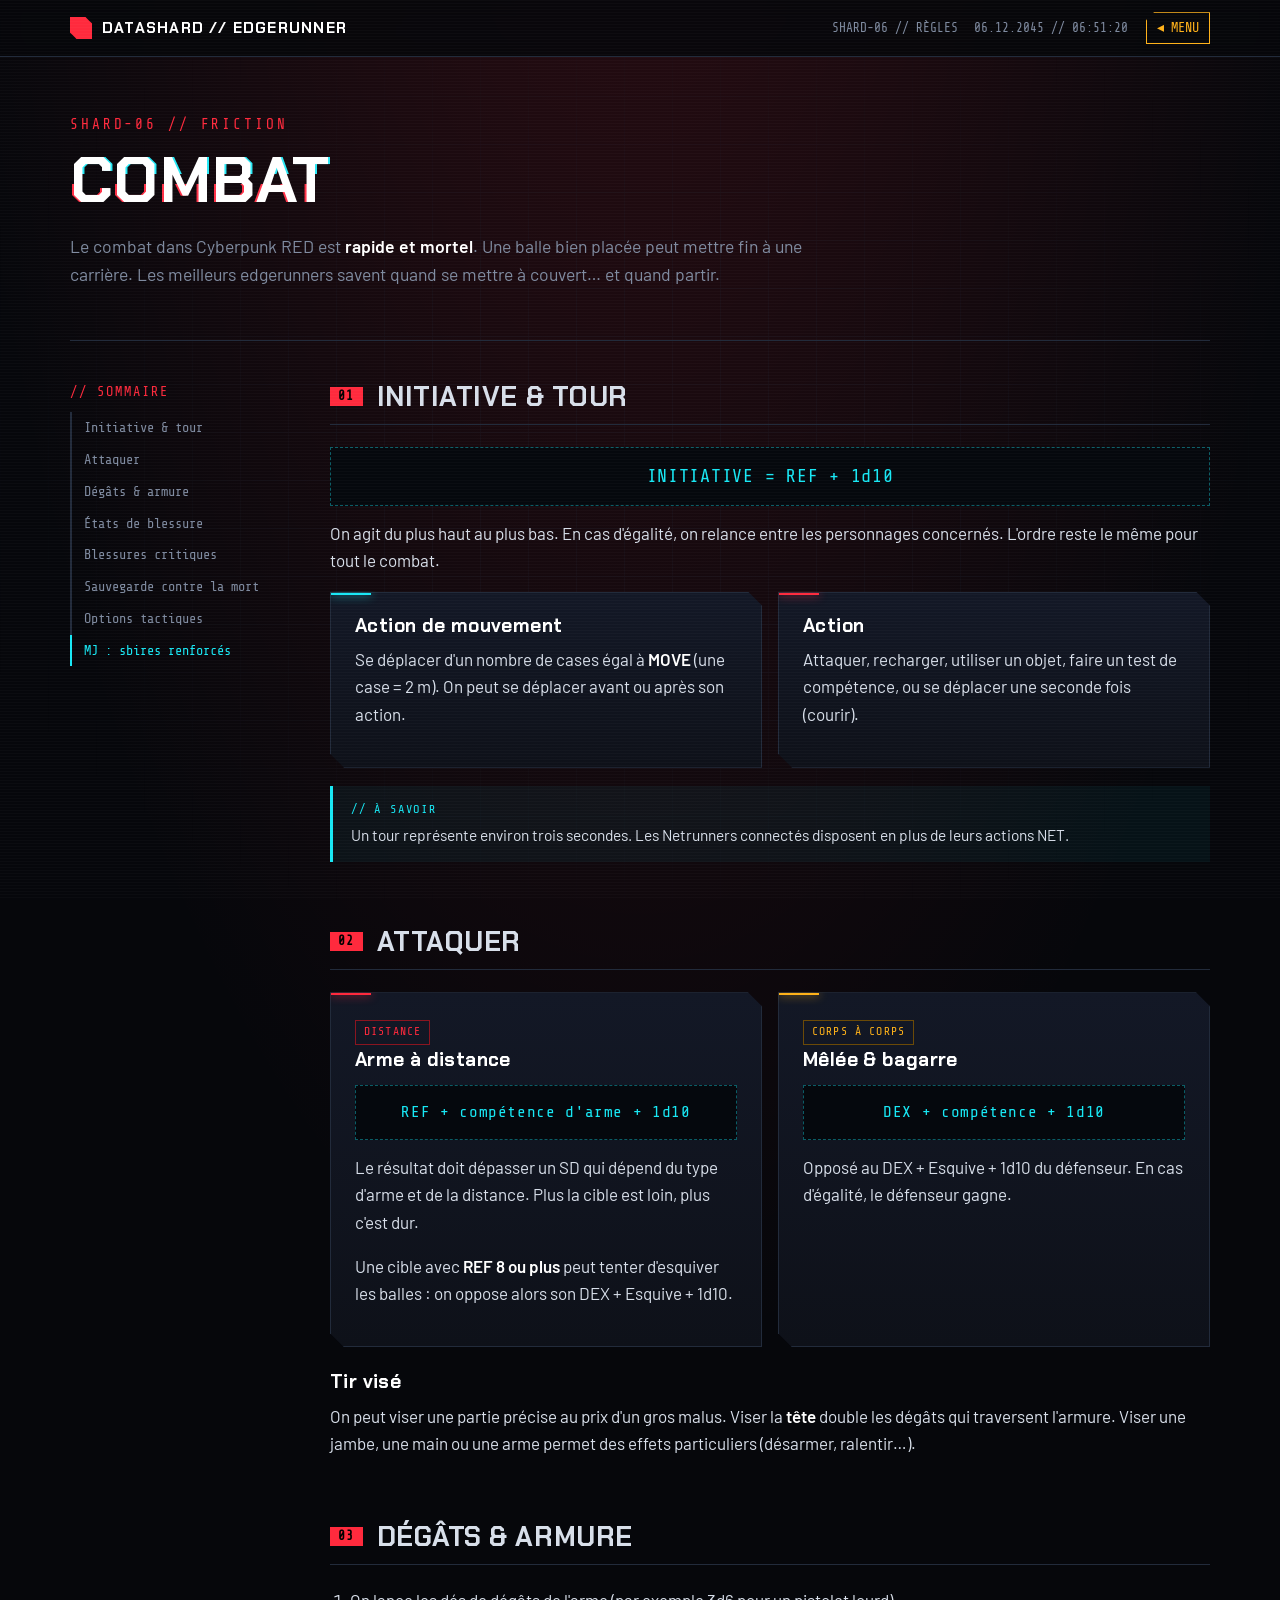
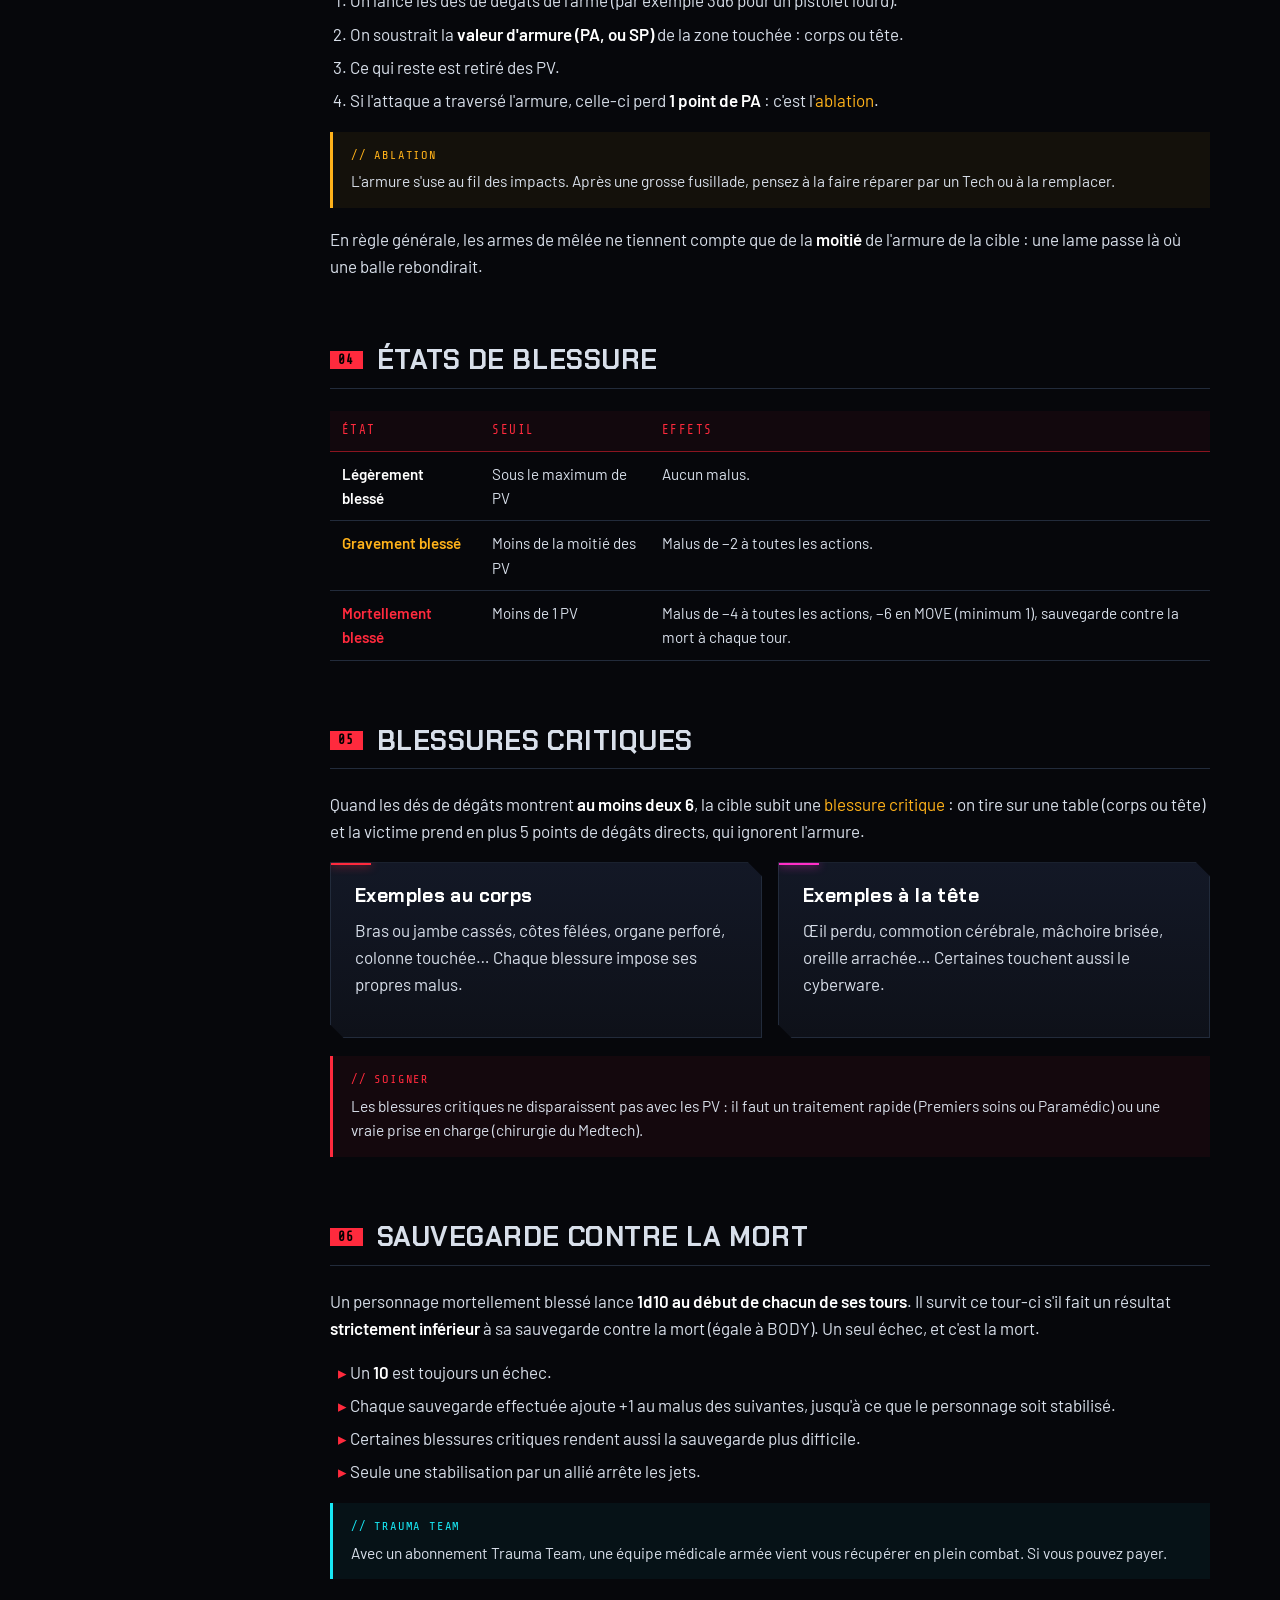
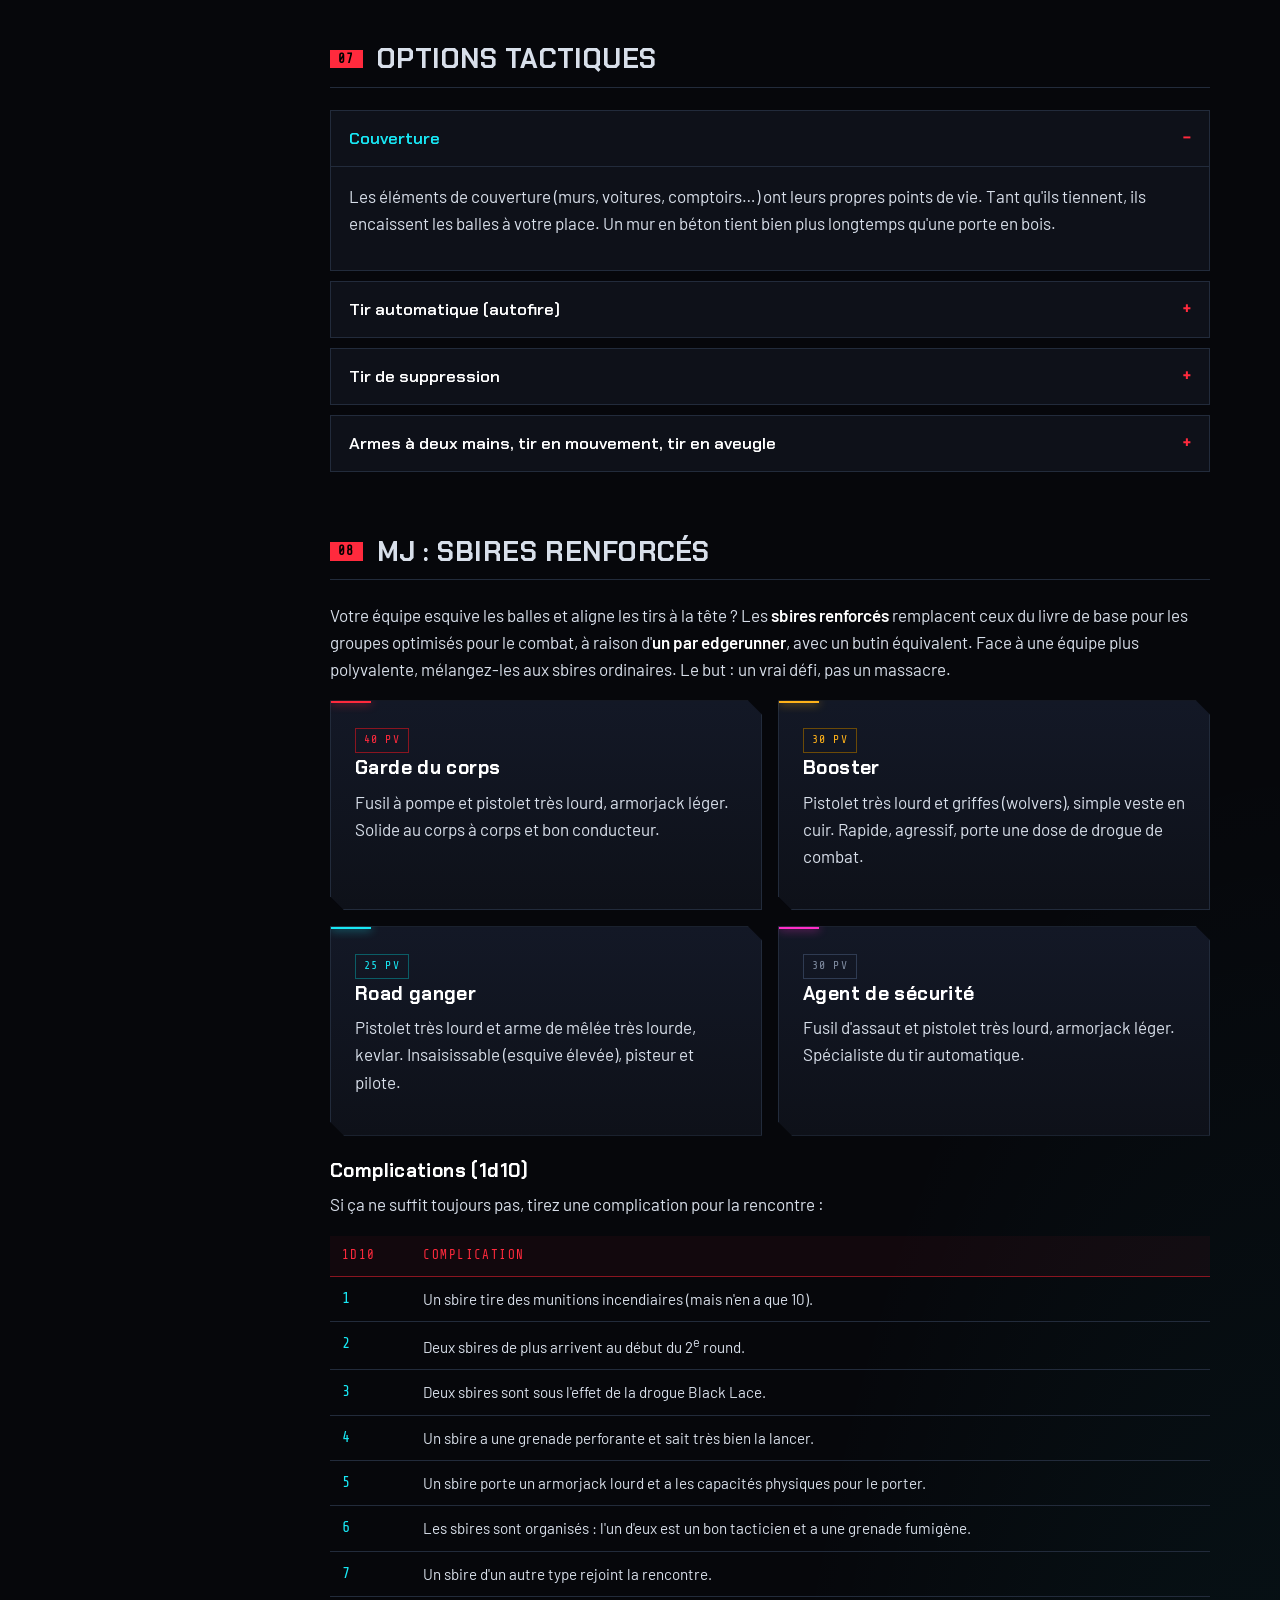
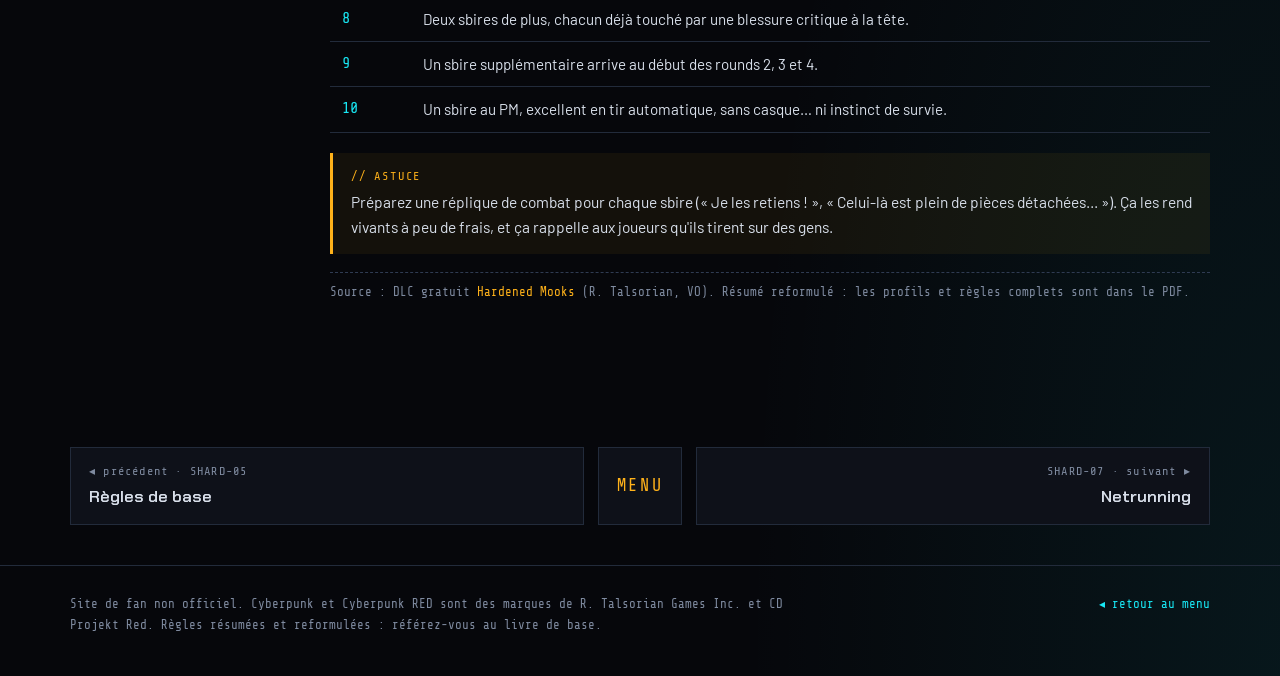
==== combat.html @ 3218c6ce "Intégration des quatre DLC gratuits (résumés reformulés) - Hornet's Pharmacy : drogues, composés, ph" ====
<!DOCTYPE html>
<html lang="fr">
<head>
  <meta charset="UTF-8">
  <meta name="viewport" content="width=device-width, initial-scale=1.0">
  <title>Combat — Datashard</title>
  <link rel="stylesheet" href="assets/style.css">
</head>
<body>

<header class="hud">
  <div class="wrap">
    <a class="hud-logo" href="index.html"><span class="chip"></span>Datashard // Edgerunner</a>
    <div class="hud-status">
      <span class="hide-sm">SHARD-06 // RÈGLES</span>
      <span data-clock>--.--.2045 // --:--:--</span>
    </div>
    <a class="hud-back" href="index.html">◂ MENU</a>
  </div>
</header>

<main class="wrap">
  <div class="page-head">
    <div class="code">SHARD-06 // FRICTION</div>
    <h1 class="glitch" data-text="Combat">Combat</h1>
    <p class="lede">Le combat dans Cyberpunk RED est <strong>rapide et mortel</strong>. Une balle bien placée peut mettre fin à une carrière. Les meilleurs edgerunners savent quand se mettre à couvert… et quand partir.</p>
  </div>

  <div class="layout">
    <aside class="toc">
      <div class="toc-title">// SOMMAIRE</div>
      <a href="#init">Initiative &amp; tour</a>
      <a href="#attaque">Attaquer</a>
      <a href="#degats">Dégâts &amp; armure</a>
      <a href="#etats">États de blessure</a>
      <a href="#critiques">Blessures critiques</a>
      <a href="#mort">Sauvegarde contre la mort</a>
      <a href="#tactique">Options tactiques</a>
      <a href="#sbires">MJ : sbires renforcés</a>
    </aside>

    <div>
      <section class="block" id="init">
        <h2 data-idx="01">Initiative &amp; tour</h2>
        <div class="formula">INITIATIVE = REF + 1d10</div>
        <p>On agit du plus haut au plus bas. En cas d'égalité, on relance entre les personnages concernés. L'ordre reste le même pour tout le combat.</p>
        <div class="grid g2">
          <div class="panel cyan">
            <h3>Action de mouvement</h3>
            <p>Se déplacer d'un nombre de cases égal à <strong>MOVE</strong> (une case = 2 m). On peut se déplacer avant ou après son action.</p>
          </div>
          <div class="panel">
            <h3>Action</h3>
            <p>Attaquer, recharger, utiliser un objet, faire un test de compétence, ou se déplacer une seconde fois (courir).</p>
          </div>
        </div>
        <div class="callout cyan">
          <span class="label">// À SAVOIR</span>
          Un tour représente environ trois secondes. Les Netrunners connectés disposent en plus de leurs actions NET.
        </div>
      </section>

      <section class="block" id="attaque">
        <h2 data-idx="02">Attaquer</h2>
        <div class="grid g2">
          <div class="panel">
            <span class="tag red">Distance</span>
            <h3>Arme à distance</h3>
            <div class="formula" style="font-size:1rem">REF + compétence d'arme + 1d10</div>
            <p>Le résultat doit dépasser un SD qui dépend du type d'arme et de la distance. Plus la cible est loin, plus c'est dur.</p>
            <p>Une cible avec <strong>REF 8 ou plus</strong> peut tenter d'esquiver les balles : on oppose alors son DEX + Esquive + 1d10.</p>
          </div>
          <div class="panel amber">
            <span class="tag amber">Corps à corps</span>
            <h3>Mêlée &amp; bagarre</h3>
            <div class="formula" style="font-size:1rem">DEX + compétence + 1d10</div>
            <p>Opposé au DEX + Esquive + 1d10 du défenseur. En cas d'égalité, le défenseur gagne.</p>
          </div>
        </div>
        <h3 style="margin-top:24px">Tir visé</h3>
        <p>On peut viser une partie précise au prix d'un gros malus. Viser la <strong>tête</strong> double les dégâts qui traversent l'armure. Viser une jambe, une main ou une arme permet des effets particuliers (désarmer, ralentir…).</p>
      </section>

      <section class="block" id="degats">
        <h2 data-idx="03">Dégâts &amp; armure</h2>
        <ol class="list">
          <li>On lance les dés de dégâts de l'arme (par exemple 3d6 pour un pistolet lourd).</li>
          <li>On soustrait la <strong>valeur d'armure (PA, ou SP)</strong> de la zone touchée : corps ou tête.</li>
          <li>Ce qui reste est retiré des PV.</li>
          <li>Si l'attaque a traversé l'armure, celle-ci perd <strong>1 point de PA</strong> : c'est l'<em>ablation</em>.</li>
        </ol>
        <div class="callout">
          <span class="label">// ABLATION</span>
          L'armure s'use au fil des impacts. Après une grosse fusillade, pensez à la faire réparer par un Tech ou à la remplacer.
        </div>
        <p>En règle générale, les armes de mêlée ne tiennent compte que de la <strong>moitié</strong> de l'armure de la cible : une lame passe là où une balle rebondirait.</p>
      </section>

      <section class="block" id="etats">
        <h2 data-idx="04">États de blessure</h2>
        <div class="table-wrap">
          <table>
            <thead><tr><th>État</th><th>Seuil</th><th>Effets</th></tr></thead>
            <tbody>
              <tr><td><strong>Légèrement blessé</strong></td><td>Sous le maximum de PV</td><td>Aucun malus.</td></tr>
              <tr><td><strong class="crit">Gravement blessé</strong></td><td>Moins de la moitié des PV</td><td>Malus de −2 à toutes les actions.</td></tr>
              <tr><td><strong class="ko">Mortellement blessé</strong></td><td>Moins de 1 PV</td><td>Malus de −4 à toutes les actions, −6 en MOVE (minimum 1), sauvegarde contre la mort à chaque tour.</td></tr>
            </tbody>
          </table>
        </div>
      </section>

      <section class="block" id="critiques">
        <h2 data-idx="05">Blessures critiques</h2>
        <p>Quand les dés de dégâts montrent <strong>au moins deux 6</strong>, la cible subit une <em>blessure critique</em> : on tire sur une table (corps ou tête) et la victime prend en plus 5 points de dégâts directs, qui ignorent l'armure.</p>
        <div class="grid g2">
          <div class="panel">
            <h3>Exemples au corps</h3>
            <p>Bras ou jambe cassés, côtes fêlées, organe perforé, colonne touchée… Chaque blessure impose ses propres malus.</p>
          </div>
          <div class="panel magenta">
            <h3>Exemples à la tête</h3>
            <p>Œil perdu, commotion cérébrale, mâchoire brisée, oreille arrachée… Certaines touchent aussi le cyberware.</p>
          </div>
        </div>
        <div class="callout red">
          <span class="label">// SOIGNER</span>
          Les blessures critiques ne disparaissent pas avec les PV : il faut un traitement rapide (Premiers soins ou Paramédic) ou une vraie prise en charge (chirurgie du Medtech).
        </div>
      </section>

      <section class="block" id="mort">
        <h2 data-idx="06">Sauvegarde contre la mort</h2>
        <p>Un personnage mortellement blessé lance <strong>1d10 au début de chacun de ses tours</strong>. Il survit ce tour-ci s'il fait un résultat <strong>strictement inférieur</strong> à sa sauvegarde contre la mort (égale à BODY). Un seul échec, et c'est la mort.</p>
        <ul class="list">
          <li>Un <strong>10</strong> est toujours un échec.</li>
          <li>Chaque sauvegarde effectuée ajoute +1 au malus des suivantes, jusqu'à ce que le personnage soit stabilisé.</li>
          <li>Certaines blessures critiques rendent aussi la sauvegarde plus difficile.</li>
          <li>Seule une stabilisation par un allié arrête les jets.</li>
        </ul>
        <div class="callout cyan">
          <span class="label">// TRAUMA TEAM</span>
          Avec un abonnement Trauma Team, une équipe médicale armée vient vous récupérer en plein combat. Si vous pouvez payer.
        </div>
      </section>

      <section class="block" id="tactique">
        <h2 data-idx="07">Options tactiques</h2>
        <details class="acc" open>
          <summary>Couverture</summary>
          <div class="acc-body"><p>Les éléments de couverture (murs, voitures, comptoirs…) ont leurs propres points de vie. Tant qu'ils tiennent, ils encaissent les balles à votre place. Un mur en béton tient bien plus longtemps qu'une porte en bois.</p></div>
        </details>
        <details class="acc">
          <summary>Tir automatique (autofire)</summary>
          <div class="acc-body"><p>Les armes qui le permettent peuvent tirer une rafale sur une cible. Cela demande la compétence <em>Tir automatique</em> et beaucoup de munitions. Les dégâts se calculent différemment : on lance moins de dés, mais le résultat est multiplié selon la marge de réussite.</p></div>
        </details>
        <details class="acc">
          <summary>Tir de suppression</summary>
          <div class="acc-body"><p>Au lieu de viser, on arrose une zone. Tous ceux qui s'y trouvent doivent réussir un test de Concentration ou se mettre à couvert immédiatement.</p></div>
        </details>
        <details class="acc">
          <summary>Armes à deux mains, tir en mouvement, tir en aveugle</summary>
          <div class="acc-body"><p>Toutes ces situations imposent des modificateurs. En cas de doute, le MJ applique un malus de −2 à −4 selon la difficulté de la situation.</p></div>
        </details>
      </section>

      <section class="block" id="sbires">
        <h2 data-idx="08">MJ : sbires renforcés</h2>
        <p>Votre équipe esquive les balles et aligne les tirs à la tête ? Les <strong>sbires renforcés</strong> remplacent ceux du livre de base pour les groupes optimisés pour le combat, à raison d'<strong>un par edgerunner</strong>, avec un butin équivalent. Face à une équipe plus polyvalente, mélangez-les aux sbires ordinaires. Le but : un vrai défi, pas un massacre.</p>
        <div class="grid g2">
          <div class="panel"><span class="tag red">40 PV</span><h3>Garde du corps</h3><p>Fusil à pompe et pistolet très lourd, armorjack léger. Solide au corps à corps et bon conducteur.</p></div>
          <div class="panel amber"><span class="tag amber">30 PV</span><h3>Booster</h3><p>Pistolet très lourd et griffes (wolvers), simple veste en cuir. Rapide, agressif, porte une dose de drogue de combat.</p></div>
          <div class="panel cyan"><span class="tag cyan">25 PV</span><h3>Road ganger</h3><p>Pistolet très lourd et arme de mêlée très lourde, kevlar. Insaisissable (esquive élevée), pisteur et pilote.</p></div>
          <div class="panel magenta"><span class="tag">30 PV</span><h3>Agent de sécurité</h3><p>Fusil d'assaut et pistolet très lourd, armorjack léger. Spécialiste du tir automatique.</p></div>
        </div>

        <h3 style="margin-top:24px">Complications (1d10)</h3>
        <p>Si ça ne suffit toujours pas, tirez une complication pour la rencontre :</p>
        <div class="table-wrap">
          <table>
            <thead><tr><th>1d10</th><th>Complication</th></tr></thead>
            <tbody>
              <tr><td class="num">1</td><td>Un sbire tire des munitions incendiaires (mais n'en a que 10).</td></tr>
              <tr><td class="num">2</td><td>Deux sbires de plus arrivent au début du 2<sup>e</sup> round.</td></tr>
              <tr><td class="num">3</td><td>Deux sbires sont sous l'effet de la drogue Black Lace.</td></tr>
              <tr><td class="num">4</td><td>Un sbire a une grenade perforante et sait très bien la lancer.</td></tr>
              <tr><td class="num">5</td><td>Un sbire porte un armorjack lourd et a les capacités physiques pour le porter.</td></tr>
              <tr><td class="num">6</td><td>Les sbires sont organisés : l'un d'eux est un bon tacticien et a une grenade fumigène.</td></tr>
              <tr><td class="num">7</td><td>Un sbire d'un autre type rejoint la rencontre.</td></tr>
              <tr><td class="num">8</td><td>Deux sbires de plus, chacun déjà touché par une blessure critique à la tête.</td></tr>
              <tr><td class="num">9</td><td>Un sbire supplémentaire arrive au début des rounds 2, 3 et 4.</td></tr>
              <tr><td class="num">10</td><td>Un sbire au PM, excellent en tir automatique, sans casque… ni instinct de survie.</td></tr>
            </tbody>
          </table>
        </div>
        <div class="callout">
          <span class="label">// ASTUCE</span>
          Préparez une réplique de combat pour chaque sbire (« Je les retiens ! », « Celui-là est plein de pièces détachées… »). Ça les rend vivants à peu de frais, et ça rappelle aux joueurs qu'ils tirent sur des gens.
        </div>
        <p class="dlc-src">Source : DLC gratuit <a href="https://rtalsoriangames.com/wp-content/uploads/2021/05/RTG-CPR-HardenedMooks.pdf" target="_blank" rel="noopener"><em>Hardened Mooks</em></a> (R. Talsorian, VO). Résumé reformulé : les profils et règles complets sont dans le PDF.</p>
      </section>
    </div>
  </div>
</main>

<nav class="pager wrap" aria-label="Navigation entre modules">
  <a class="p-prev" href="regles.html"><span class="p-lab">◂ précédent · SHARD-05</span><span class="p-title">Règles de base</span></a>
  <a class="p-menu" href="index.html">MENU</a>
  <a class="p-next" href="netrunning.html"><span class="p-lab">SHARD-07 · suivant ▸</span><span class="p-title">Netrunning</span></a>
</nav>

<footer class="foot">
  <div class="wrap">
    <div class="legal">Site de fan non officiel. Cyberpunk et Cyberpunk RED sont des marques de R. Talsorian Games Inc. et CD Projekt Red. Règles résumées et reformulées : référez-vous au livre de base.</div>
    <div><a href="index.html">◂ retour au menu</a></div>
  </div>
</footer>

<script src="assets/app.js"></script>
</body>
</html>
---- assets/style.css ----
/* ==========================================================
   LE DATASHARD DE L'EDGERUNNER — feuille de style partagée
   Ambiance : terminal de netrunner, Time of the Red
   ========================================================== */

@import url('https://fonts.googleapis.com/css2?family=Chakra+Petch:wght@400;600;700&family=Share+Tech+Mono&family=Barlow:wght@400;500;600&display=swap');

:root {
  --bg: #06070b;
  --bg-2: #0b0d14;
  --panel: #0e1119;
  --panel-2: #131826;
  --line: #222b3b;
  --line-2: #2f3b52;
  --text: #d8dfea;
  --muted: #7f8ba0;
  --red: #ff2a3d;
  --red-dim: #8a1520;
  --cyan: #18e8f5;
  --cyan-dim: #0b5d66;
  --amber: #ffb21a;
  --magenta: #ff2fc8;
  --green: #3dff8b;

  --f-head: 'Chakra Petch', 'Segoe UI', sans-serif;
  --f-mono: 'Share Tech Mono', ui-monospace, monospace;
  --f-body: 'Barlow', 'Segoe UI', sans-serif;

  --cut: 14px;
  --maxw: 1180px;
}

* { box-sizing: border-box; }
html { scroll-behavior: smooth; }

body {
  margin: 0;
  background:
    radial-gradient(ellipse 80% 50% at 50% -10%, rgba(255, 42, 61, .16), transparent 70%),
    radial-gradient(ellipse 60% 40% at 100% 100%, rgba(24, 232, 245, .07), transparent 70%),
    var(--bg);
  color: var(--text);
  font-family: var(--f-body);
  font-size: 17px;
  line-height: 1.6;
  min-height: 100vh;
  overflow-x: hidden;
}

/* Scanlines + grain */
body::after {
  content: '';
  position: fixed;
  inset: 0;
  pointer-events: none;
  background: repeating-linear-gradient(to bottom, rgba(255,255,255,.025) 0 1px, transparent 1px 3px);
  z-index: 100;
}
body::before {
  content: '';
  position: fixed;
  inset: 0;
  pointer-events: none;
  background-image:
    linear-gradient(var(--line) 1px, transparent 1px),
    linear-gradient(90deg, var(--line) 1px, transparent 1px);
  background-size: 48px 48px;
  opacity: .18;
  mask-image: radial-gradient(ellipse at center, #000 30%, transparent 80%);
  z-index: -1;
}

::selection { background: var(--red); color: #000; }

a { color: var(--cyan); text-decoration: none; }
a:hover { color: #fff; text-shadow: 0 0 8px var(--cyan); }

h1, h2, h3, h4 { font-family: var(--f-head); line-height: 1.15; margin: 0 0 .5em; letter-spacing: .02em; }
h2 { font-size: 1.7rem; text-transform: uppercase; }
h3 { font-size: 1.2rem; color: #fff; }
p { margin: 0 0 1em; }
strong { color: #fff; font-weight: 600; }
em { color: var(--amber); font-style: normal; }
code, .mono { font-family: var(--f-mono); }

.wrap { max-width: var(--maxw); margin: 0 auto; padding: 0 20px; }

/* ---------------- Barre HUD ---------------- */
.hud {
  position: sticky;
  top: 0;
  z-index: 50;
  background: rgba(6, 7, 11, .88);
  backdrop-filter: blur(8px);
  border-bottom: 1px solid var(--line);
}
.hud .wrap {
  display: flex;
  align-items: center;
  gap: 18px;
  height: 56px;
}
.hud-logo {
  font-family: var(--f-head);
  font-weight: 700;
  letter-spacing: .08em;
  text-transform: uppercase;
  color: #fff;
  display: flex;
  align-items: center;
  gap: 10px;
  font-size: .95rem;
  white-space: nowrap;
}
.hud-logo .chip {
  width: 22px; height: 22px;
  background: var(--red);
  clip-path: polygon(0 0, 70% 0, 100% 30%, 100% 100%, 30% 100%, 0 70%);
  box-shadow: 0 0 14px var(--red);
}
.hud-logo:hover { text-shadow: none; color: var(--red); }
.hud-status {
  margin-left: auto;
  font-family: var(--f-mono);
  font-size: .8rem;
  color: var(--muted);
  display: flex;
  gap: 16px;
  white-space: nowrap;
}
.hud-status .dot { color: var(--green); animation: blink 1.6s steps(2) infinite; }
.hud-back {
  font-family: var(--f-mono);
  font-size: .85rem;
  color: var(--amber);
  border: 1px solid var(--amber);
  padding: 4px 10px;
  clip-path: polygon(8px 0, 100% 0, 100% 100%, 0 100%, 0 8px);
}
.hud-back:hover { background: var(--amber); color: #000; text-shadow: none; }

@keyframes blink { 50% { opacity: 0; } }

/* ---------------- En-tête de page ---------------- */
.page-head {
  padding: 56px 0 34px;
  border-bottom: 1px solid var(--line);
  position: relative;
}
.page-head .code {
  font-family: var(--f-mono);
  color: var(--red);
  font-size: .9rem;
  letter-spacing: .2em;
}
.page-head h1 {
  font-size: clamp(2.2rem, 6vw, 4rem);
  text-transform: uppercase;
  margin: 8px 0 14px;
  color: #fff;
}
.page-head .lede {
  max-width: 760px;
  color: var(--muted);
  font-size: 1.1rem;
}

/* Glitch */
.glitch { position: relative; display: inline-block; }
.glitch::before, .glitch::after {
  content: attr(data-text);
  position: absolute;
  inset: 0;
  pointer-events: none;
}
.glitch::before {
  color: var(--cyan);
  transform: translate(2px, 0);
  clip-path: inset(0 0 60% 0);
  mix-blend-mode: screen;
  animation: glitch-a 4s infinite steps(1);
}
.glitch::after {
  color: var(--red);
  transform: translate(-2px, 0);
  clip-path: inset(55% 0 0 0);
  mix-blend-mode: screen;
  animation: glitch-b 3.2s infinite steps(1);
}
@keyframes glitch-a {
  0%, 90%, 100% { transform: translate(0); opacity: 0; }
  91% { transform: translate(3px, -1px); opacity: 1; }
  94% { transform: translate(-2px, 1px); opacity: 1; }
  97% { transform: translate(1px, 0); opacity: 1; }
}
@keyframes glitch-b {
  0%, 85%, 100% { transform: translate(0); opacity: 0; }
  86% { transform: translate(-3px, 1px); opacity: 1; }
  89% { transform: translate(2px, -1px); opacity: 1; }
}

/* ---------------- Layout module ---------------- */
.layout {
  display: grid;
  grid-template-columns: 220px minmax(0, 1fr);
  gap: 40px;
  padding: 40px 0 80px;
}
.toc {
  position: sticky;
  top: 80px;
  align-self: start;
  font-family: var(--f-mono);
  font-size: .85rem;
}
.toc .toc-title { color: var(--red); letter-spacing: .15em; margin-bottom: 10px; }
.toc a {
  display: block;
  color: var(--muted);
  padding: 5px 0 5px 12px;
  border-left: 2px solid var(--line);
}
.toc a:hover, .toc a.active { color: var(--cyan); border-left-color: var(--cyan); text-shadow: none; }

section.block { margin-bottom: 64px; scroll-margin-top: 80px; }
section.block > h2 {
  display: flex;
  align-items: center;
  gap: 14px;
  padding-bottom: 12px;
  margin-bottom: 22px;
  border-bottom: 1px solid var(--line);
}
section.block > h2::before {
  content: attr(data-idx);
  font-family: var(--f-mono);
  font-size: .8rem;
  color: #000;
  background: var(--red);
  padding: 2px 8px;
  letter-spacing: .1em;
}

/* ---------------- Panneaux / cartes ---------------- */
.panel {
  background: linear-gradient(180deg, var(--panel-2), var(--panel));
  border: 1px solid var(--line);
  padding: 22px 24px;
  position: relative;
  clip-path: polygon(0 0, calc(100% - var(--cut)) 0, 100% var(--cut), 100% 100%, var(--cut) 100%, 0 calc(100% - var(--cut)));
}
.panel::before {
  content: '';
  position: absolute;
  top: 0; left: 0;
  width: 40px; height: 2px;
  background: var(--accent, var(--red));
  box-shadow: 0 0 10px var(--accent, var(--red));
}
.panel + .panel { margin-top: 16px; }
.panel.cyan { --accent: var(--cyan); }
.panel.amber { --accent: var(--amber); }
.panel.magenta { --accent: var(--magenta); }

.grid { display: grid; gap: 16px; }
.grid.g2 { grid-template-columns: repeat(2, 1fr); }
.grid.g3 { grid-template-columns: repeat(3, 1fr); }
.grid.g4 { grid-template-columns: repeat(4, 1fr); }
.grid .panel + .panel { margin-top: 0; }

.tag {
  display: inline-block;
  font-family: var(--f-mono);
  font-size: .72rem;
  letter-spacing: .1em;
  text-transform: uppercase;
  padding: 2px 8px;
  border: 1px solid var(--line-2);
  color: var(--muted);
  margin: 0 4px 4px 0;
}
.tag.red { color: var(--red); border-color: var(--red-dim); }
.tag.cyan { color: var(--cyan); border-color: var(--cyan-dim); }
.tag.amber { color: var(--amber); border-color: #6b4a07; }

.callout {
  border-left: 3px solid var(--amber);
  background: rgba(255, 178, 26, .06);
  padding: 14px 18px;
  margin: 18px 0;
  font-size: .97rem;
}
.callout.red { border-left-color: var(--red); background: rgba(255, 42, 61, .06); }
.callout.cyan { border-left-color: var(--cyan); background: rgba(24, 232, 245, .05); }
.callout .label {
  font-family: var(--f-mono);
  font-size: .75rem;
  letter-spacing: .15em;
  color: var(--amber);
  display: block;
  margin-bottom: 4px;
}
.callout.red .label { color: var(--red); }
.callout.cyan .label { color: var(--cyan); }

.formula {
  font-family: var(--f-mono);
  font-size: 1.15rem;
  color: var(--cyan);
  background: #05080d;
  border: 1px dashed var(--cyan-dim);
  padding: 14px 18px;
  margin: 14px 0;
  text-align: center;
  letter-spacing: .04em;
}

ul.list, ol.list { padding-left: 1.2em; margin: 0 0 1em; }
ul.list li, ol.list li { margin-bottom: .35em; }
ul.list li::marker { color: var(--red); content: '▸ '; }

/* ---------------- Tableaux ---------------- */
.table-wrap { overflow-x: auto; margin: 14px 0 20px; }
table {
  width: 100%;
  border-collapse: collapse;
  font-size: .95rem;
}
th {
  font-family: var(--f-mono);
  font-weight: 400;
  font-size: .78rem;
  letter-spacing: .12em;
  text-transform: uppercase;
  color: var(--red);
  text-align: left;
  padding: 10px 12px;
  border-bottom: 1px solid var(--red-dim);
  background: rgba(255, 42, 61, .05);
}
td {
  padding: 10px 12px;
  border-bottom: 1px solid var(--line);
  vertical-align: top;
}
tr:hover td { background: rgba(24, 232, 245, .03); }
td.num { font-family: var(--f-mono); color: var(--cyan); white-space: nowrap; }

/* ---------------- Cartes de rôle ---------------- */
.role-card { --accent: var(--red); }
.role-card .role-head { display: flex; align-items: baseline; justify-content: space-between; gap: 10px; flex-wrap: wrap; }
.role-card h3 { font-size: 1.5rem; text-transform: uppercase; margin: 0; }
.role-card .ability {
  font-family: var(--f-mono);
  color: var(--accent);
  font-size: .85rem;
  letter-spacing: .08em;
}
.role-card .quote { color: var(--muted); font-style: italic; margin: 6px 0 12px; }
.role-card dl { display: grid; grid-template-columns: 150px 1fr; gap: 6px 14px; margin: 12px 0 0; font-size: .95rem; }
.role-card dt { font-family: var(--f-mono); color: var(--muted); font-size: .8rem; letter-spacing: .08em; text-transform: uppercase; padding-top: 3px; }
.role-card dd { margin: 0; }

/* ---------------- Filtres / recherche ---------------- */
.filterbar {
  display: flex;
  flex-wrap: wrap;
  gap: 10px;
  align-items: center;
  margin-bottom: 22px;
}
.search {
  flex: 1 1 260px;
  background: #05080d;
  border: 1px solid var(--line-2);
  color: var(--text);
  font-family: var(--f-mono);
  font-size: .95rem;
  padding: 10px 14px;
  outline: none;
}
.search:focus { border-color: var(--cyan); box-shadow: 0 0 0 1px var(--cyan), 0 0 16px rgba(24,232,245,.2); }
.chip-btn {
  background: transparent;
  border: 1px solid var(--line-2);
  color: var(--muted);
  font-family: var(--f-mono);
  font-size: .8rem;
  letter-spacing: .08em;
  text-transform: uppercase;
  padding: 7px 12px;
  cursor: pointer;
}
.chip-btn:hover { color: #fff; border-color: var(--muted); }
.chip-btn.on { color: #000; background: var(--cyan); border-color: var(--cyan); }
.hidden { display: none !important; }
.empty-msg { font-family: var(--f-mono); color: var(--muted); padding: 20px 0; }

/* ---------------- Boutons ---------------- */
.btn {
  display: inline-block;
  font-family: var(--f-mono);
  font-size: .9rem;
  letter-spacing: .1em;
  text-transform: uppercase;
  background: var(--red);
  color: #000;
  border: none;
  padding: 11px 20px;
  cursor: pointer;
  clip-path: polygon(10px 0, 100% 0, 100% calc(100% - 10px), calc(100% - 10px) 100%, 0 100%, 0 10px);
}
.btn:hover { background: #fff; color: #000; text-shadow: none; }
.btn.ghost { background: transparent; color: var(--cyan); outline: 1px solid var(--cyan); outline-offset: -1px; }
.btn.ghost:hover { background: var(--cyan); color: #000; }

/* ---------------- Lanceur de dés ---------------- */
.dice {
  display: grid;
  grid-template-columns: 1fr 1fr;
  gap: 20px;
  align-items: center;
}
.dice label { font-family: var(--f-mono); font-size: .8rem; color: var(--muted); letter-spacing: .1em; display: block; margin-bottom: 4px; }
.dice input, .dice select {
  width: 100%;
  background: #05080d;
  border: 1px solid var(--line-2);
  color: var(--text);
  font-family: var(--f-mono);
  font-size: 1rem;
  padding: 8px 10px;
}
.dice .fields { display: grid; grid-template-columns: repeat(3, 1fr); gap: 10px; margin-bottom: 14px; }
.dice-out {
  background: #05080d;
  border: 1px solid var(--line-2);
  padding: 18px;
  min-height: 150px;
  font-family: var(--f-mono);
}
.dice-out .big { font-size: 3rem; color: #fff; line-height: 1; }
.dice-out .verdict { font-size: 1.05rem; margin-top: 8px; letter-spacing: .1em; }
.dice-out .detail { color: var(--muted); font-size: .85rem; margin-top: 8px; }
.ok { color: var(--green); }
.ko { color: var(--red); }
.crit { color: var(--amber); }

/* ---------------- Timeline ---------------- */
.timeline { position: relative; padding-left: 28px; }
.timeline::before { content: ''; position: absolute; left: 6px; top: 6px; bottom: 6px; width: 2px; background: linear-gradient(var(--red), var(--cyan)); }
.tl-item { position: relative; margin-bottom: 22px; }
.tl-item::before {
  content: '';
  position: absolute;
  left: -27px; top: 7px;
  width: 12px; height: 12px;
  background: var(--bg);
  border: 2px solid var(--red);
  transform: rotate(45deg);
}
.tl-item .year { font-family: var(--f-mono); color: var(--red); font-size: .95rem; letter-spacing: .1em; }
.tl-item h3 { margin: 2px 0 4px; }
.tl-item p { color: var(--text); margin: 0; }

/* ---------------- Accordéons ---------------- */
details.acc {
  border: 1px solid var(--line);
  background: var(--panel);
  margin-bottom: 10px;
}
details.acc summary {
  cursor: pointer;
  list-style: none;
  padding: 14px 18px;
  font-family: var(--f-head);
  font-weight: 600;
  font-size: 1.05rem;
  color: #fff;
  display: flex;
  justify-content: space-between;
  gap: 12px;
}
details.acc summary::-webkit-details-marker { display: none; }
details.acc summary::after { content: '+'; font-family: var(--f-mono); color: var(--red); }
details.acc[open] summary::after { content: '−'; }
details.acc[open] summary { border-bottom: 1px solid var(--line); color: var(--cyan); }
details.acc .acc-body { padding: 16px 18px; }

/* ---------------- Glossaire ---------------- */
.gloss { display: grid; grid-template-columns: repeat(2, 1fr); gap: 0 30px; }
.gloss .term { padding: 12px 0; border-bottom: 1px solid var(--line); }
.gloss .term b { font-family: var(--f-head); color: var(--cyan); font-size: 1.05rem; letter-spacing: .03em; }
.gloss .term span.cat { float: right; }

/* ---------------- Pied de page ---------------- */
footer.foot {
  border-top: 1px solid var(--line);
  padding: 28px 0 40px;
  font-family: var(--f-mono);
  font-size: .78rem;
  color: var(--muted);
  line-height: 1.7;
}
footer.foot .wrap { display: flex; justify-content: space-between; gap: 20px; flex-wrap: wrap; }
footer.foot .legal { max-width: 720px; }

/* ---------------- Accueil ---------------- */
.boot {
  font-family: var(--f-mono);
  color: var(--green);
  font-size: .88rem;
  min-height: 7.5em;
  padding-top: 44px;
  opacity: .85;
}
.boot .line { white-space: pre; overflow: hidden; }
.boot .warn { color: var(--amber); }
.boot .err { color: var(--red); }

.hero { padding: 24px 0 50px; }
.hero h1 {
  font-size: clamp(2.6rem, 9vw, 6.4rem);
  text-transform: uppercase;
  line-height: .95;
  margin: 0;
  color: #fff;
}
.hero h1 .red { color: var(--red); text-shadow: 0 0 30px rgba(255, 42, 61, .55); }
.hero .sub {
  margin-top: 20px;
  max-width: 680px;
  font-size: 1.15rem;
  color: var(--muted);
}
.hero .meta { display: flex; gap: 10px; flex-wrap: wrap; margin-top: 20px; }

.shards {
  display: grid;
  grid-template-columns: repeat(3, 1fr);
  gap: 18px;
  padding-bottom: 70px;
}
.shard {
  --accent: var(--red);
  display: block;
  color: var(--text);
  background: linear-gradient(160deg, var(--panel-2), var(--panel) 60%);
  border: 1px solid var(--line);
  padding: 22px 22px 20px;
  position: relative;
  clip-path: polygon(0 0, calc(100% - 22px) 0, 100% 22px, 100% 100%, 0 100%);
  transition: transform .18s, border-color .18s, background .18s;
  min-height: 190px;
}
.shard::after {
  content: '';
  position: absolute;
  top: 0; right: 0;
  width: 22px; height: 22px;
  background: var(--accent);
  clip-path: polygon(0 0, 100% 100%, 100% 0);
  opacity: .9;
}
.shard:hover {
  transform: translateY(-3px);
  border-color: var(--accent);
  background: linear-gradient(160deg, #18101a, var(--panel) 70%);
  color: var(--text);
  text-shadow: none;
}
.shard .s-code { font-family: var(--f-mono); color: var(--accent); font-size: .8rem; letter-spacing: .18em; }
.shard h2 { font-size: 1.55rem; margin: 10px 0 8px; color: #fff; }
.shard p { color: var(--muted); font-size: .97rem; margin: 0; }
.shard .s-foot { margin-top: 14px; font-family: var(--f-mono); font-size: .78rem; color: var(--muted); }
.shard:hover .s-foot { color: var(--accent); }
.shard.cyan { --accent: var(--cyan); }
.shard.amber { --accent: var(--amber); }
.shard.magenta { --accent: var(--magenta); }

.ticker {
  border-top: 1px solid var(--line);
  border-bottom: 1px solid var(--line);
  background: #05070b;
  overflow: hidden;
  white-space: nowrap;
  font-family: var(--f-mono);
  font-size: .85rem;
  color: var(--amber);
  padding: 9px 0;
  margin-bottom: 40px;
}
.ticker span { display: inline-block; padding-left: 100%; animation: ticker 60s linear infinite; }
@keyframes ticker { to { transform: translateX(-100%); } }

/* ---------------- Responsive ---------------- */
@media (max-width: 960px) {
  .layout { grid-template-columns: minmax(0, 1fr); gap: 0; }
  .toc { position: static; display: flex; flex-wrap: wrap; gap: 6px; margin-bottom: 28px; }
  .toc .toc-title { width: 100%; }
  .toc a { border-left: none; border: 1px solid var(--line); padding: 4px 10px; }
  .grid.g3, .grid.g4, .shards { grid-template-columns: repeat(2, 1fr); }
  .dice { grid-template-columns: 1fr; }
}
@media (max-width: 640px) {
  body { font-size: 16px; }
  .wrap { padding: 0 16px; }
  .grid.g2, .grid.g3, .grid.g4, .shards, .gloss { grid-template-columns: 1fr; }
  .hud-status { display: none; }
  .hud-back { margin-left: auto; }
  .hud-logo { font-size: .85rem; }
  .role-card dl { grid-template-columns: 1fr; }
  .role-card dt { padding-top: 6px; }
}

@media (prefers-reduced-motion: reduce) {
  *, *::before, *::after { animation: none !important; transition: none !important; }
}

/* ---------------- Groupes du menu ---------------- */
.shard-group {
  display: flex;
  align-items: baseline;
  gap: 14px;
  flex-wrap: wrap;
  margin: 10px 0 18px;
  padding-bottom: 10px;
  border-bottom: 1px solid var(--line);
}
.shard-group h2 { margin: 0; font-size: 1.35rem; text-transform: uppercase; color: #fff; }
.shard-group .g-idx { font-family: var(--f-mono); font-size: .8rem; color: #000; background: var(--red); padding: 2px 8px; letter-spacing: .1em; }
.shard-group .g-sub { font-family: var(--f-mono); font-size: .8rem; color: var(--muted); letter-spacing: .08em; }
nav .shards { padding-bottom: 44px; }

/* ---------------- Navigation entre modules ---------------- */
.pager {
  display: grid;
  grid-template-columns: 1fr auto 1fr;
  gap: 14px;
  align-items: stretch;
  padding-bottom: 40px;
}
.pager a { border: 1px solid var(--line); background: var(--panel); padding: 14px 18px; color: var(--text); display: flex; flex-direction: column; gap: 2px; }
.pager a:hover { border-color: var(--cyan); text-shadow: none; color: #fff; }
.pager .p-next { text-align: right; align-items: flex-end; }
.pager .p-lab { font-family: var(--f-mono); font-size: .75rem; color: var(--muted); letter-spacing: .1em; }
.pager .p-title { font-family: var(--f-head); font-weight: 600; font-size: 1.05rem; }
.pager .p-menu { justify-content: center; font-family: var(--f-mono); color: var(--amber); letter-spacing: .15em; }
.pager .empty { visibility: hidden; }
@media (max-width: 640px) {
  .pager { grid-template-columns: 1fr 1fr; }
  .pager .p-menu { grid-column: 1 / -1; grid-row: 2; text-align: center; align-items: center; }
}

/* ---------------- Source DLC ---------------- */
.dlc-src {
  font-family: var(--f-mono);
  font-size: .78rem;
  color: var(--muted);
  border-top: 1px dashed var(--line-2);
  padding-top: 10px;
  margin-top: 18px;
}
a.tag { text-decoration: none; }
a.tag:hover { background: var(--cyan); color: #000; text-shadow: none; }
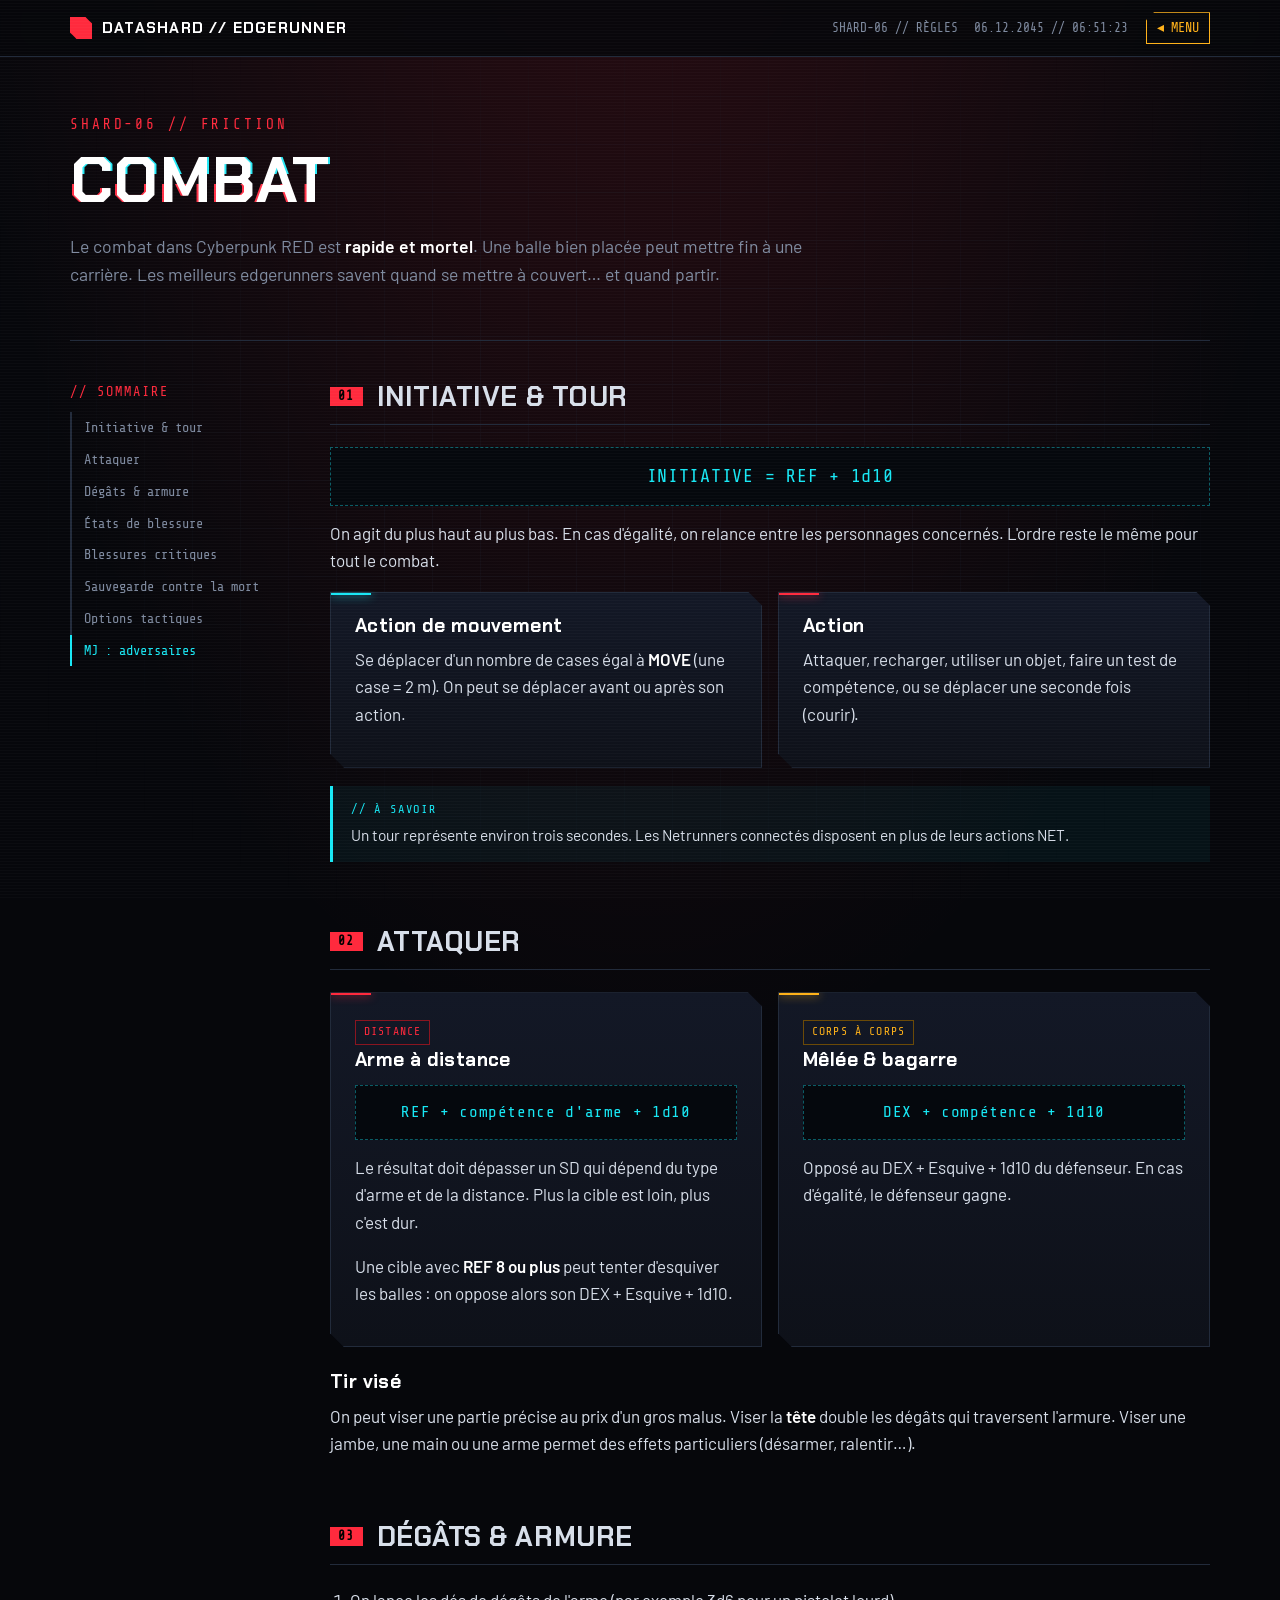
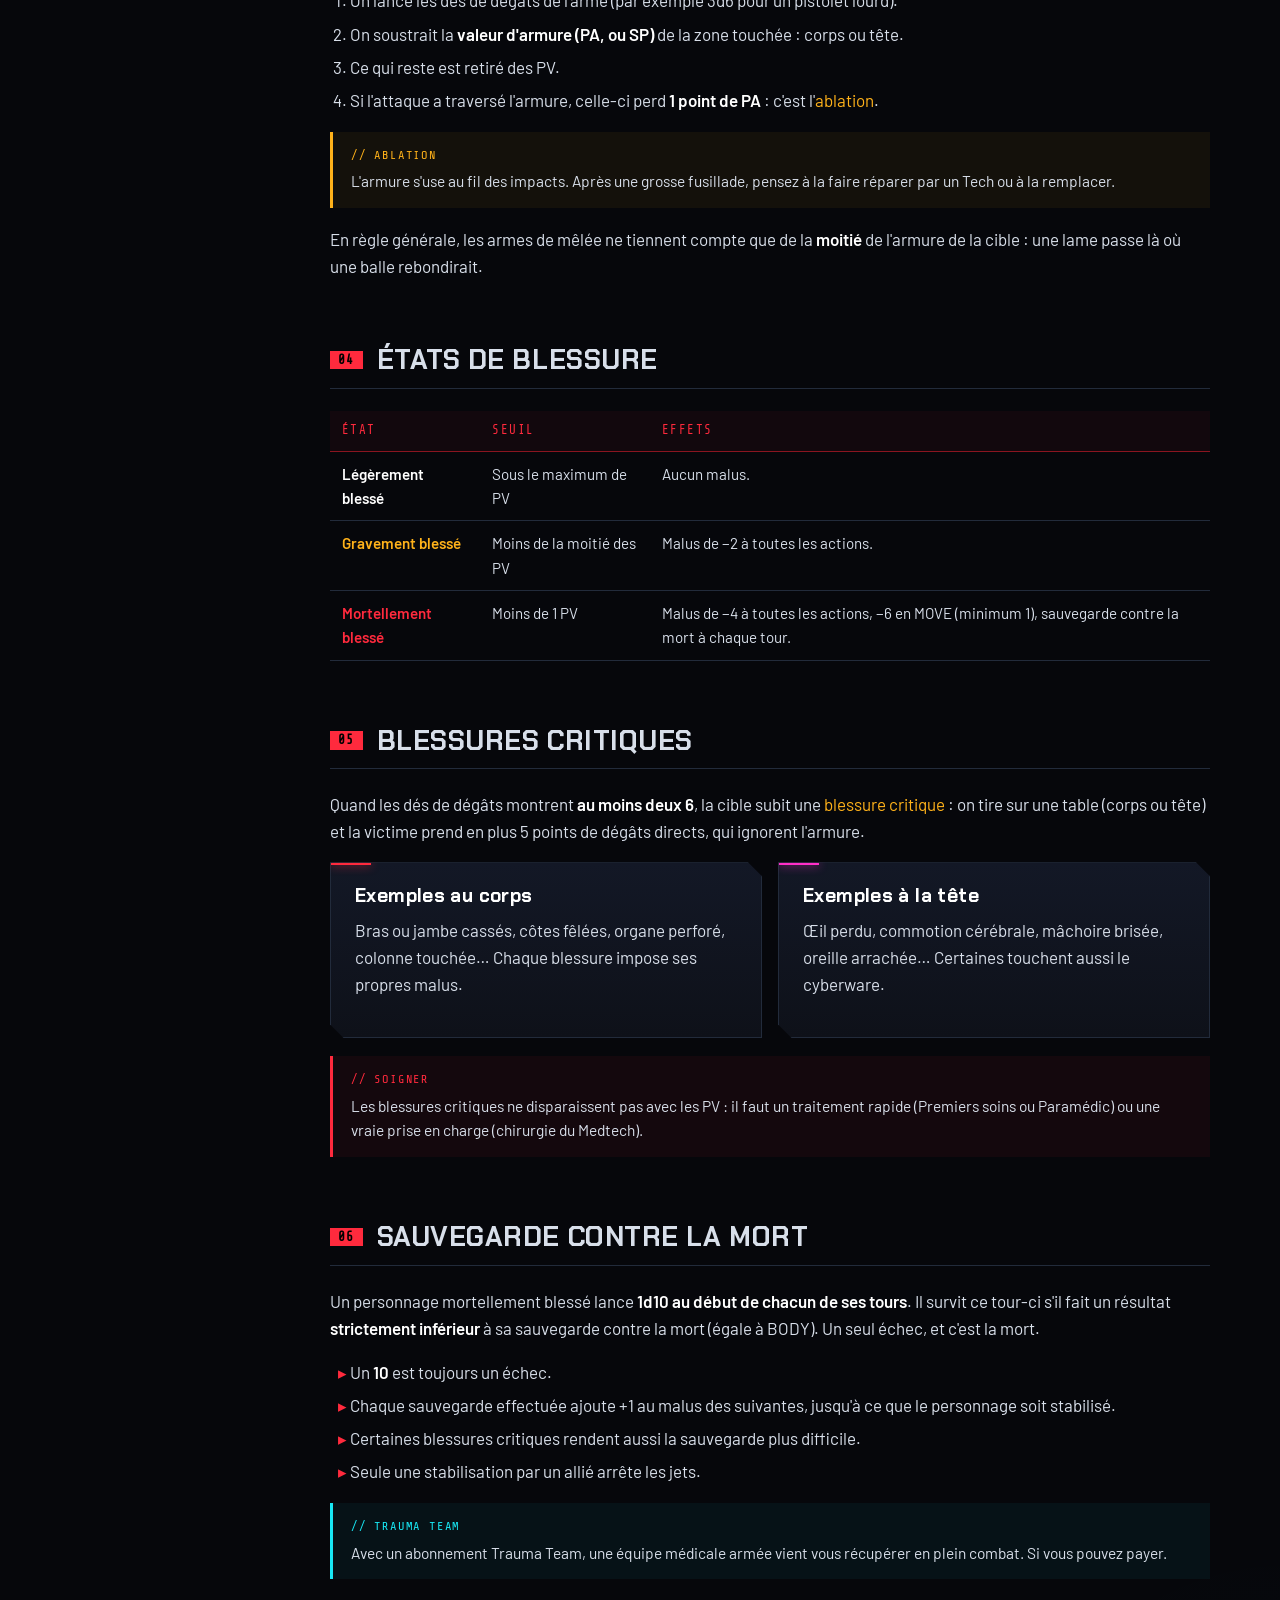
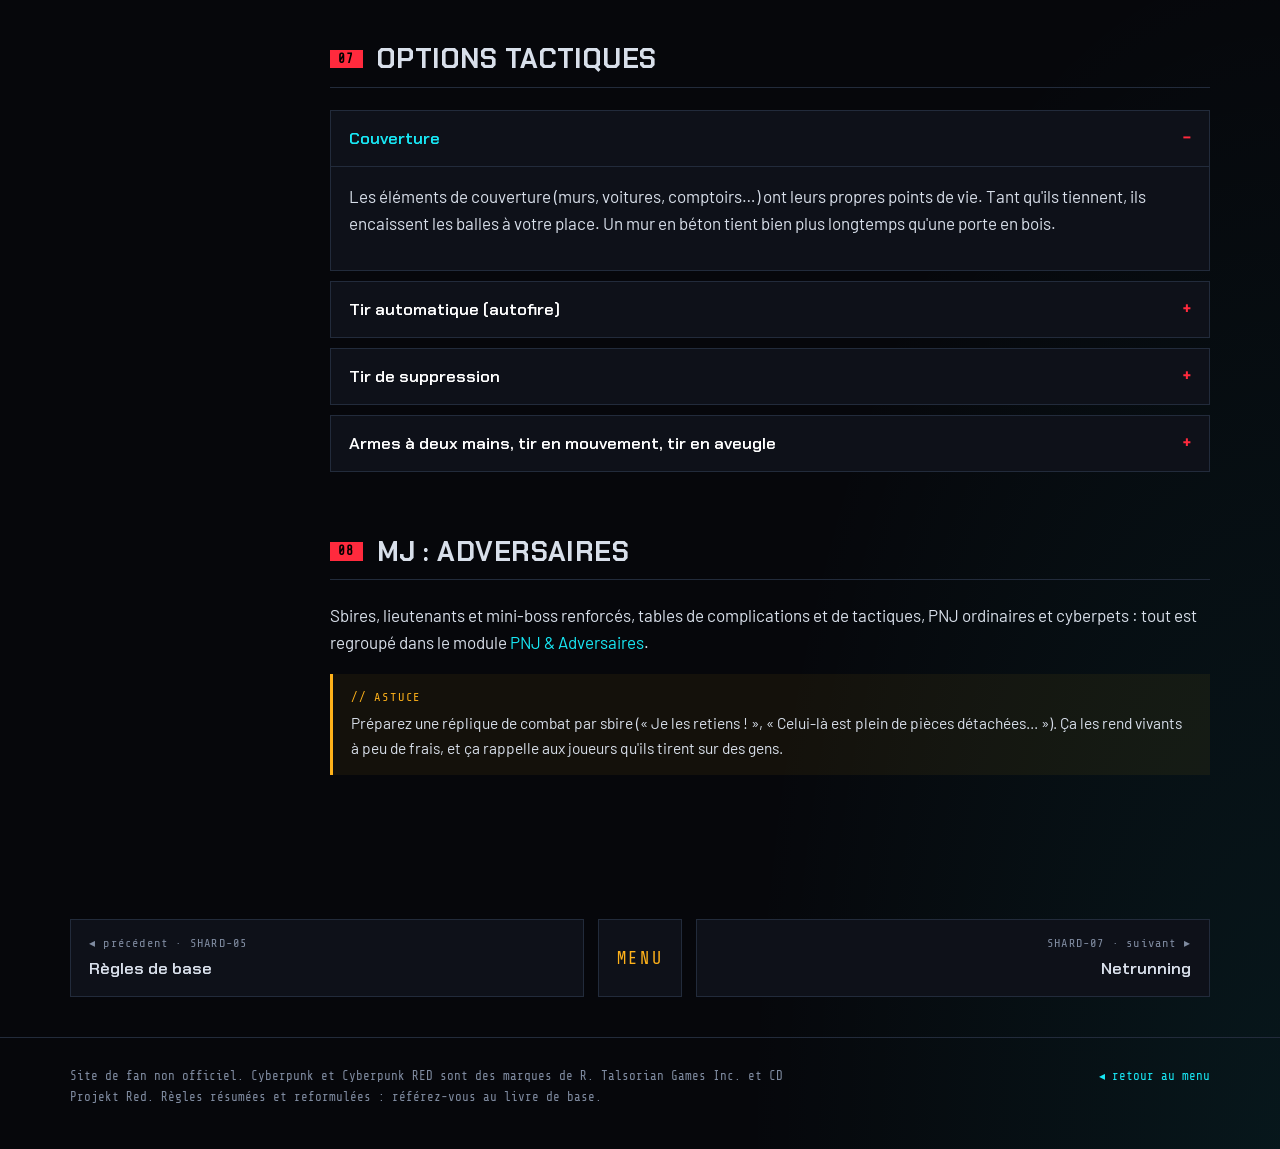
==== commit 4217bc87: "Intégration de 16 DLC supplémentaires et deux nouveaux modules - PNJ & Adversaires : Everyday People" ====
--- a/combat.html
+++ b/combat.html
@@ -36,7 +36,7 @@
       <a href="#critiques">Blessures critiques</a>
       <a href="#mort">Sauvegarde contre la mort</a>
       <a href="#tactique">Options tactiques</a>
-      <a href="#sbires">MJ : sbires renforcés</a>
+      <a href="#sbires">MJ : adversaires</a>
     </aside>
 
     <div>
@@ -165,39 +165,12 @@
       </section>
 
       <section class="block" id="sbires">
-        <h2 data-idx="08">MJ : sbires renforcés</h2>
-        <p>Votre équipe esquive les balles et aligne les tirs à la tête ? Les <strong>sbires renforcés</strong> remplacent ceux du livre de base pour les groupes optimisés pour le combat, à raison d'<strong>un par edgerunner</strong>, avec un butin équivalent. Face à une équipe plus polyvalente, mélangez-les aux sbires ordinaires. Le but : un vrai défi, pas un massacre.</p>
-        <div class="grid g2">
-          <div class="panel"><span class="tag red">40 PV</span><h3>Garde du corps</h3><p>Fusil à pompe et pistolet très lourd, armorjack léger. Solide au corps à corps et bon conducteur.</p></div>
-          <div class="panel amber"><span class="tag amber">30 PV</span><h3>Booster</h3><p>Pistolet très lourd et griffes (wolvers), simple veste en cuir. Rapide, agressif, porte une dose de drogue de combat.</p></div>
-          <div class="panel cyan"><span class="tag cyan">25 PV</span><h3>Road ganger</h3><p>Pistolet très lourd et arme de mêlée très lourde, kevlar. Insaisissable (esquive élevée), pisteur et pilote.</p></div>
-          <div class="panel magenta"><span class="tag">30 PV</span><h3>Agent de sécurité</h3><p>Fusil d'assaut et pistolet très lourd, armorjack léger. Spécialiste du tir automatique.</p></div>
-        </div>
-
-        <h3 style="margin-top:24px">Complications (1d10)</h3>
-        <p>Si ça ne suffit toujours pas, tirez une complication pour la rencontre :</p>
-        <div class="table-wrap">
-          <table>
-            <thead><tr><th>1d10</th><th>Complication</th></tr></thead>
-            <tbody>
-              <tr><td class="num">1</td><td>Un sbire tire des munitions incendiaires (mais n'en a que 10).</td></tr>
-              <tr><td class="num">2</td><td>Deux sbires de plus arrivent au début du 2<sup>e</sup> round.</td></tr>
-              <tr><td class="num">3</td><td>Deux sbires sont sous l'effet de la drogue Black Lace.</td></tr>
-              <tr><td class="num">4</td><td>Un sbire a une grenade perforante et sait très bien la lancer.</td></tr>
-              <tr><td class="num">5</td><td>Un sbire porte un armorjack lourd et a les capacités physiques pour le porter.</td></tr>
-              <tr><td class="num">6</td><td>Les sbires sont organisés : l'un d'eux est un bon tacticien et a une grenade fumigène.</td></tr>
-              <tr><td class="num">7</td><td>Un sbire d'un autre type rejoint la rencontre.</td></tr>
-              <tr><td class="num">8</td><td>Deux sbires de plus, chacun déjà touché par une blessure critique à la tête.</td></tr>
-              <tr><td class="num">9</td><td>Un sbire supplémentaire arrive au début des rounds 2, 3 et 4.</td></tr>
-              <tr><td class="num">10</td><td>Un sbire au PM, excellent en tir automatique, sans casque… ni instinct de survie.</td></tr>
-            </tbody>
-          </table>
-        </div>
+        <h2 data-idx="08">MJ : adversaires</h2>
+        <p>Sbires, lieutenants et mini-boss renforcés, tables de complications et de tactiques, PNJ ordinaires et cyberpets : tout est regroupé dans le module <a href="pnj.html">PNJ &amp; Adversaires</a>.</p>
         <div class="callout">
           <span class="label">// ASTUCE</span>
-          Préparez une réplique de combat pour chaque sbire (« Je les retiens ! », « Celui-là est plein de pièces détachées… »). Ça les rend vivants à peu de frais, et ça rappelle aux joueurs qu'ils tirent sur des gens.
+          Préparez une réplique de combat par sbire (« Je les retiens ! », « Celui-là est plein de pièces détachées… »). Ça les rend vivants à peu de frais, et ça rappelle aux joueurs qu'ils tirent sur des gens.
         </div>
-        <p class="dlc-src">Source : DLC gratuit <a href="https://rtalsoriangames.com/wp-content/uploads/2021/05/RTG-CPR-HardenedMooks.pdf" target="_blank" rel="noopener"><em>Hardened Mooks</em></a> (R. Talsorian, VO). Résumé reformulé : les profils et règles complets sont dans le PDF.</p>
       </section>
     </div>
   </div>
@@ -209,6 +182,7 @@
   <a class="p-next" href="netrunning.html"><span class="p-lab">SHARD-07 · suivant ▸</span><span class="p-title">Netrunning</span></a>
 </nav>
 
+
 <footer class="foot">
   <div class="wrap">
     <div class="legal">Site de fan non officiel. Cyberpunk et Cyberpunk RED sont des marques de R. Talsorian Games Inc. et CD Projekt Red. Règles résumées et reformulées : référez-vous au livre de base.</div>
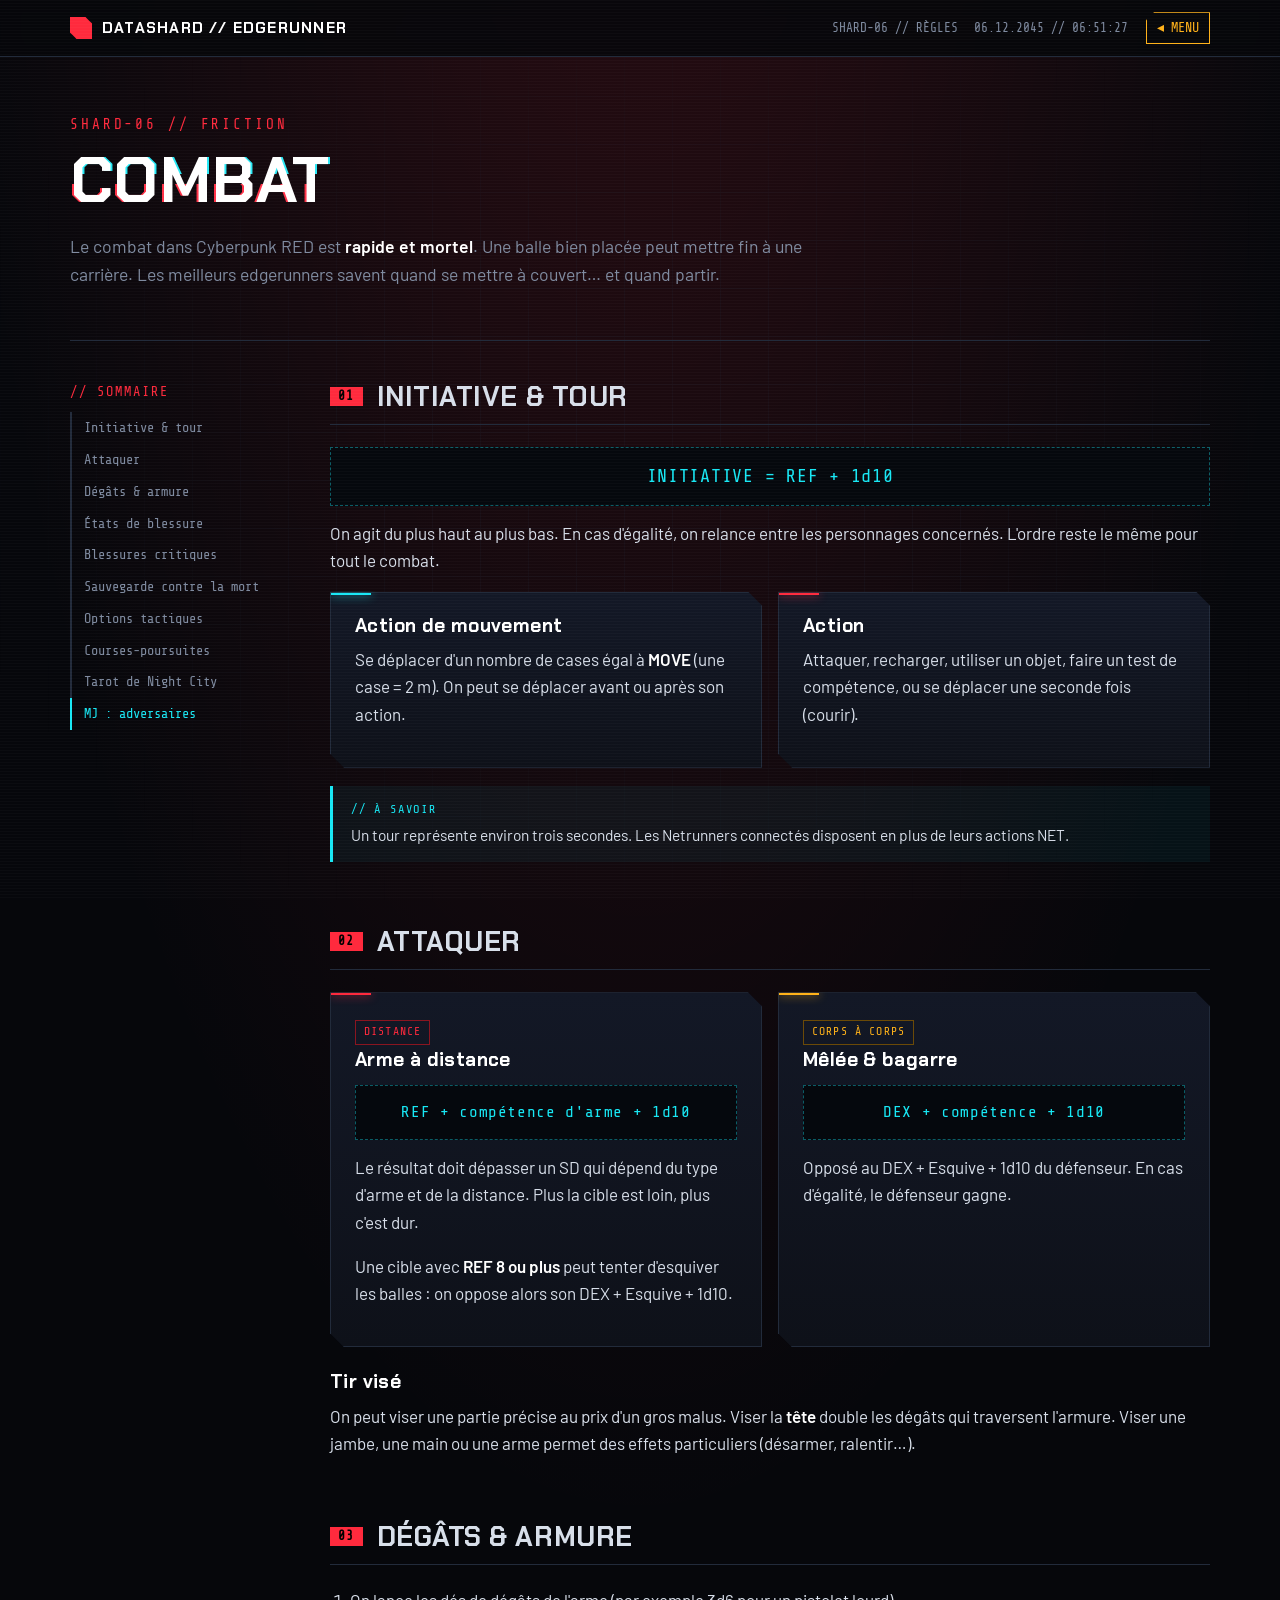
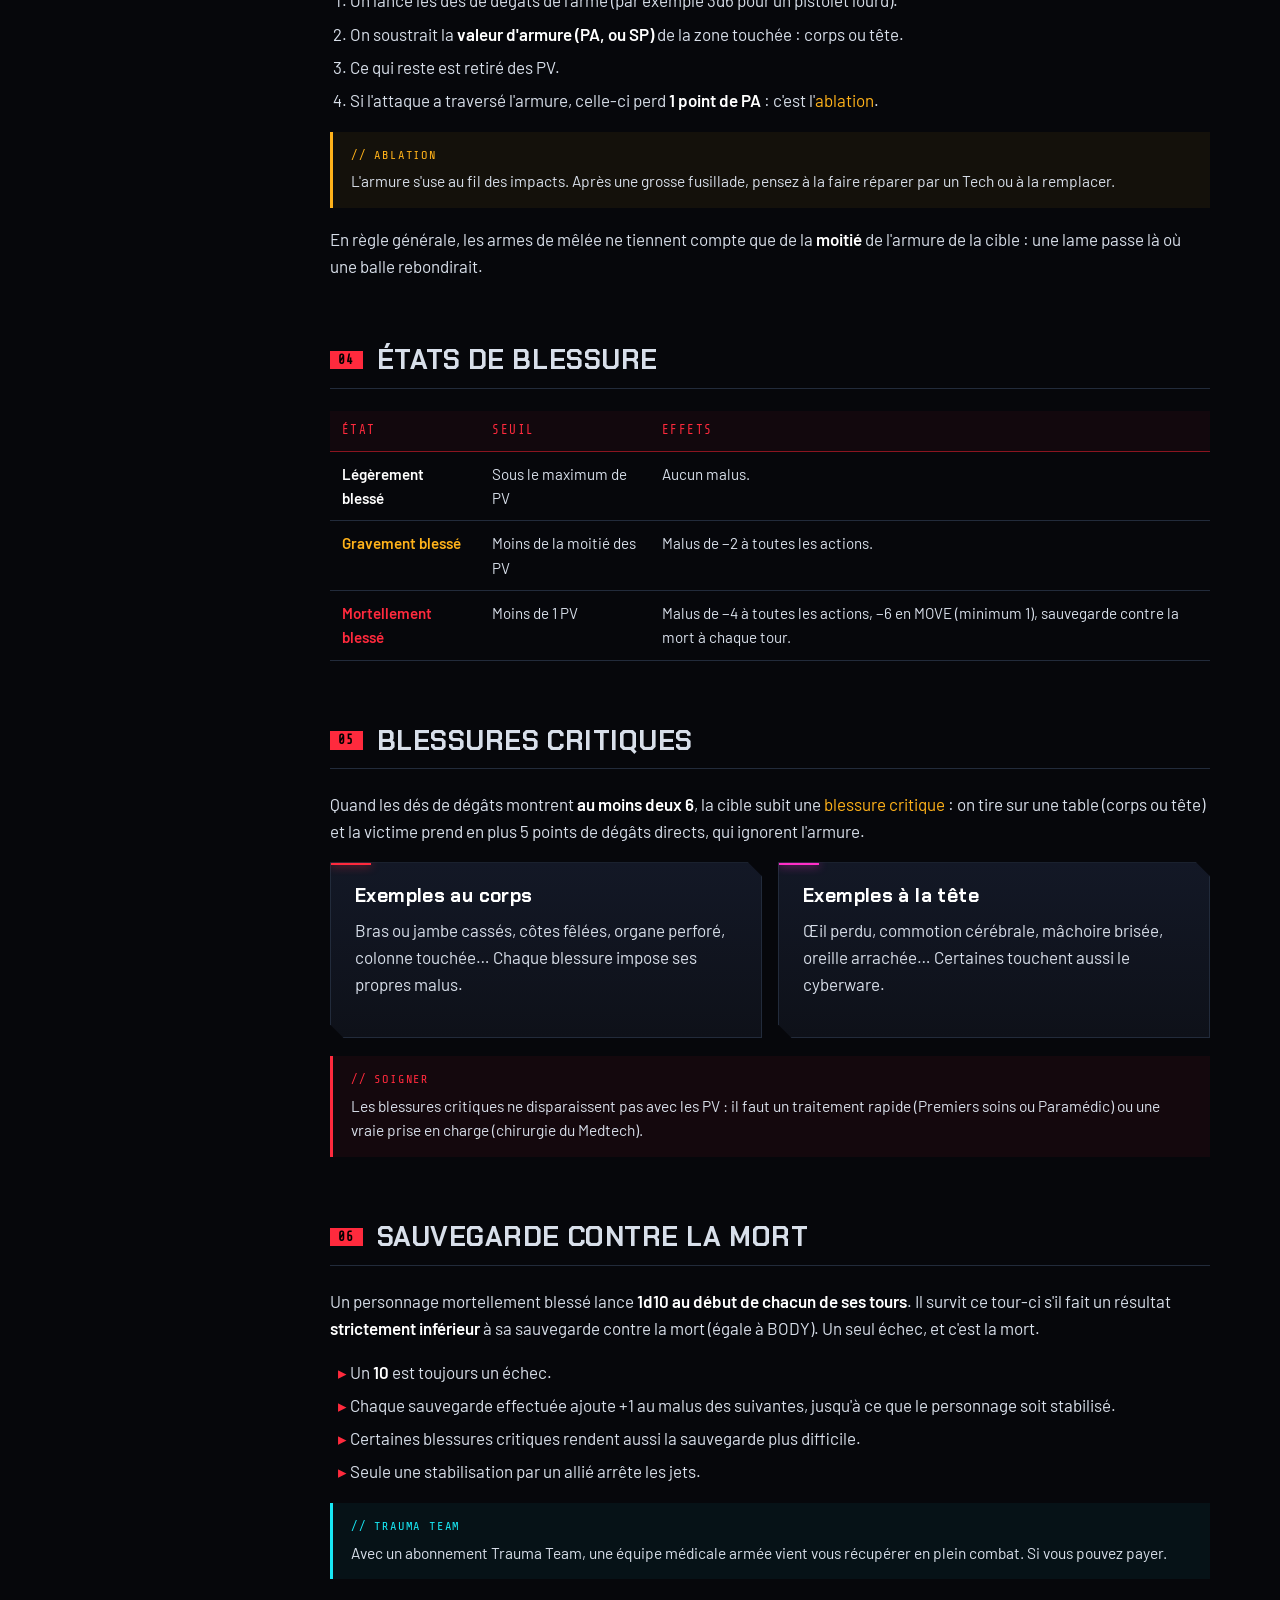
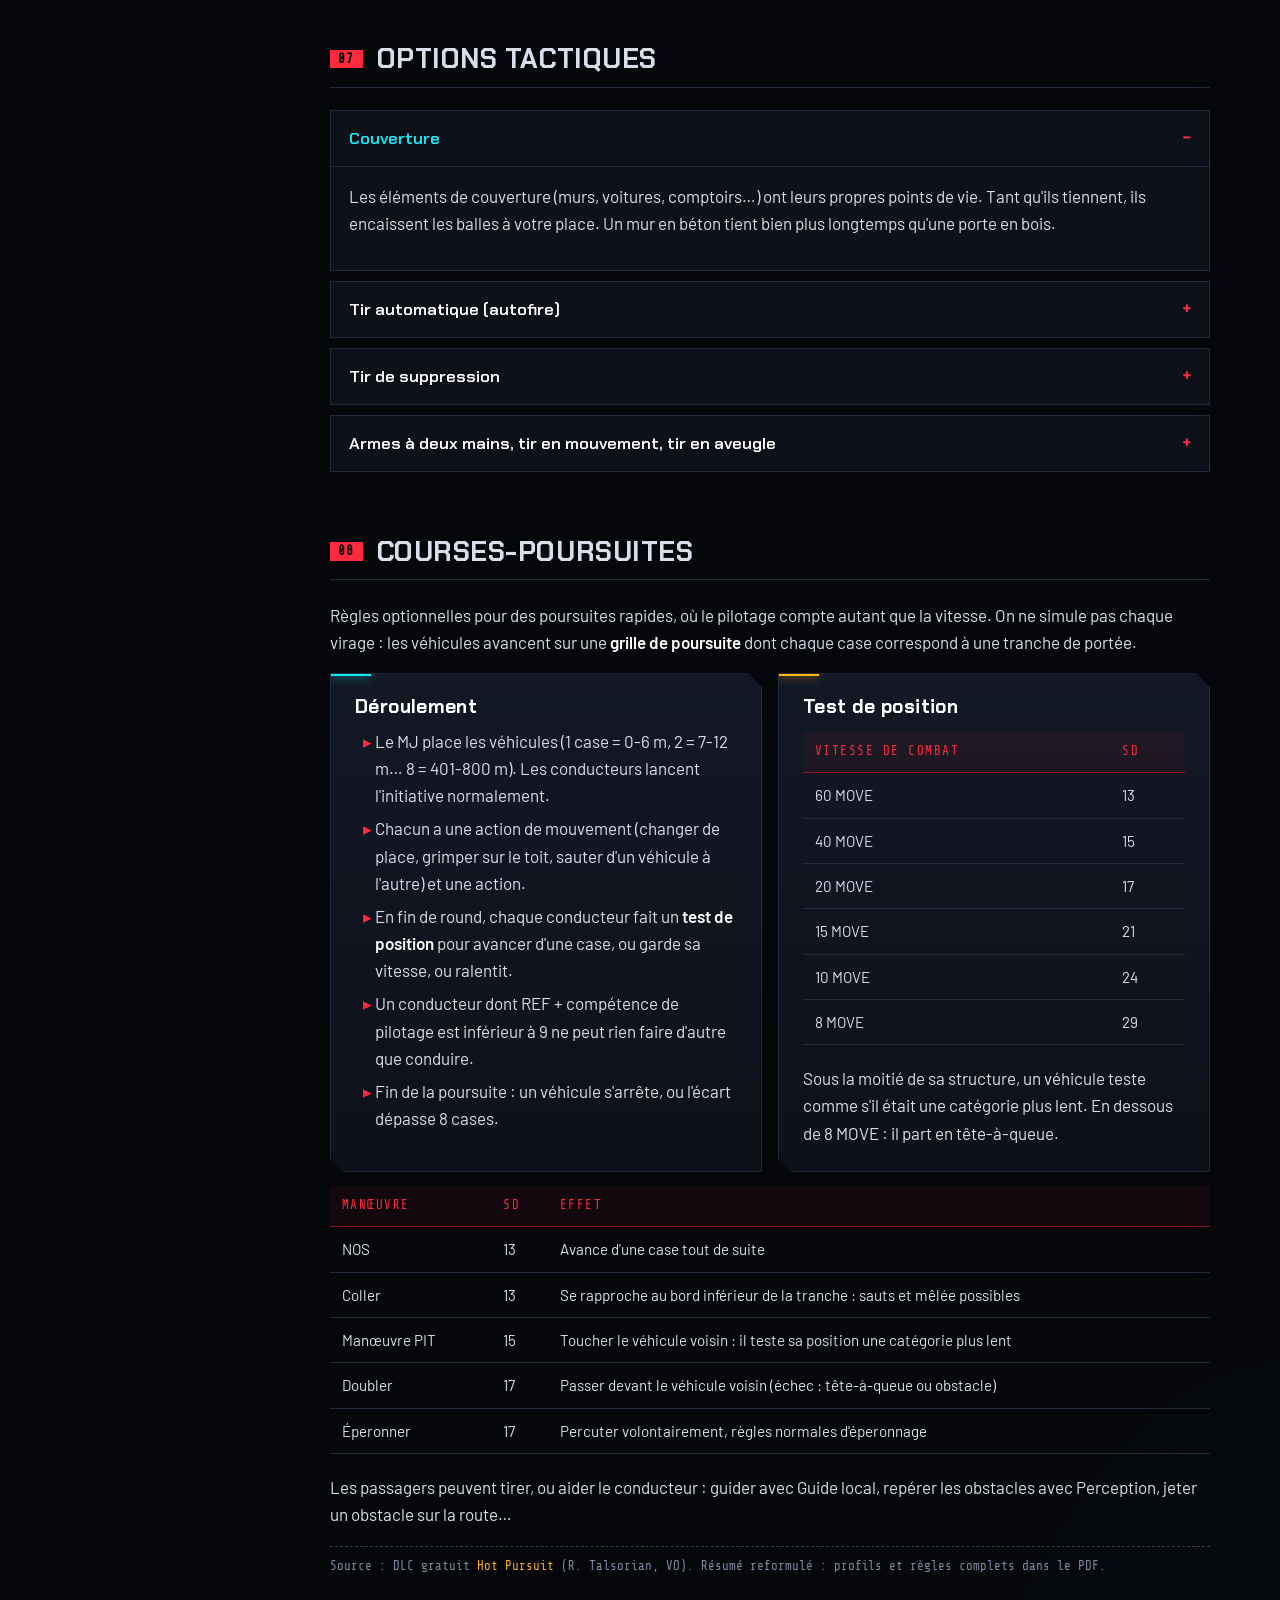
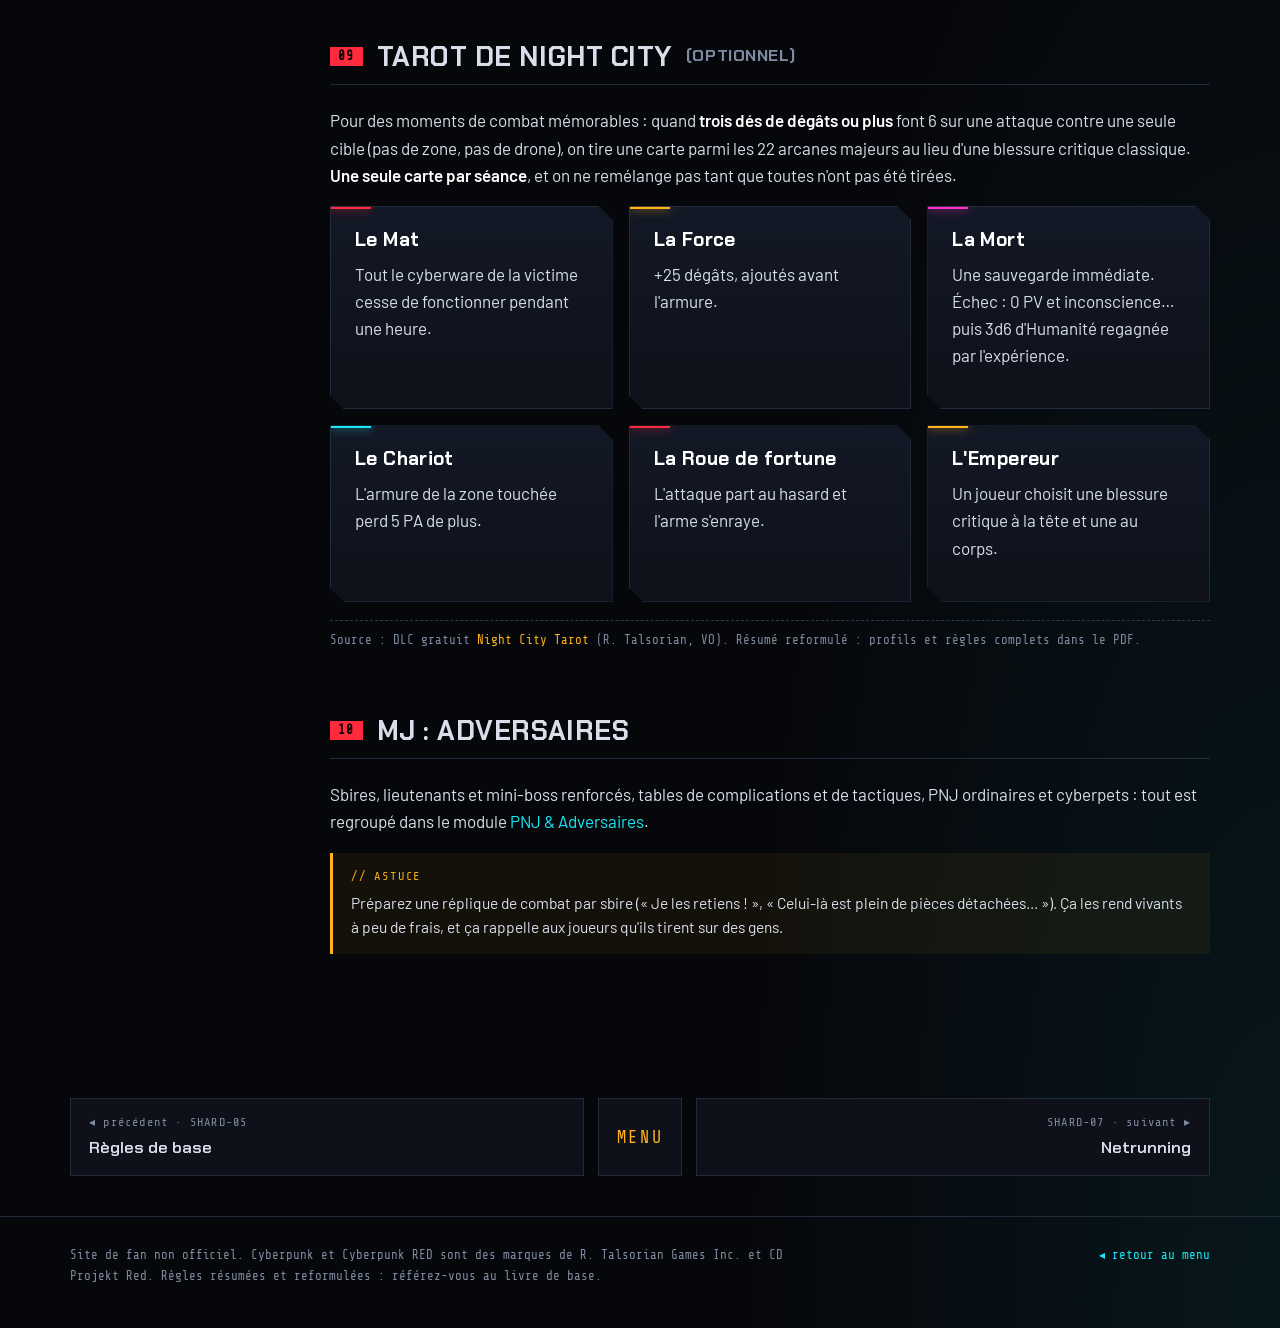
==== commit b2bea5bf: "Intégration de 28 DLC supplémentaires et module Systèmes optionnels - Systèmes optionnels : météo, e" ====
--- a/combat.html
+++ b/combat.html
@@ -36,6 +36,8 @@
       <a href="#critiques">Blessures critiques</a>
       <a href="#mort">Sauvegarde contre la mort</a>
       <a href="#tactique">Options tactiques</a>
+      <a href="#poursuites">Courses-poursuites</a>
+      <a href="#tarot">Tarot de Night City</a>
       <a href="#sbires">MJ : adversaires</a>
     </aside>
 
@@ -164,8 +166,60 @@
         </details>
       </section>
 
+      <section class="block" id="poursuites">
+        <h2 data-idx="08">Courses-poursuites</h2>
+        <p>Règles optionnelles pour des poursuites rapides, où le pilotage compte autant que la vitesse. On ne simule pas chaque virage : les véhicules avancent sur une <strong>grille de poursuite</strong> dont chaque case correspond à une tranche de portée.</p>
+        <div class="grid g2">
+          <div class="panel cyan">
+            <h3>Déroulement</h3>
+            <ul class="list">
+              <li>Le MJ place les véhicules (1 case = 0-6 m, 2 = 7-12 m… 8 = 401-800 m). Les conducteurs lancent l'initiative normalement.</li>
+              <li>Chacun a une action de mouvement (changer de place, grimper sur le toit, sauter d'un véhicule à l'autre) et une action.</li>
+              <li>En fin de round, chaque conducteur fait un <strong>test de position</strong> pour avancer d'une case, ou garde sa vitesse, ou ralentit.</li>
+              <li>Un conducteur dont REF + compétence de pilotage est inférieur à 9 ne peut rien faire d'autre que conduire.</li>
+              <li>Fin de la poursuite : un véhicule s'arrête, ou l'écart dépasse 8 cases.</li>
+            </ul>
+          </div>
+          <div class="panel amber">
+            <h3>Test de position</h3>
+            <div class="table-wrap"><table><thead><tr><th>Vitesse de combat</th><th>SD</th></tr></thead><tbody>
+<tr><td>60 MOVE</td><td>13</td></tr>
+<tr><td>40 MOVE</td><td>15</td></tr>
+<tr><td>20 MOVE</td><td>17</td></tr>
+<tr><td>15 MOVE</td><td>21</td></tr>
+<tr><td>10 MOVE</td><td>24</td></tr>
+<tr><td>8 MOVE</td><td>29</td></tr>
+</tbody></table></div>
+            <p style="margin:0">Sous la moitié de sa structure, un véhicule teste comme s'il était une catégorie plus lent. En dessous de 8 MOVE : il part en tête-à-queue.</p>
+          </div>
+        </div>
+        <div class="table-wrap"><table><thead><tr><th>Manœuvre</th><th>SD</th><th>Effet</th></tr></thead><tbody>
+<tr><td>NOS</td><td>13</td><td>Avance d'une case tout de suite</td></tr>
+<tr><td>Coller</td><td>13</td><td>Se rapproche au bord inférieur de la tranche : sauts et mêlée possibles</td></tr>
+<tr><td>Manœuvre PIT</td><td>15</td><td>Toucher le véhicule voisin : il teste sa position une catégorie plus lent</td></tr>
+<tr><td>Doubler</td><td>17</td><td>Passer devant le véhicule voisin (échec : tête-à-queue ou obstacle)</td></tr>
+<tr><td>Éperonner</td><td>17</td><td>Percuter volontairement, règles normales d'éperonnage</td></tr>
+</tbody></table></div>
+        <p>Les passagers peuvent tirer, ou aider le conducteur : guider avec Guide local, repérer les obstacles avec Perception, jeter un obstacle sur la route…</p>
+        <p class="dlc-src">Source : DLC gratuit <a href="https://rtalsoriangames.com/wp-content/uploads/2024/05/RTG-CPR-DLC-HotPursuit.pdf" target="_blank" rel="noopener"><em>Hot Pursuit</em></a> (R. Talsorian, VO). Résumé reformulé : profils et règles complets dans le PDF.</p>
+      </section>
+
+      <section class="block" id="tarot">
+        <h2 data-idx="09">Tarot de Night City <small style="font-size:.6em;color:var(--muted)">(optionnel)</small></h2>
+        <p>Pour des moments de combat mémorables : quand <strong>trois dés de dégâts ou plus</strong> font 6 sur une attaque contre une seule cible (pas de zone, pas de drone), on tire une carte parmi les 22 arcanes majeurs au lieu d'une blessure critique classique. <strong>Une seule carte par séance</strong>, et on ne remélange pas tant que toutes n'ont pas été tirées.</p>
+        <div class="grid g3">
+          <div class="panel"><h3>Le Mat</h3><p>Tout le cyberware de la victime cesse de fonctionner pendant une heure.</p></div>
+          <div class="panel amber"><h3>La Force</h3><p>+25 dégâts, ajoutés avant l'armure.</p></div>
+          <div class="panel magenta"><h3>La Mort</h3><p>Une sauvegarde immédiate. Échec : 0 PV et inconscience… puis 3d6 d'Humanité regagnée par l'expérience.</p></div>
+          <div class="panel cyan"><h3>Le Chariot</h3><p>L'armure de la zone touchée perd 5 PA de plus.</p></div>
+          <div class="panel"><h3>La Roue de fortune</h3><p>L'attaque part au hasard et l'arme s'enraye.</p></div>
+          <div class="panel amber"><h3>L'Empereur</h3><p>Un joueur choisit une blessure critique à la tête et une au corps.</p></div>
+        </div>
+        <p class="dlc-src">Source : DLC gratuit <a href="https://rtalsoriangames.com/wp-content/uploads/2021/11/RTG-CPR-DLC-NightCityTarot-v1.2.pdf" target="_blank" rel="noopener"><em>Night City Tarot</em></a> (R. Talsorian, VO). Résumé reformulé : profils et règles complets dans le PDF.</p>
+      </section>
+
       <section class="block" id="sbires">
-        <h2 data-idx="08">MJ : adversaires</h2>
+        <h2 data-idx="10">MJ : adversaires</h2>
         <p>Sbires, lieutenants et mini-boss renforcés, tables de complications et de tactiques, PNJ ordinaires et cyberpets : tout est regroupé dans le module <a href="pnj.html">PNJ &amp; Adversaires</a>.</p>
         <div class="callout">
           <span class="label">// ASTUCE</span>
@@ -183,6 +237,7 @@
 </nav>
 
 
+
 <footer class="foot">
   <div class="wrap">
     <div class="legal">Site de fan non officiel. Cyberpunk et Cyberpunk RED sont des marques de R. Talsorian Games Inc. et CD Projekt Red. Règles résumées et reformulées : référez-vous au livre de base.</div>
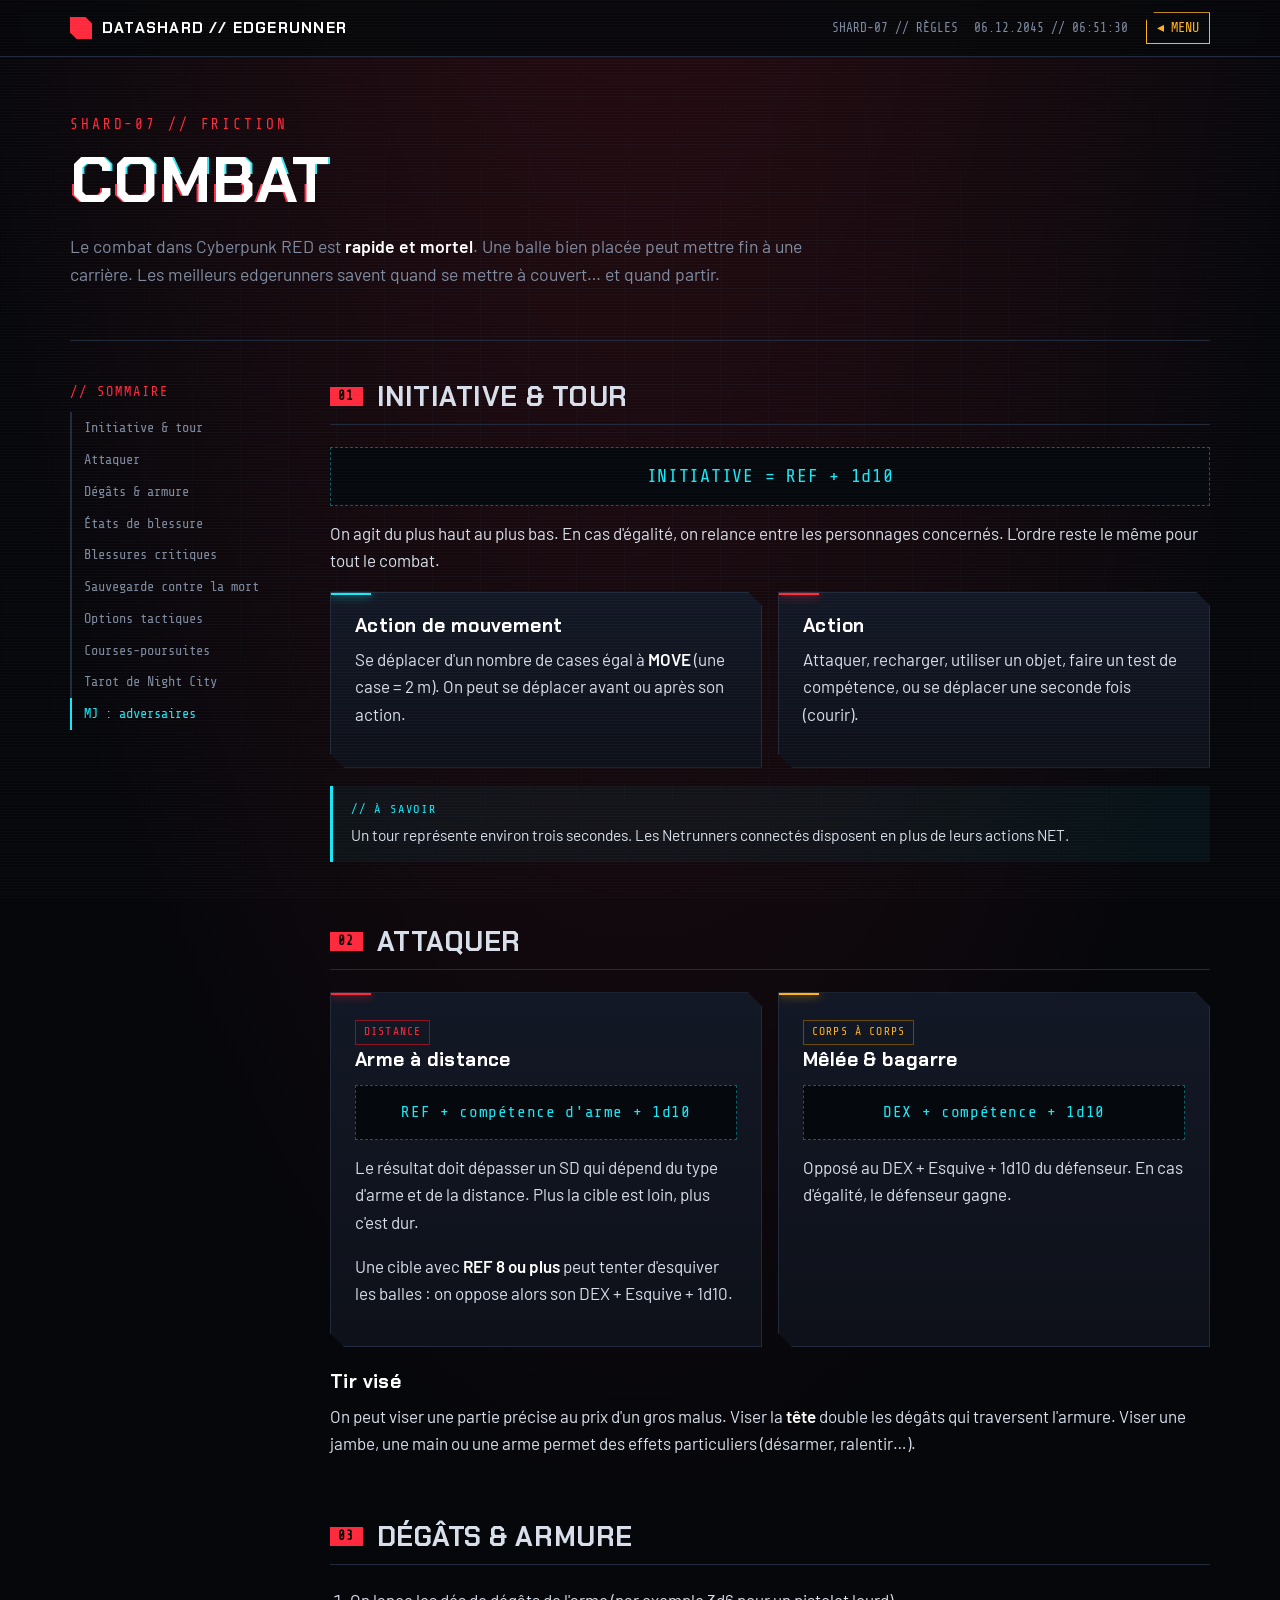
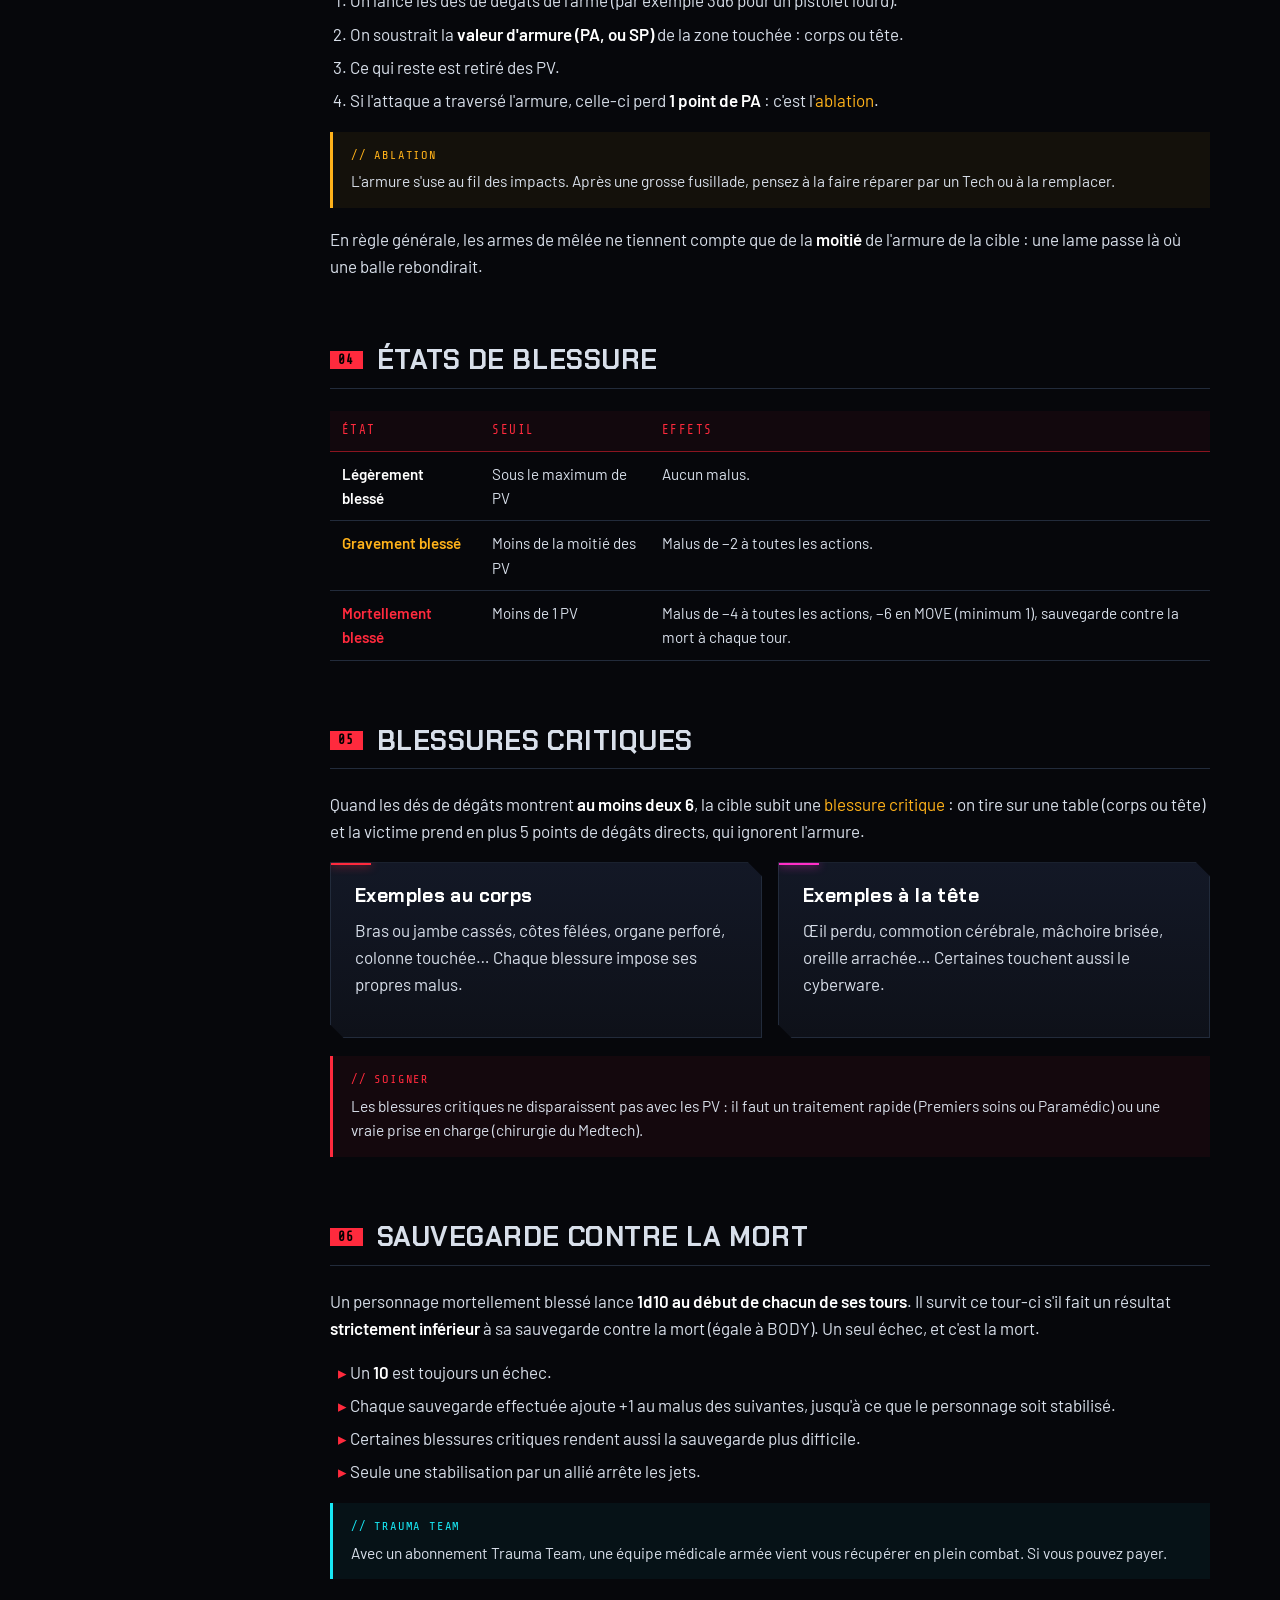
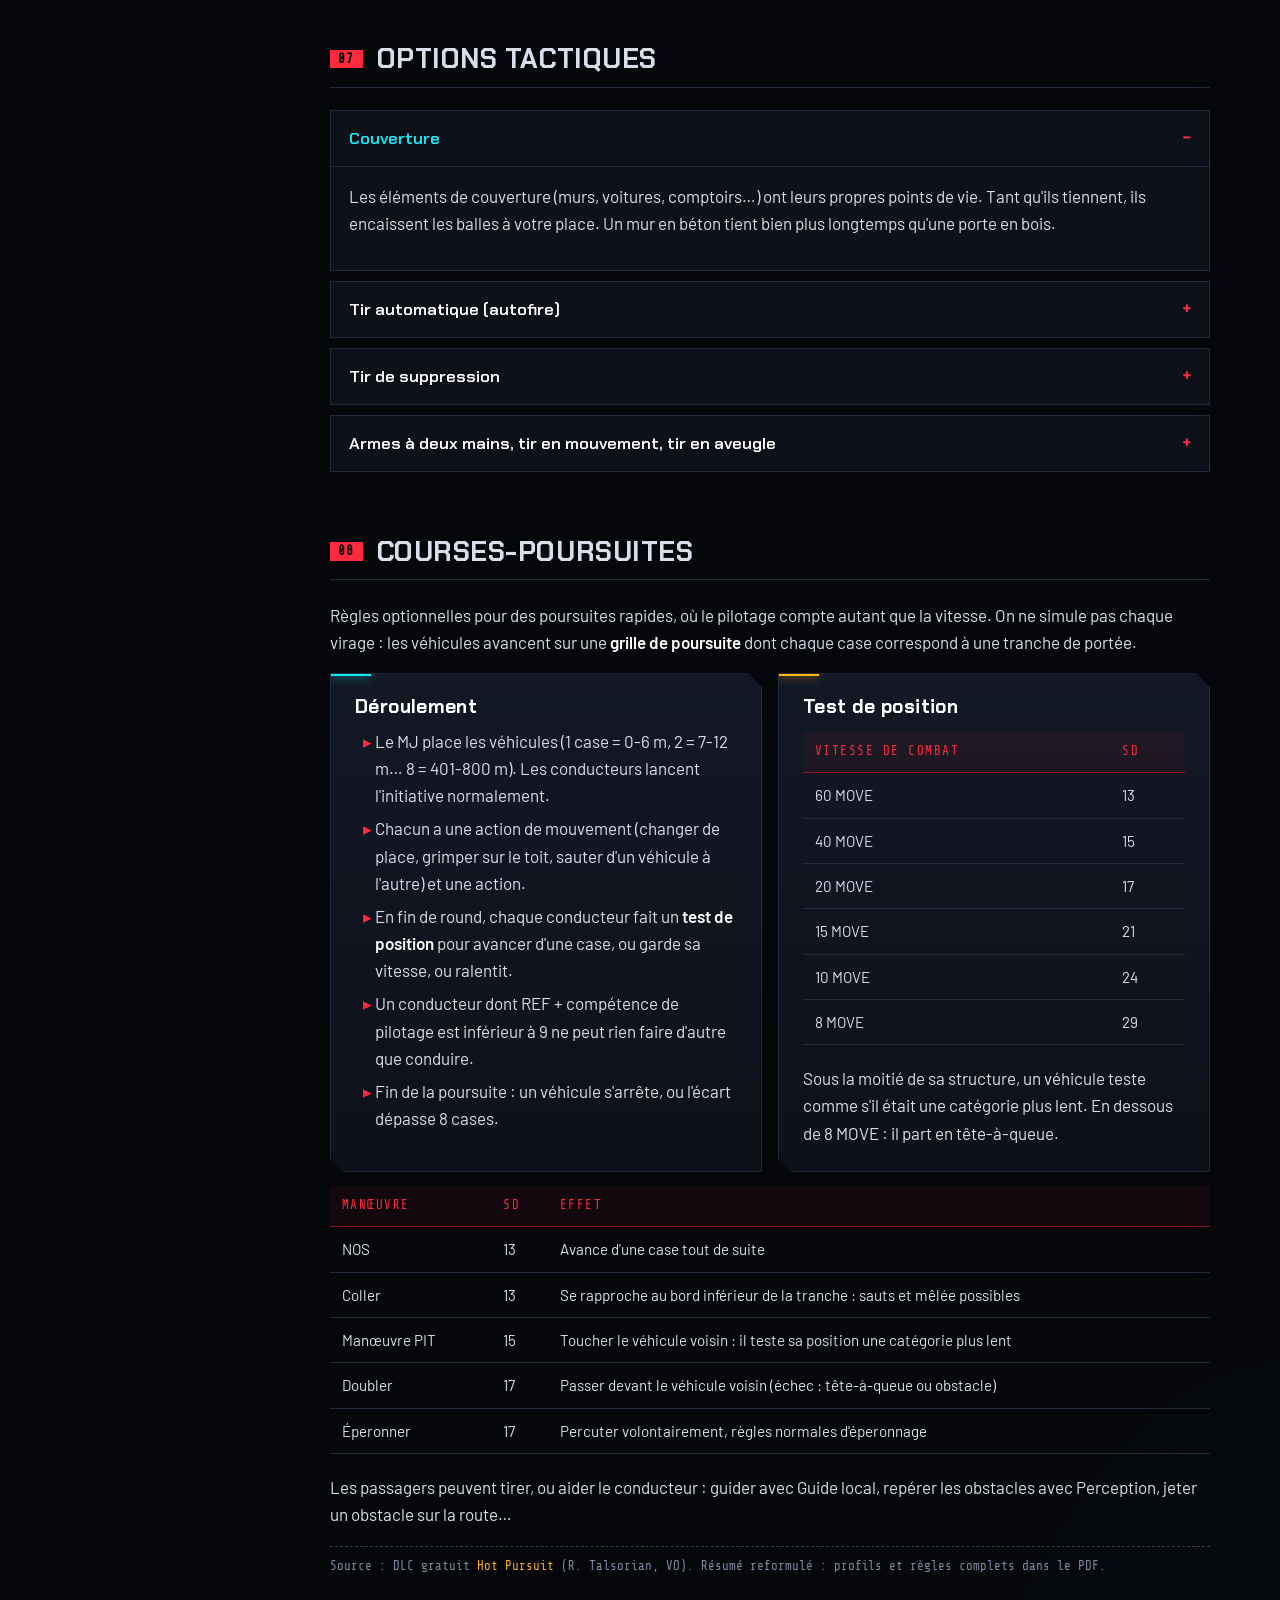
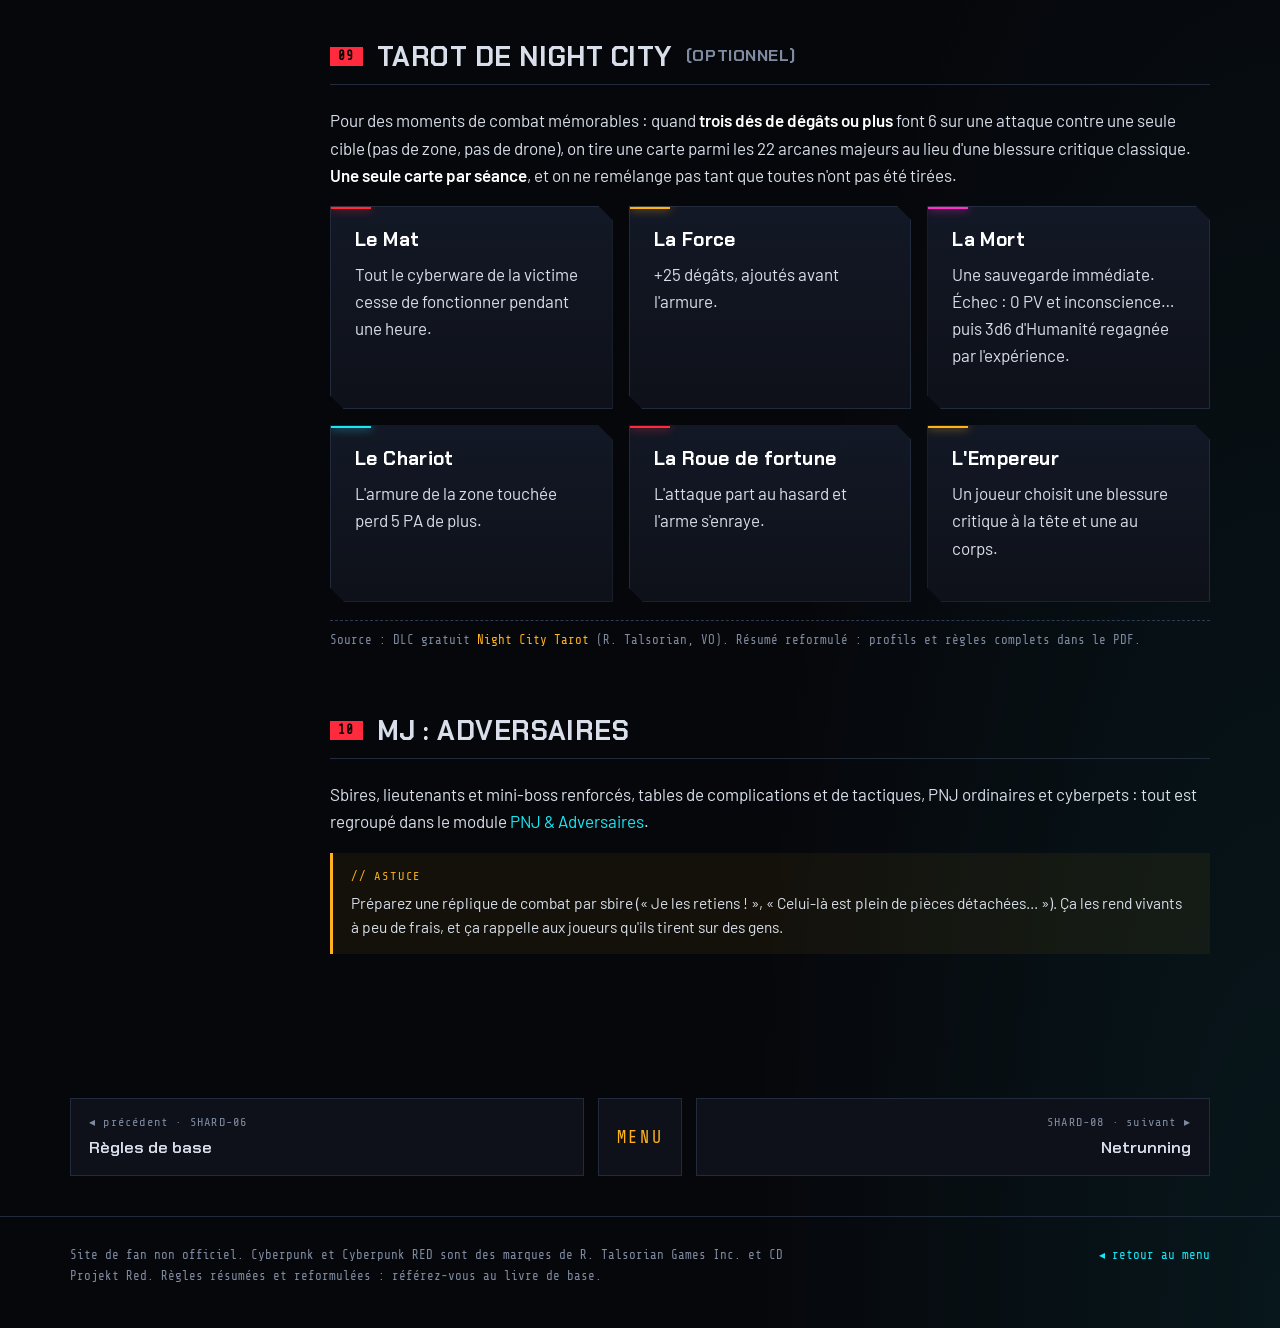
==== commit 84405b8a: "Ajout du créateur de personnage interactif Assistant en sept étapes (identité, rôle, caractéristique" ====
--- a/combat.html
+++ b/combat.html
@@ -12,7 +12,7 @@
   <div class="wrap">
     <a class="hud-logo" href="index.html"><span class="chip"></span>Datashard // Edgerunner</a>
     <div class="hud-status">
-      <span class="hide-sm">SHARD-06 // RÈGLES</span>
+      <span class="hide-sm">SHARD-07 // RÈGLES</span>
       <span data-clock>--.--.2045 // --:--:--</span>
     </div>
     <a class="hud-back" href="index.html">◂ MENU</a>
@@ -21,7 +21,7 @@
 
 <main class="wrap">
   <div class="page-head">
-    <div class="code">SHARD-06 // FRICTION</div>
+    <div class="code">SHARD-07 // FRICTION</div>
     <h1 class="glitch" data-text="Combat">Combat</h1>
     <p class="lede">Le combat dans Cyberpunk RED est <strong>rapide et mortel</strong>. Une balle bien placée peut mettre fin à une carrière. Les meilleurs edgerunners savent quand se mettre à couvert… et quand partir.</p>
   </div>
@@ -231,10 +231,11 @@
 </main>
 
 <nav class="pager wrap" aria-label="Navigation entre modules">
-  <a class="p-prev" href="regles.html"><span class="p-lab">◂ précédent · SHARD-05</span><span class="p-title">Règles de base</span></a>
+  <a class="p-prev" href="regles.html"><span class="p-lab">◂ précédent · SHARD-06</span><span class="p-title">Règles de base</span></a>
   <a class="p-menu" href="index.html">MENU</a>
-  <a class="p-next" href="netrunning.html"><span class="p-lab">SHARD-07 · suivant ▸</span><span class="p-title">Netrunning</span></a>
+  <a class="p-next" href="netrunning.html"><span class="p-lab">SHARD-08 · suivant ▸</span><span class="p-title">Netrunning</span></a>
 </nav>
+
 
 
 
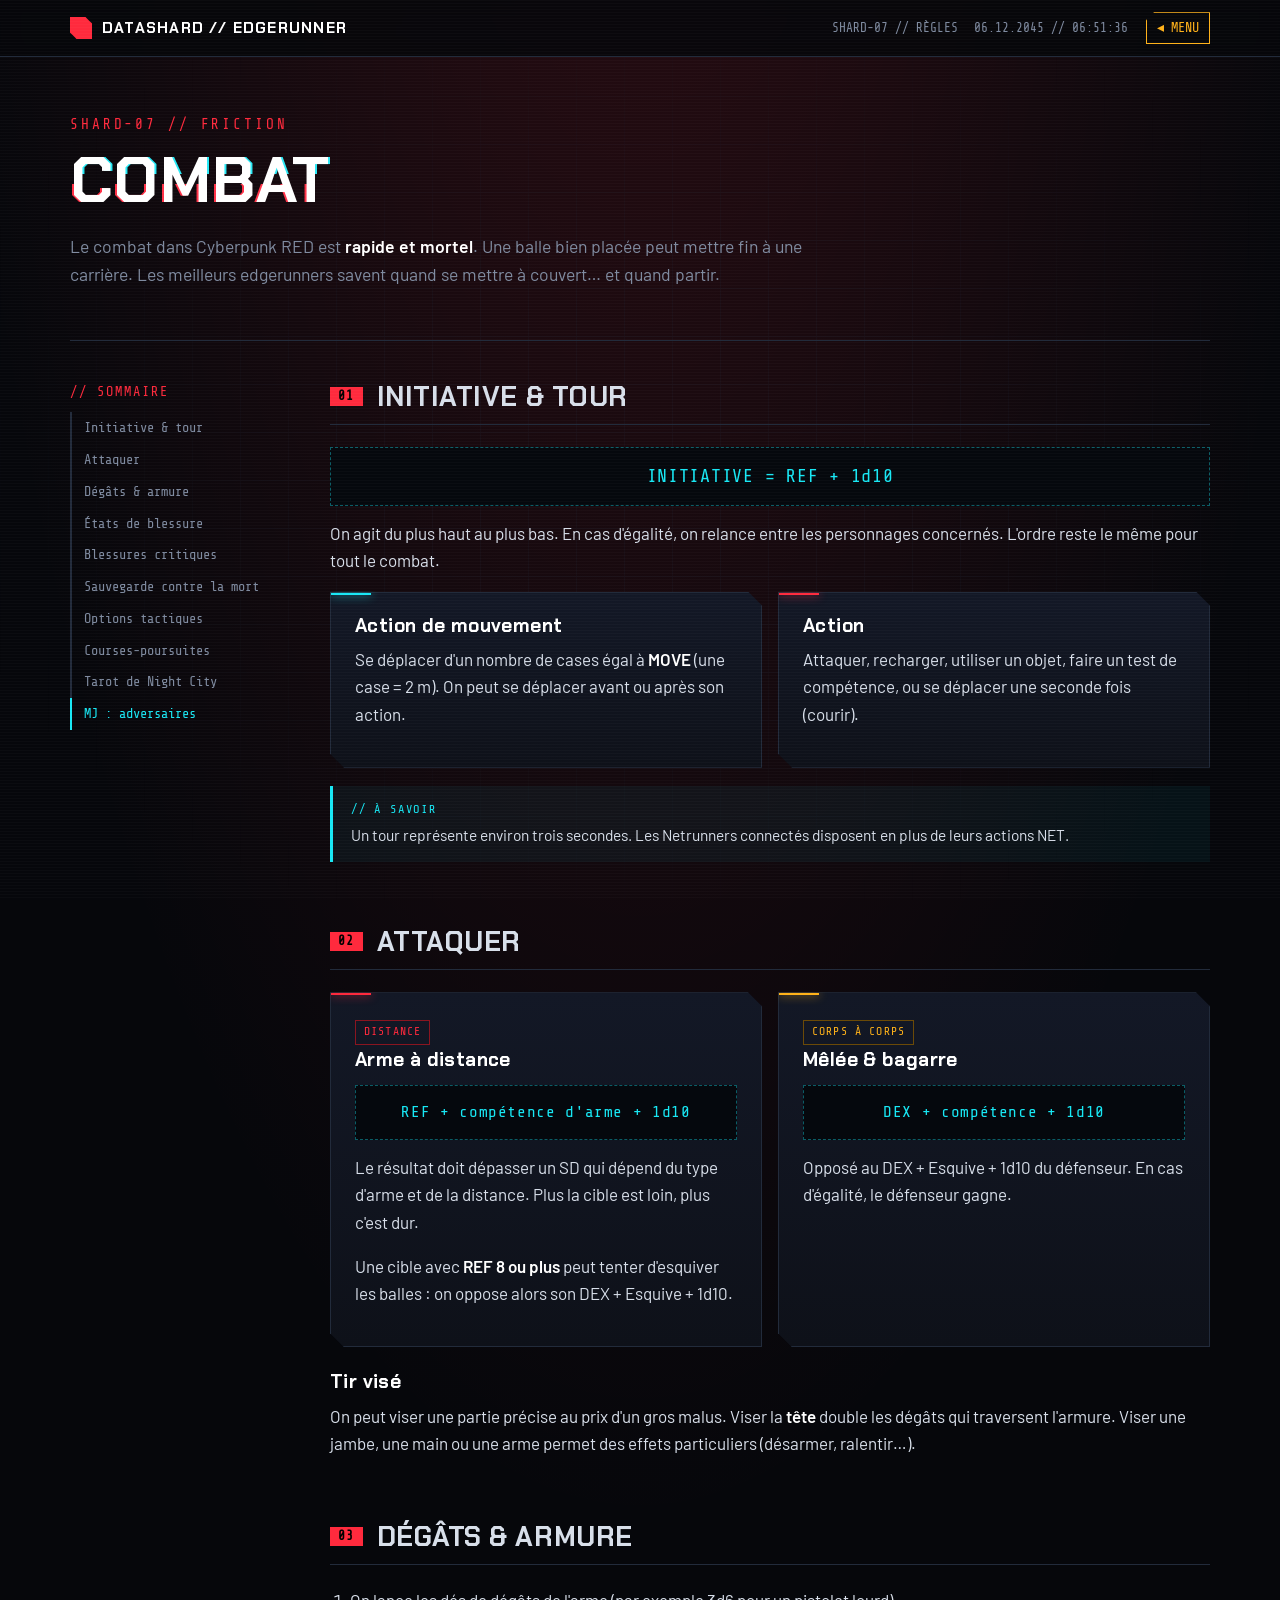
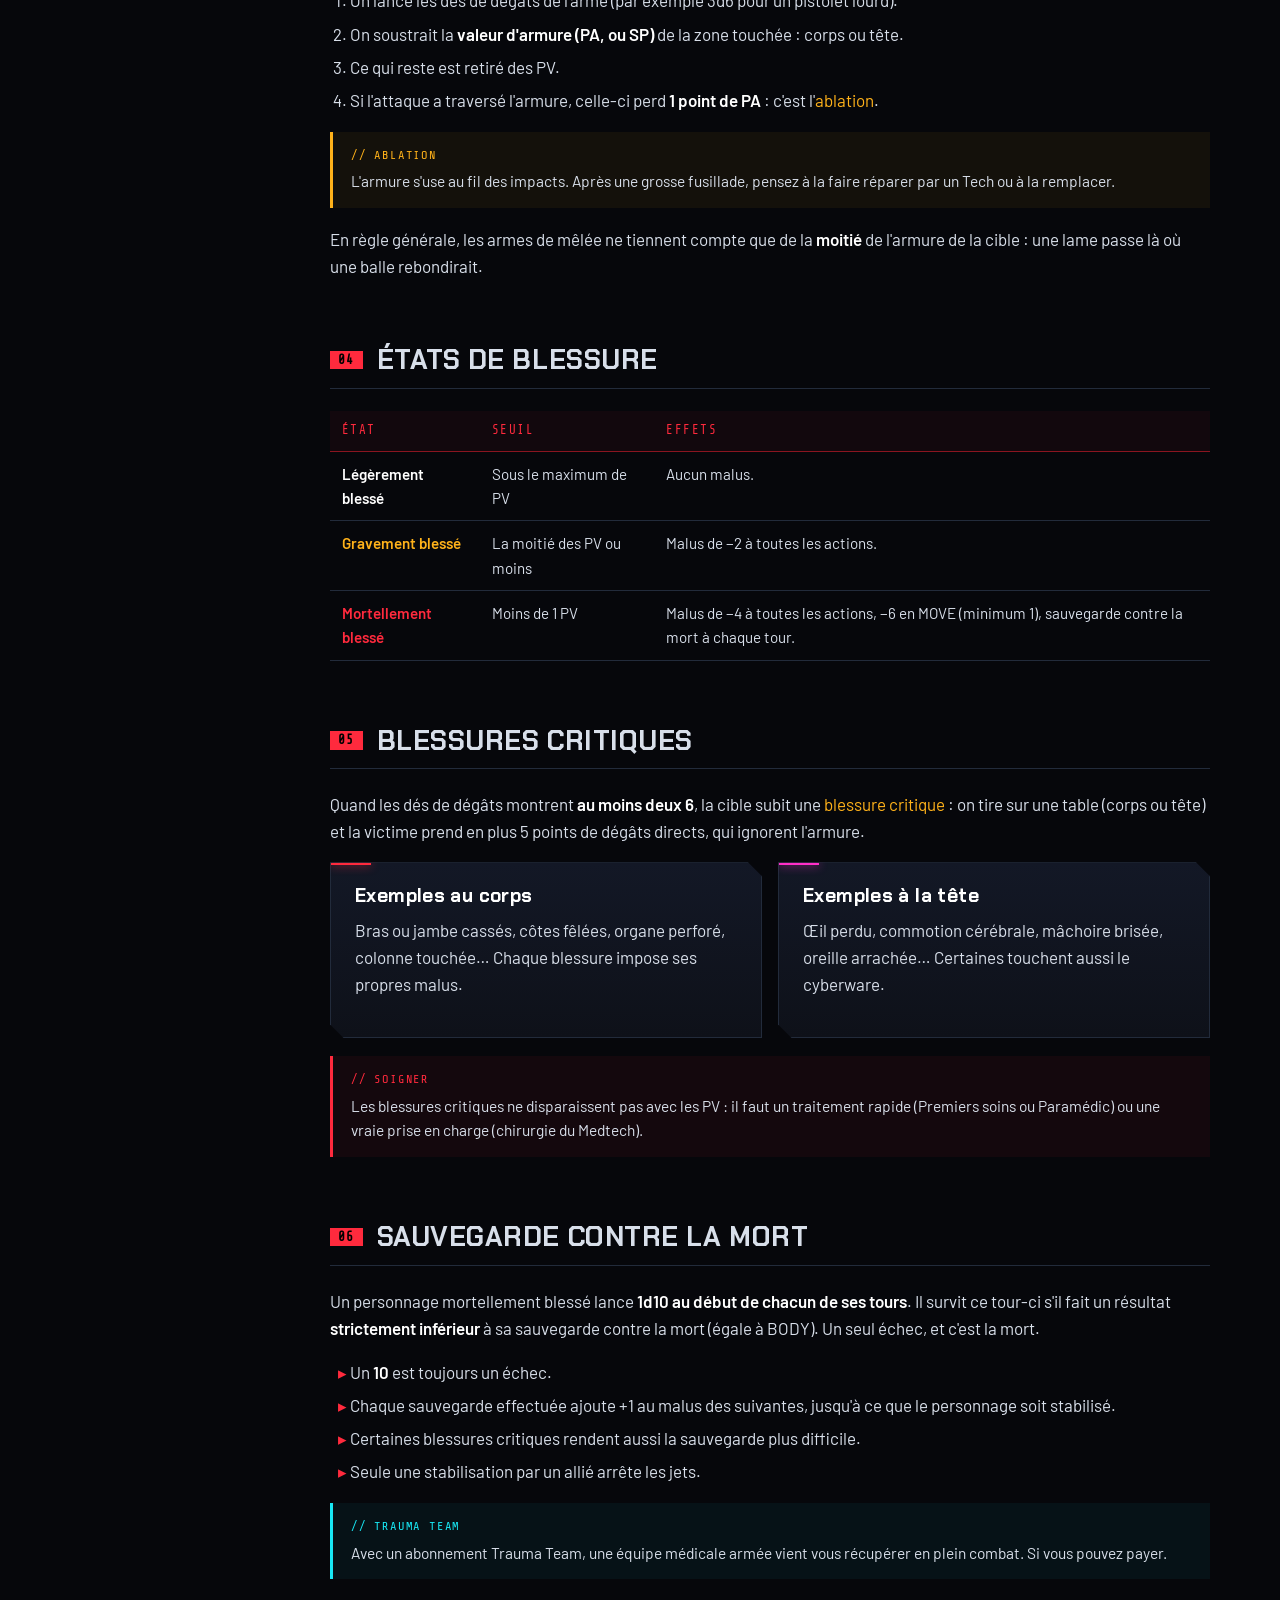
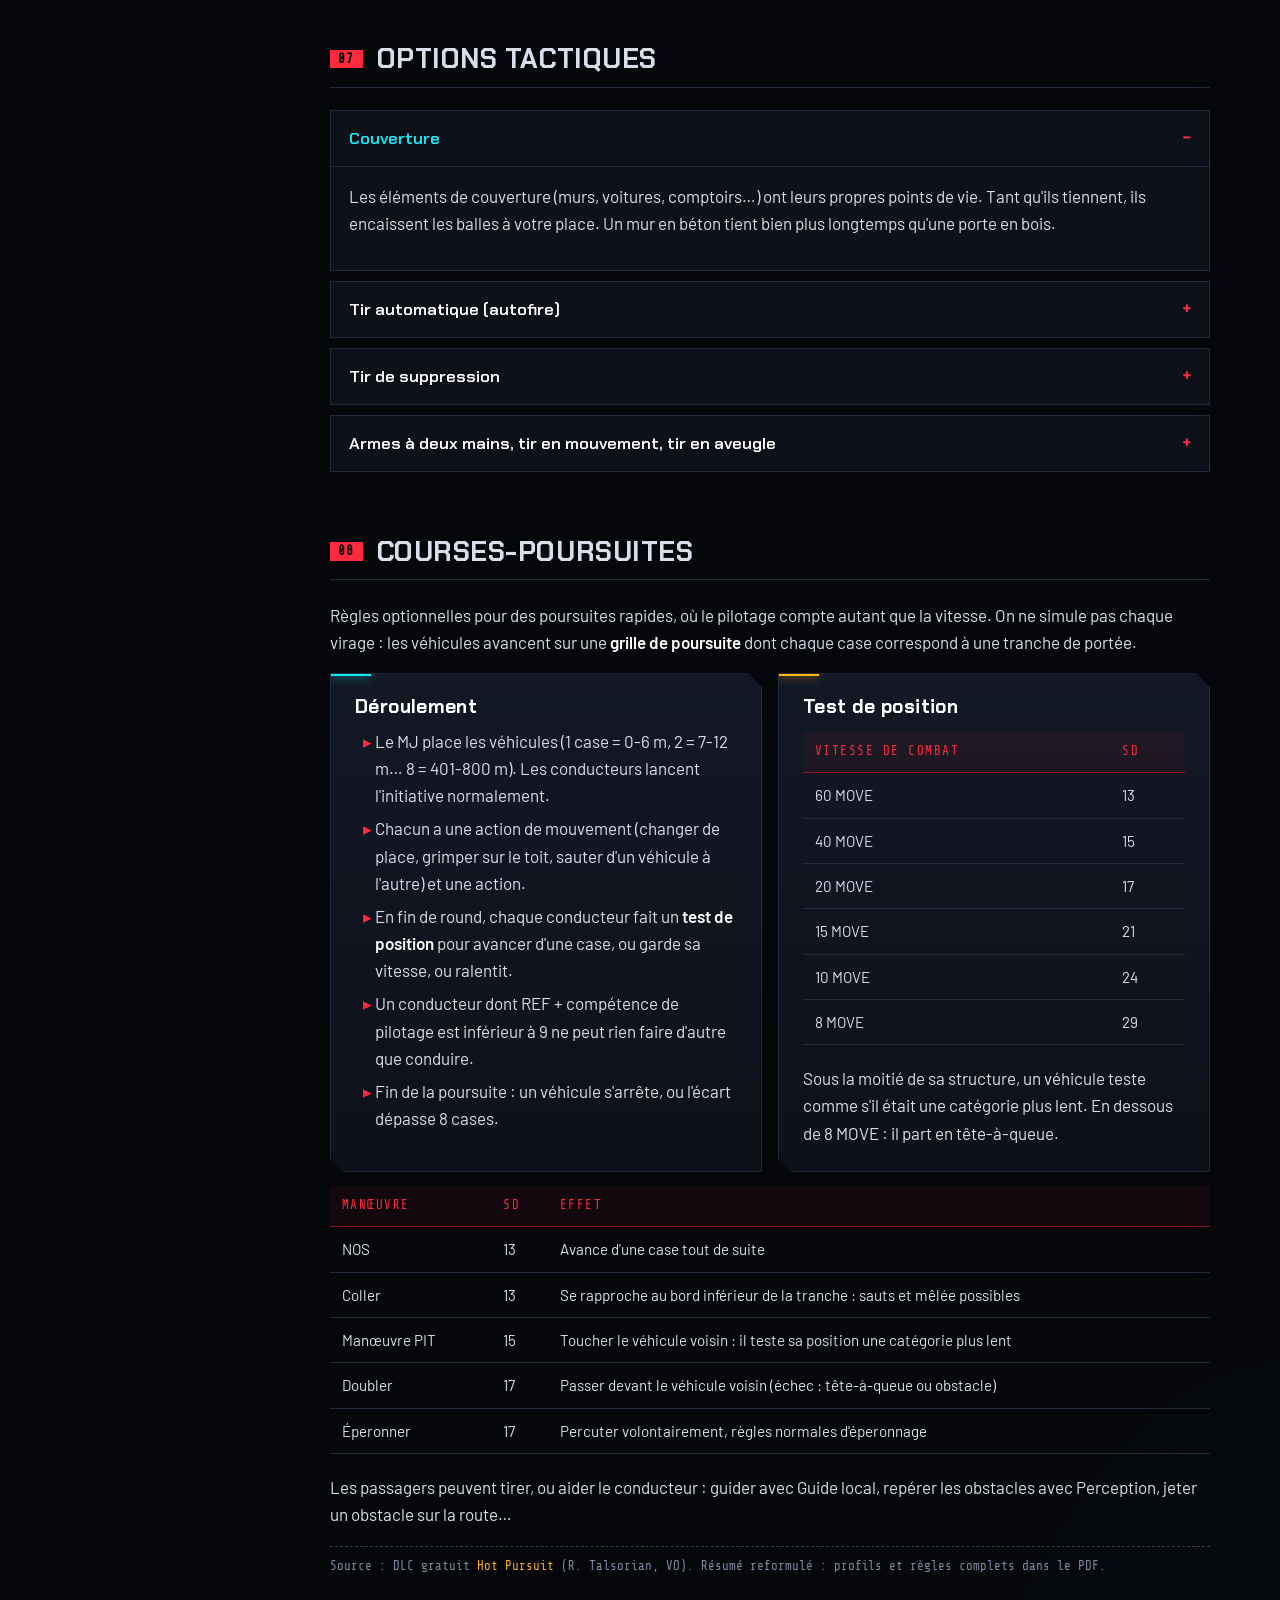
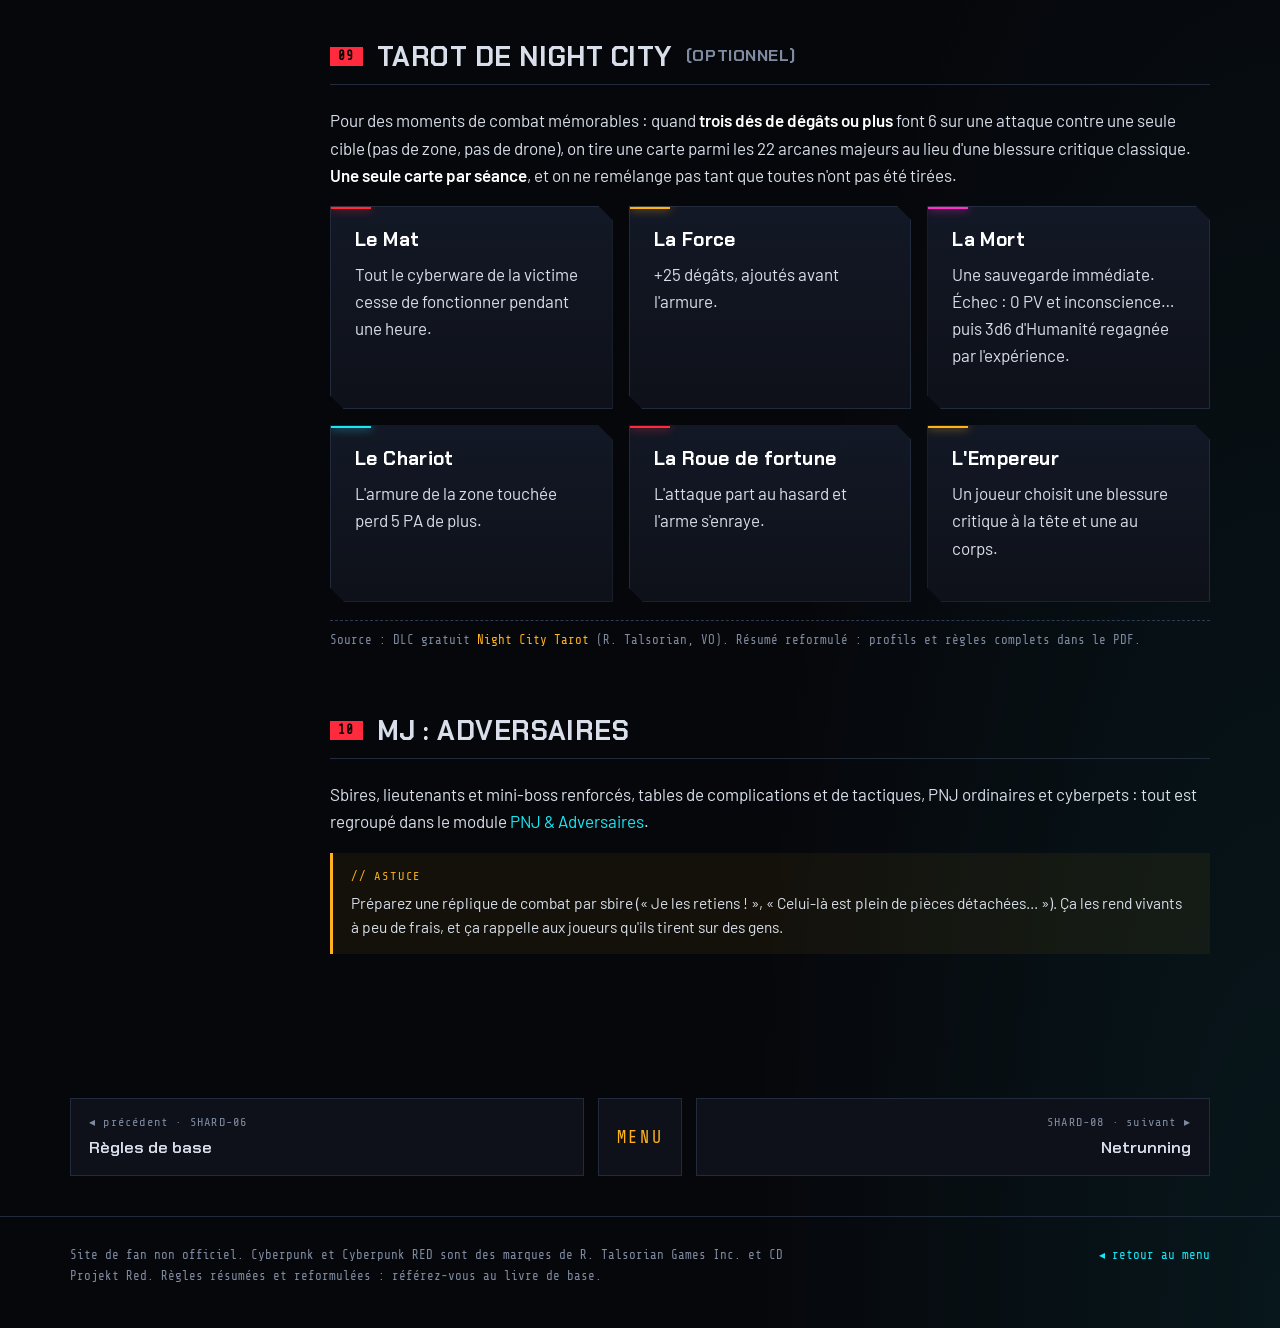
==== commit 719b71fa: "Contenu : corrections de règles et cyberware, sorties 2026, Interface RED VF vol. 3, errata Black Ch" ====
--- a/combat.html
+++ b/combat.html
@@ -105,7 +105,7 @@
             <thead><tr><th>État</th><th>Seuil</th><th>Effets</th></tr></thead>
             <tbody>
               <tr><td><strong>Légèrement blessé</strong></td><td>Sous le maximum de PV</td><td>Aucun malus.</td></tr>
-              <tr><td><strong class="crit">Gravement blessé</strong></td><td>Moins de la moitié des PV</td><td>Malus de −2 à toutes les actions.</td></tr>
+              <tr><td><strong class="crit">Gravement blessé</strong></td><td>La moitié des PV ou moins</td><td>Malus de −2 à toutes les actions.</td></tr>
               <tr><td><strong class="ko">Mortellement blessé</strong></td><td>Moins de 1 PV</td><td>Malus de −4 à toutes les actions, −6 en MOVE (minimum 1), sauvegarde contre la mort à chaque tour.</td></tr>
             </tbody>
           </table>
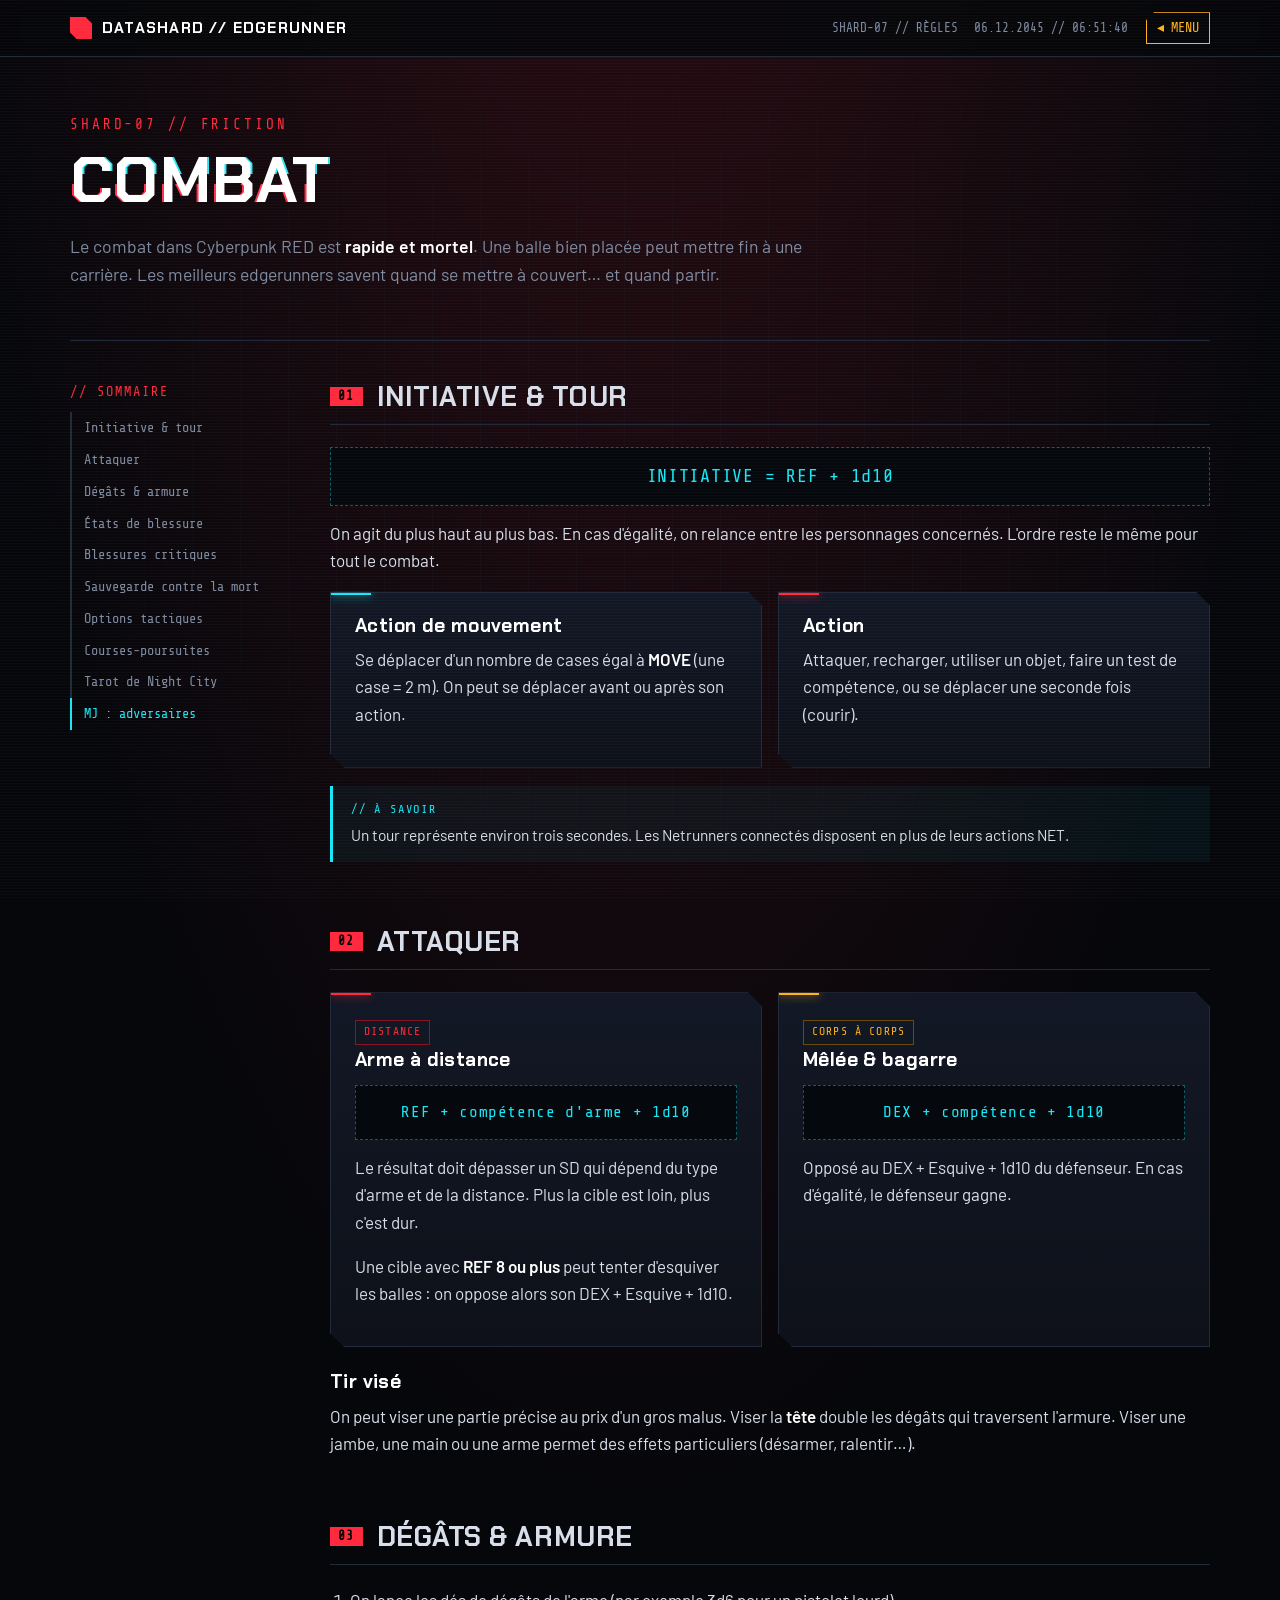
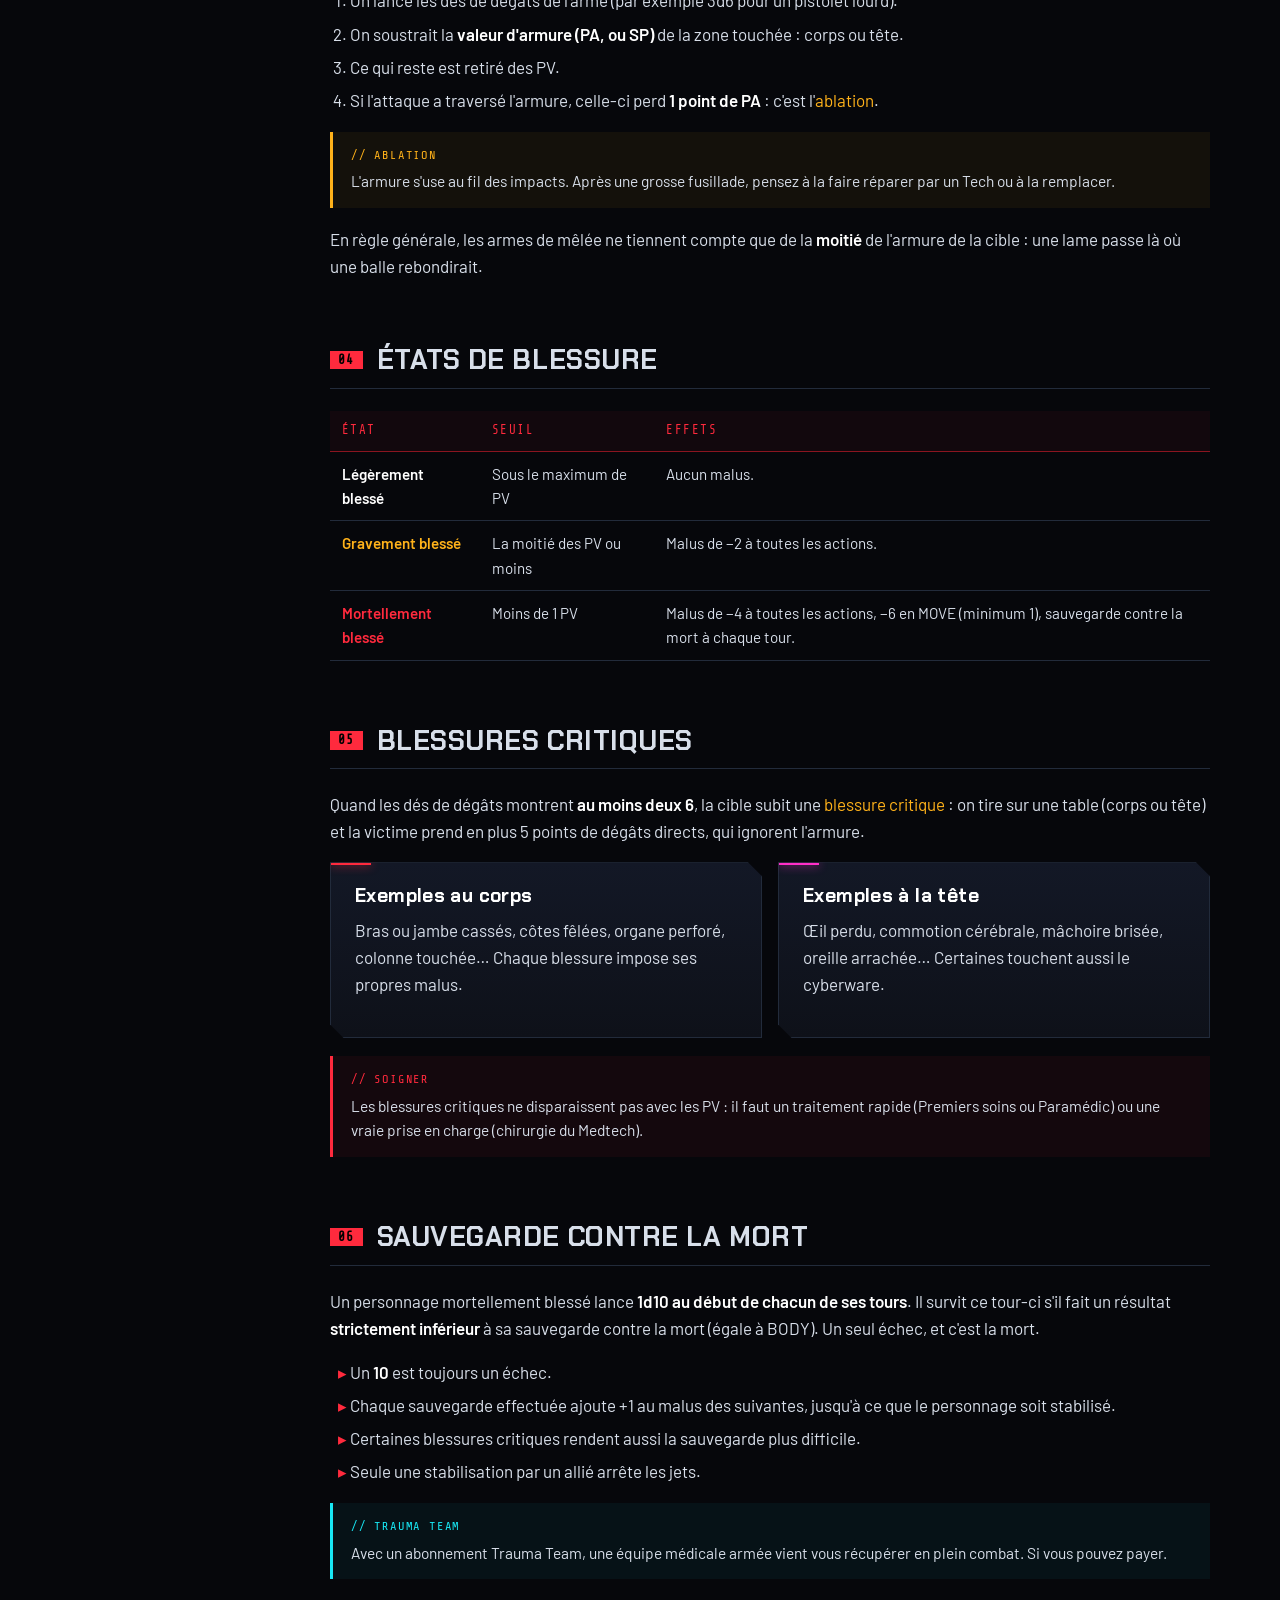
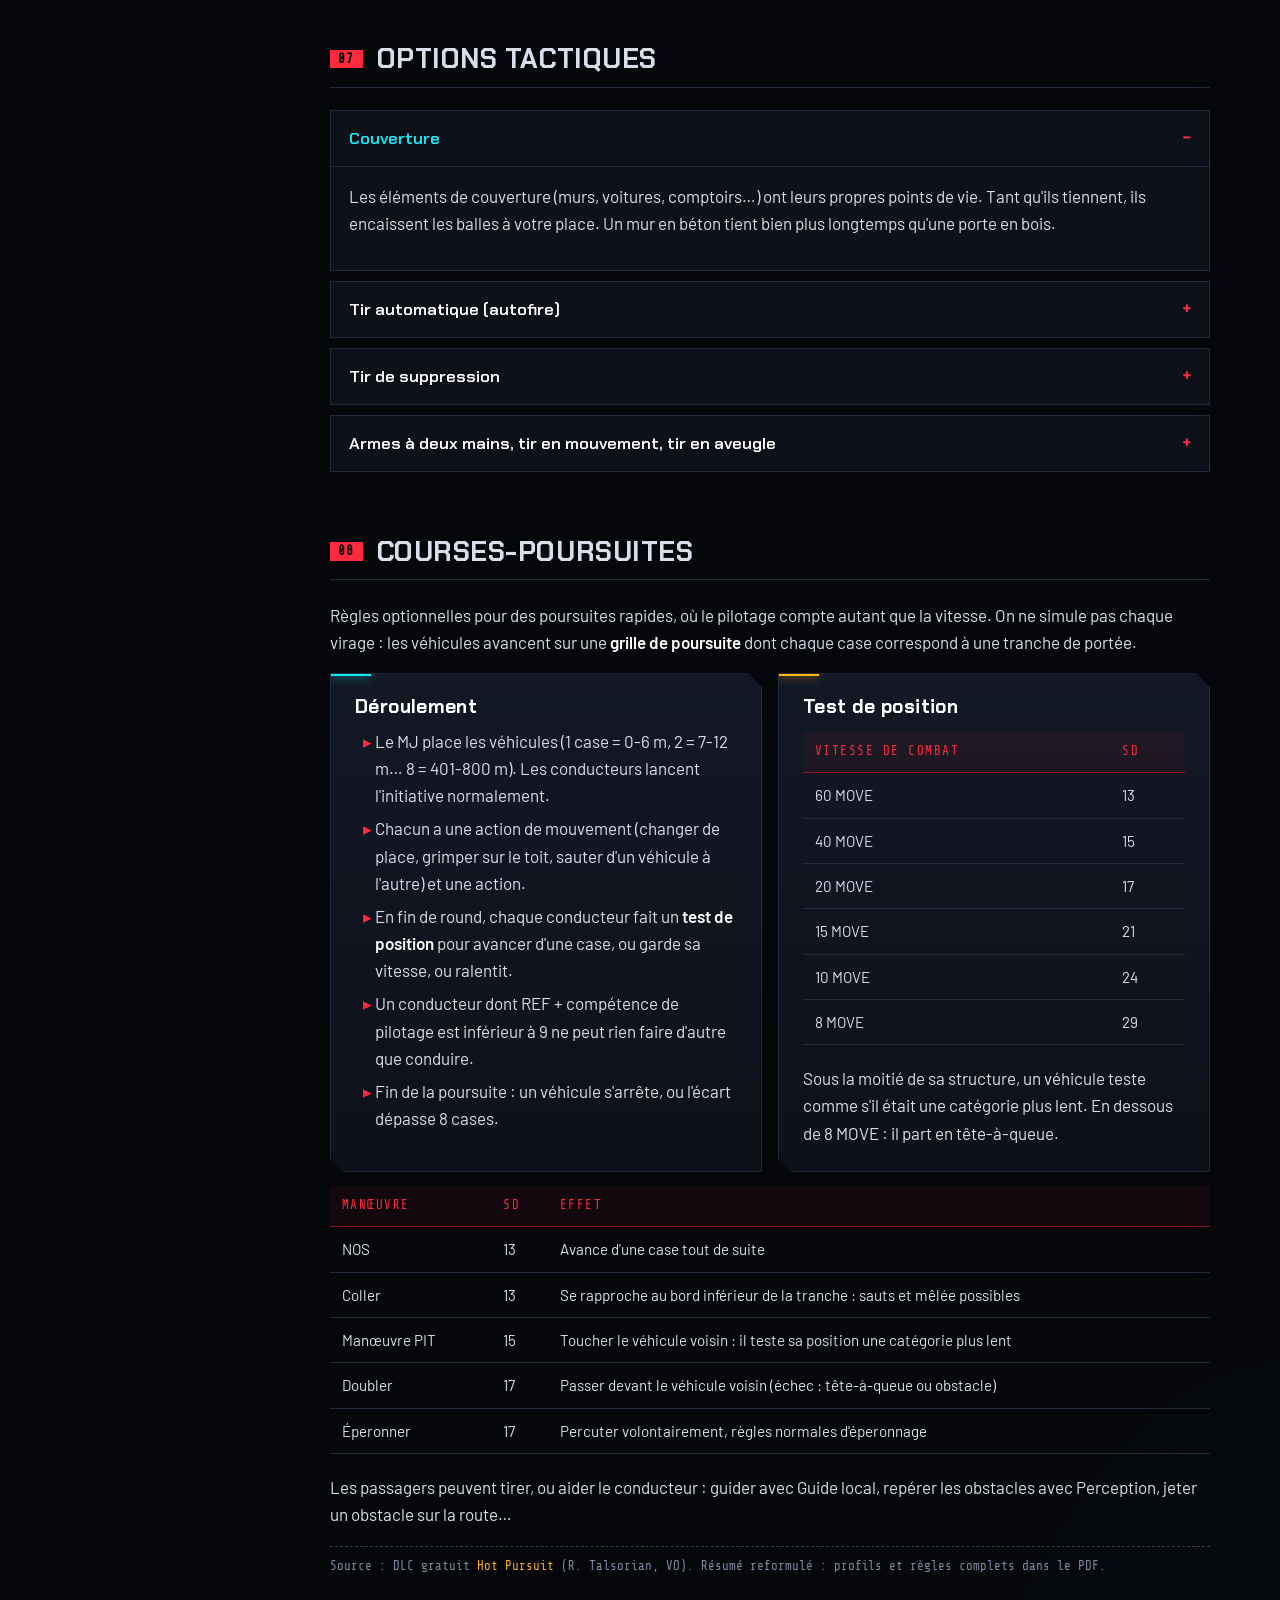
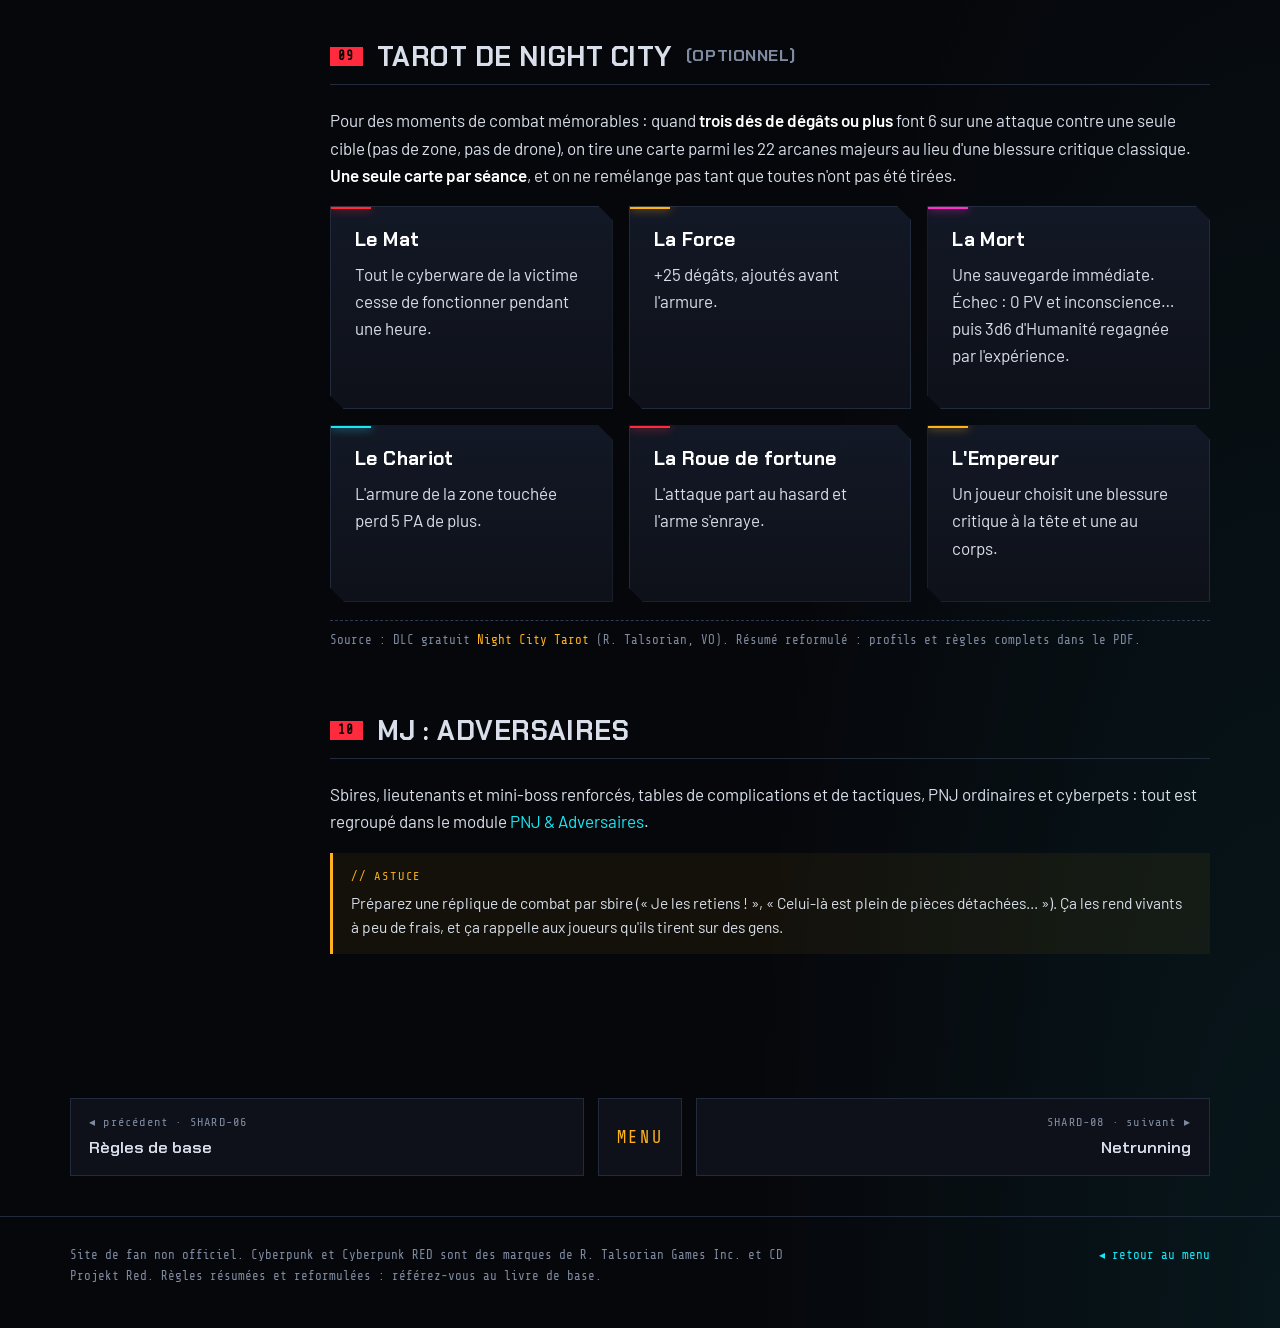
==== commit 59bb673d: "Force le rechargement des CSS/JS (numéro de version anti-cache) Co-Authored-By: Claude Opus 5.5 <nor" ====
--- a/combat.html
+++ b/combat.html
@@ -4,7 +4,7 @@
   <meta charset="UTF-8">
   <meta name="viewport" content="width=device-width, initial-scale=1.0">
   <title>Combat — Datashard</title>
-  <link rel="stylesheet" href="assets/style.css">
+  <link rel="stylesheet" href="assets/style.css?v=202611072027">
 </head>
 <body>
 
@@ -246,6 +246,6 @@
   </div>
 </footer>
 
-<script src="assets/app.js"></script>
+<script src="assets/app.js?v=202611072027"></script>
 </body>
 </html>
--- a/assets/style.css
+++ b/assets/style.css
@@ -663,3 +663,6 @@
 }
 a.tag { text-decoration: none; }
 a.tag:hover { background: var(--cyan); color: #000; text-shadow: none; }
+
+/* Boutons de téléchargement */
+.dl-row { display: flex; flex-wrap: wrap; gap: 12px; margin: 18px 0 6px; }
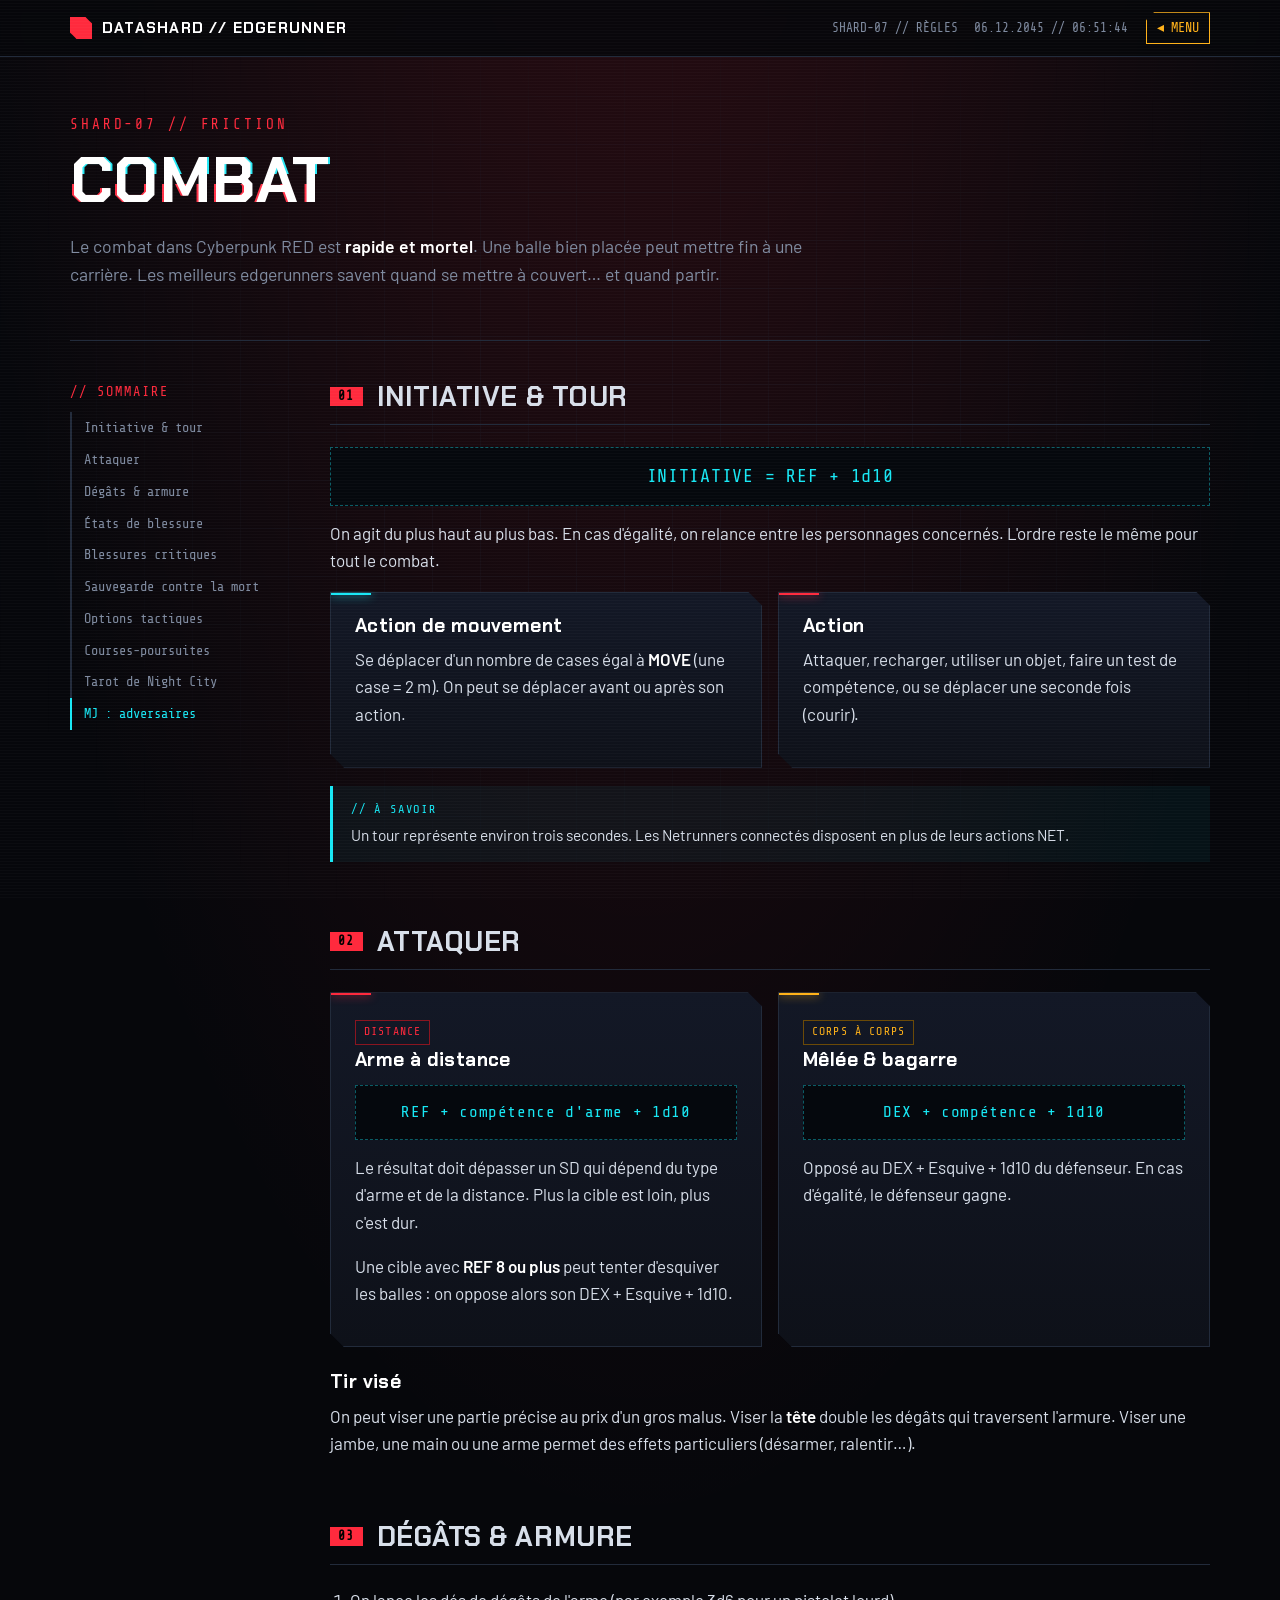
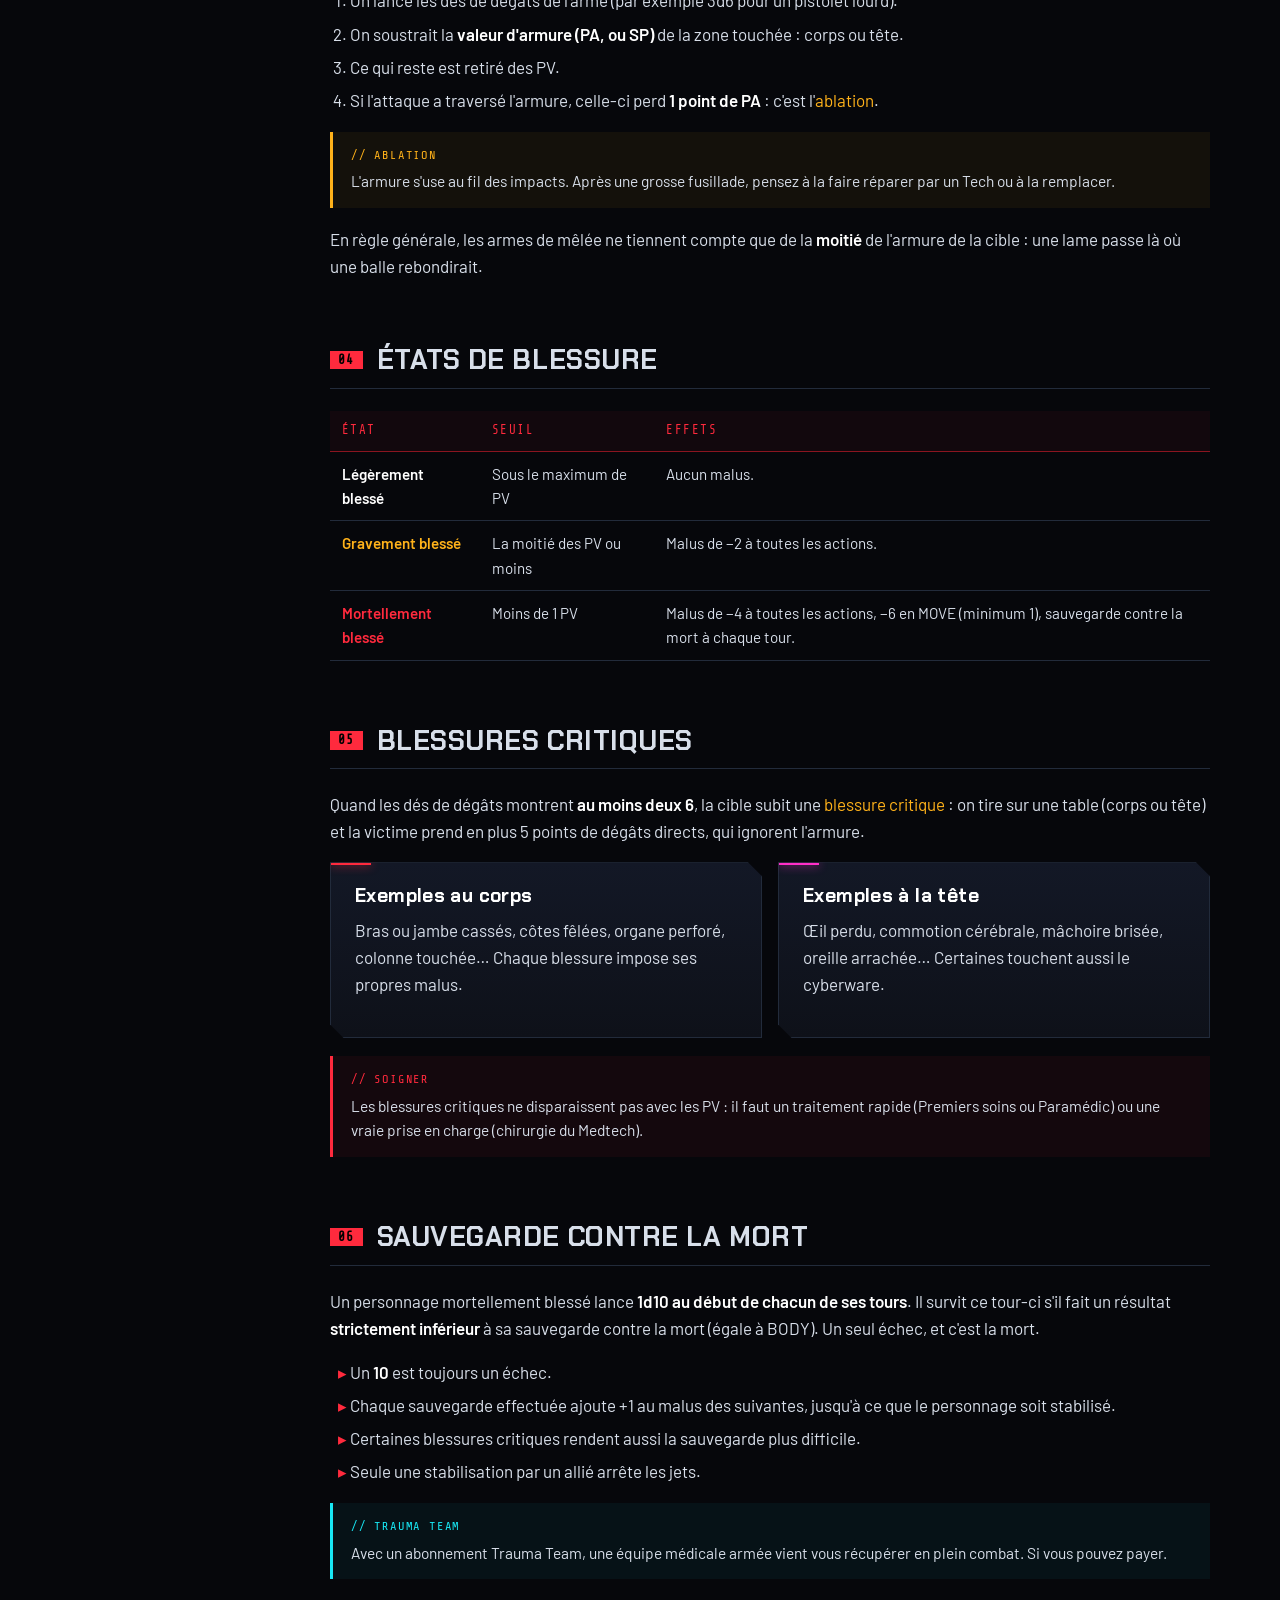
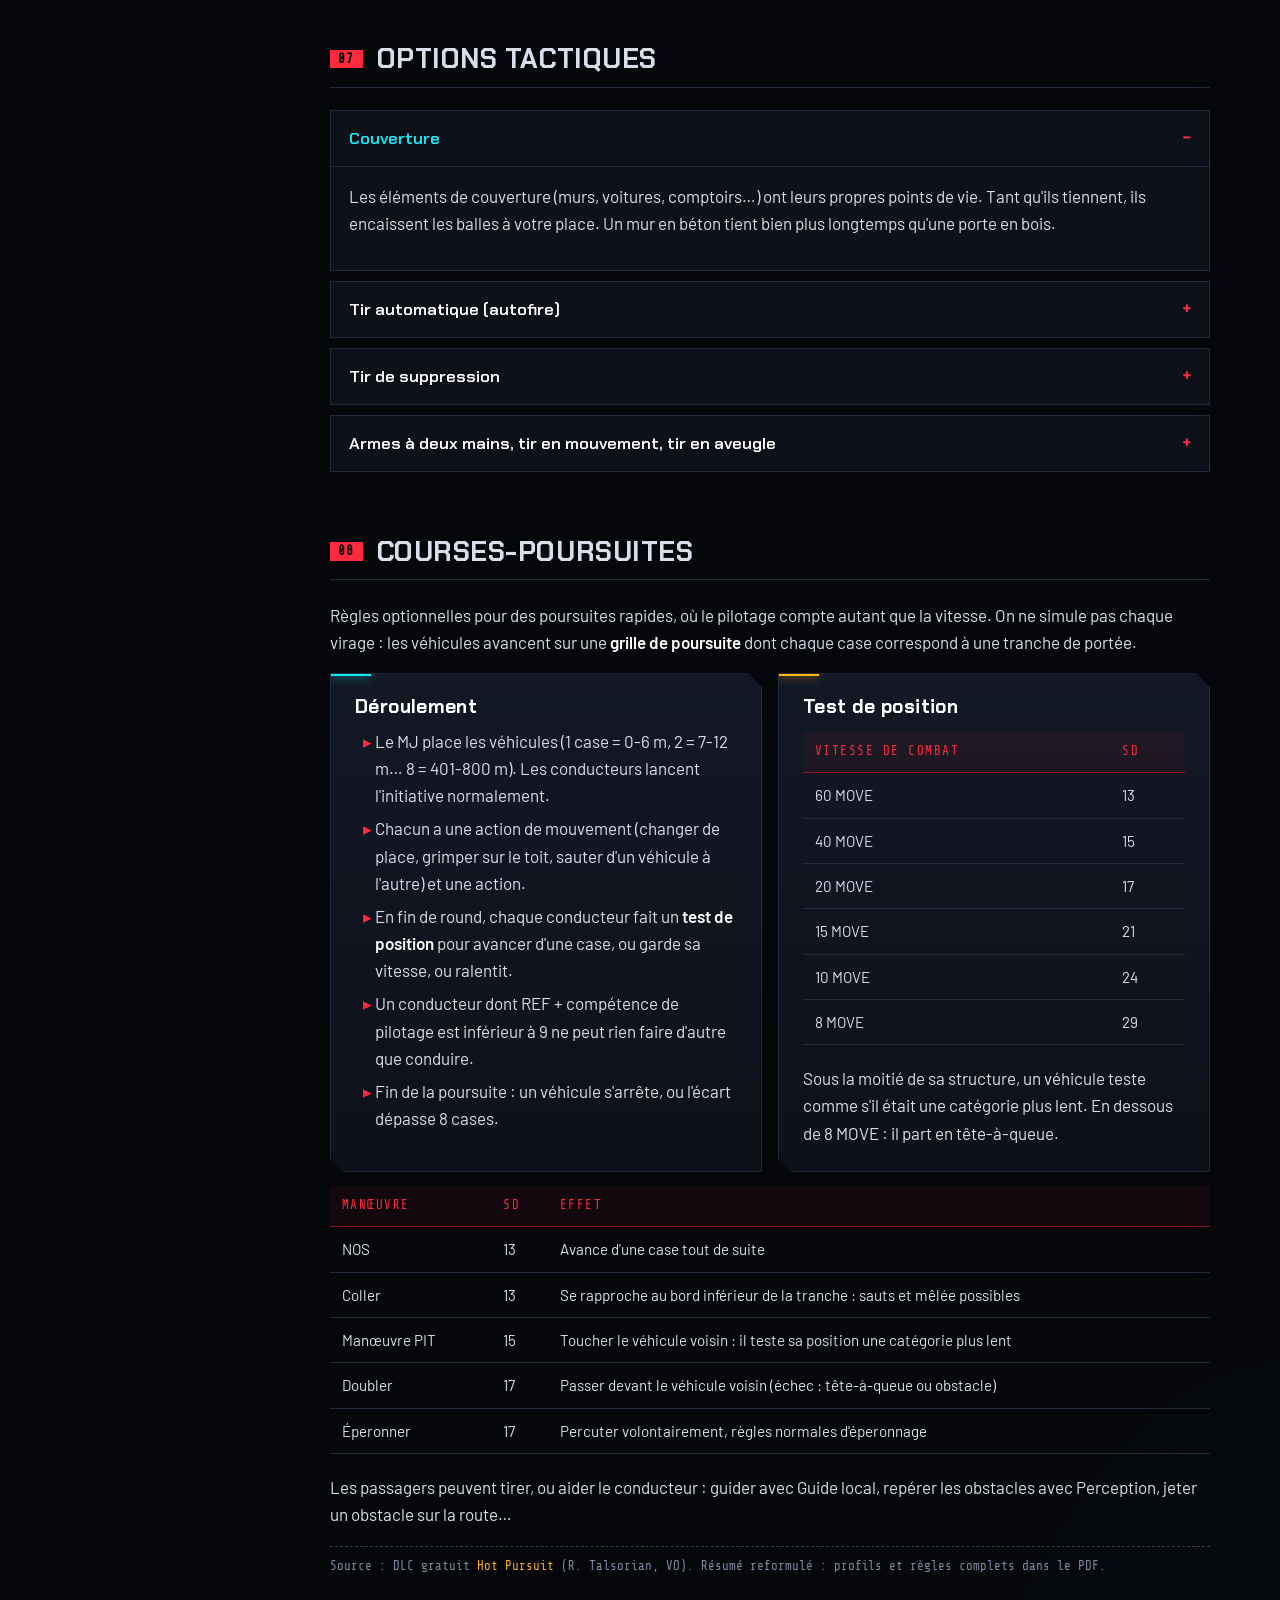
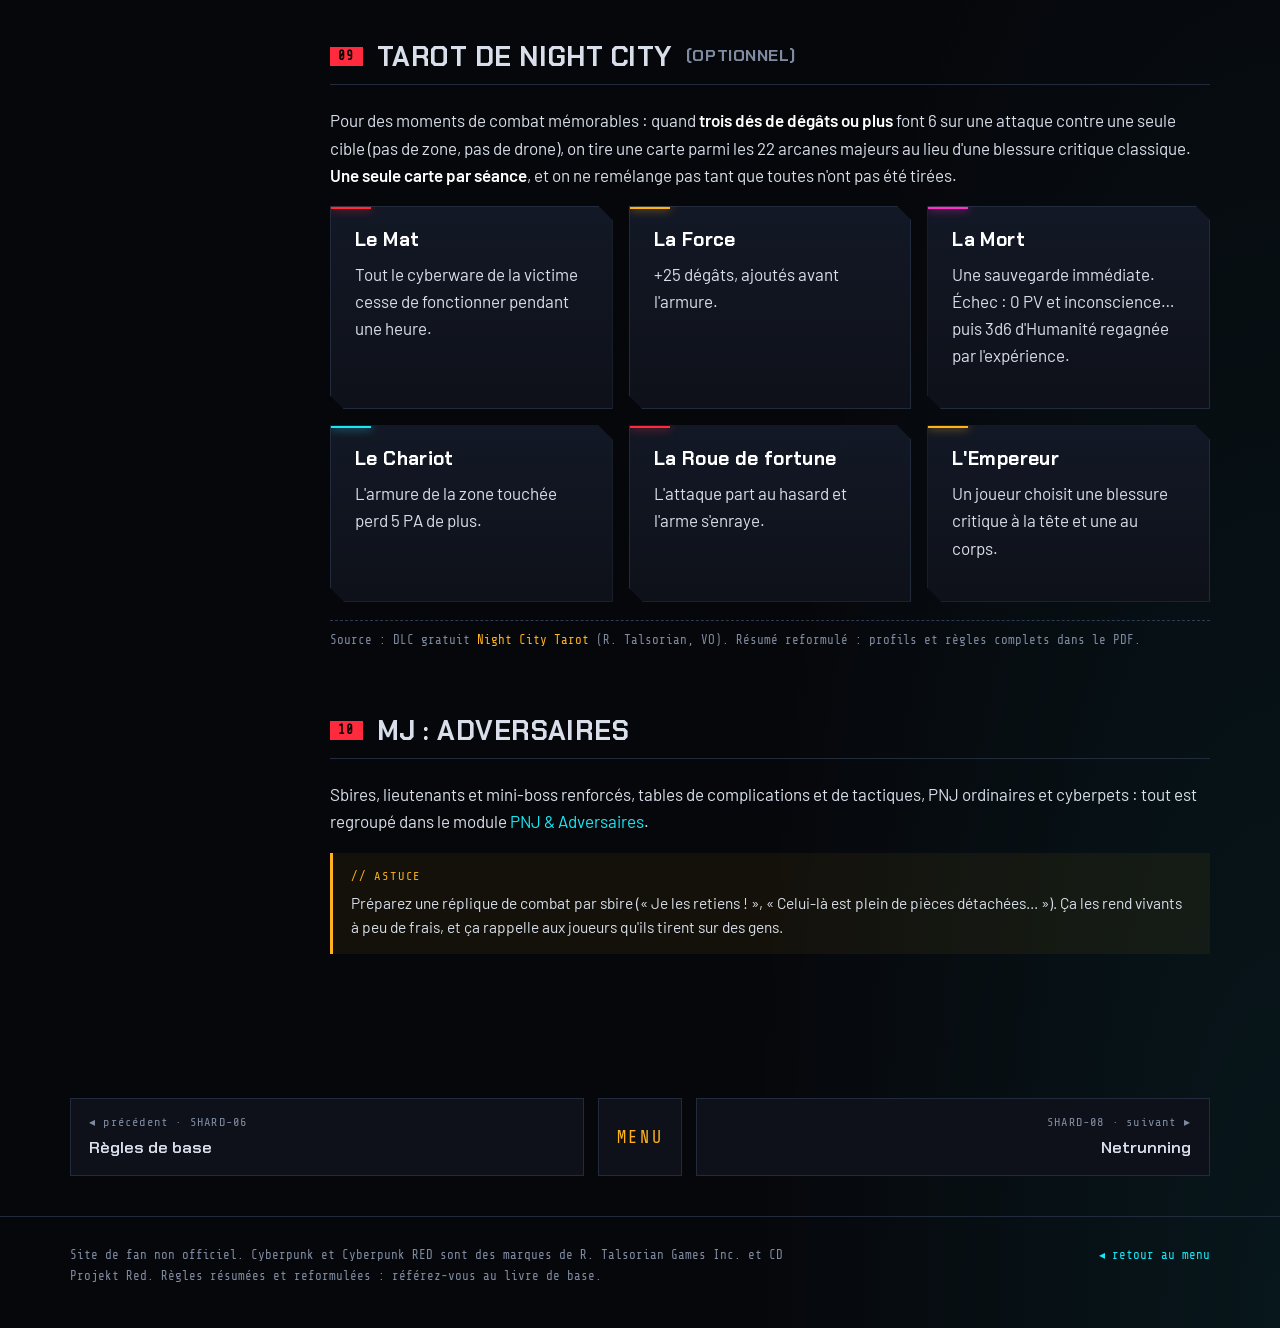
==== commit fb37bce6: "Fiche : export PNG via html-to-image (html2canvas plantait sur le CSS moderne) Co-Authored-By: Claud" ====
--- a/combat.html
+++ b/combat.html
@@ -4,7 +4,7 @@
   <meta charset="UTF-8">
   <meta name="viewport" content="width=device-width, initial-scale=1.0">
   <title>Combat — Datashard</title>
-  <link rel="stylesheet" href="assets/style.css?v=202611072027">
+  <link rel="stylesheet" href="assets/style.css?v=202611072032">
 </head>
 <body>
 
@@ -246,6 +246,6 @@
   </div>
 </footer>
 
-<script src="assets/app.js?v=202611072027"></script>
+<script src="assets/app.js?v=202611072032"></script>
 </body>
 </html>
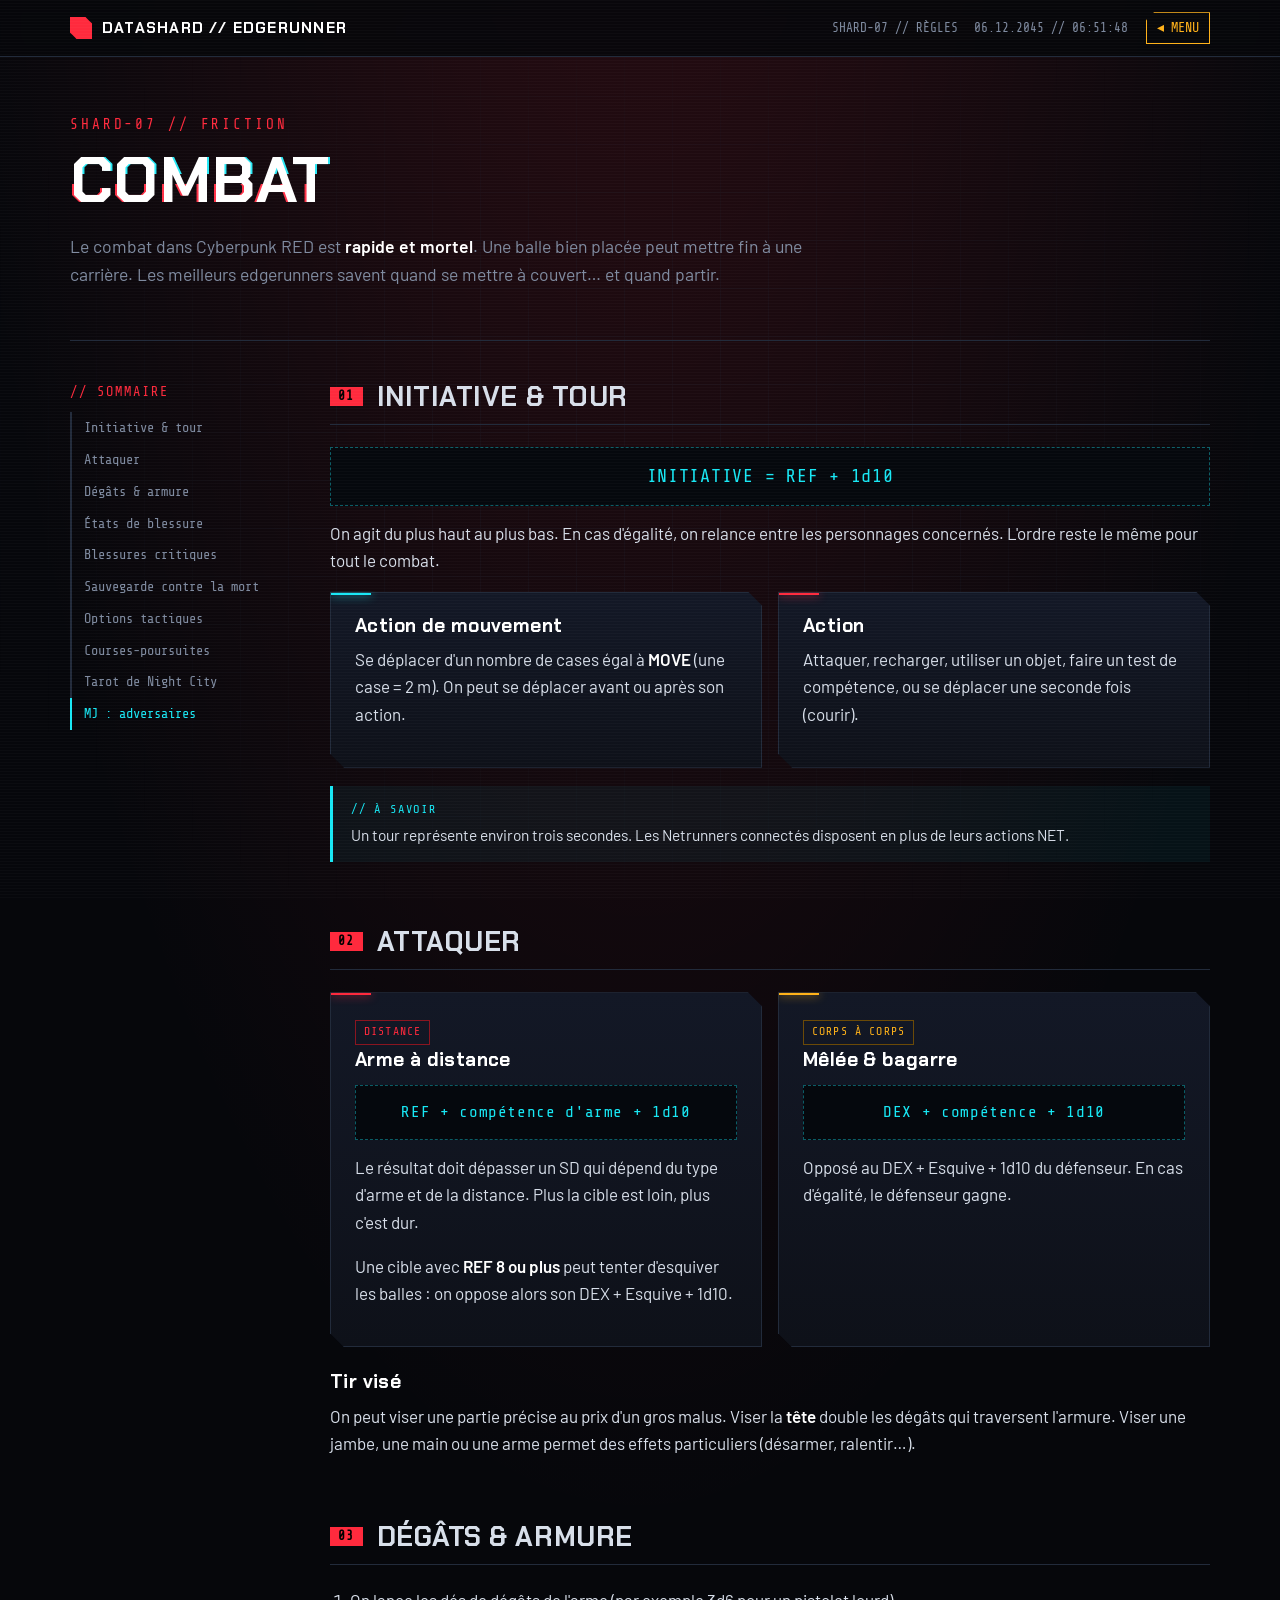
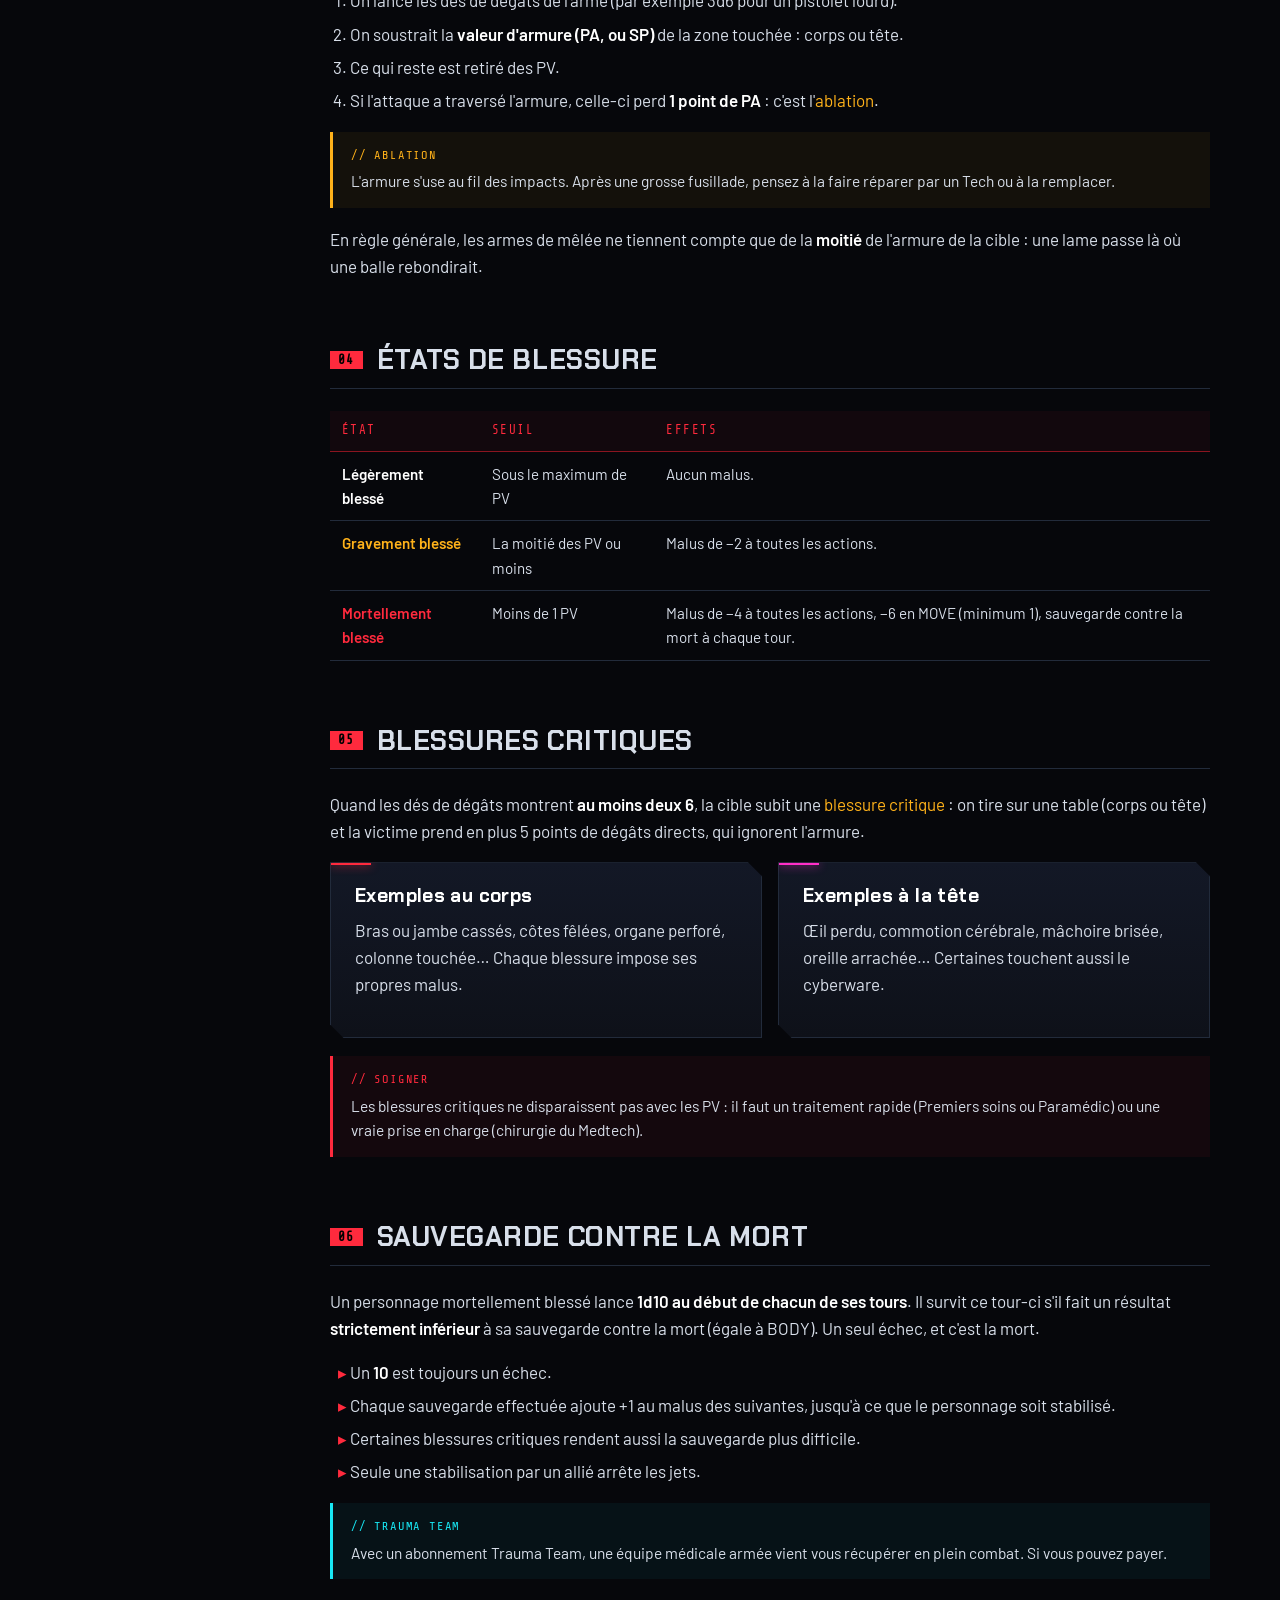
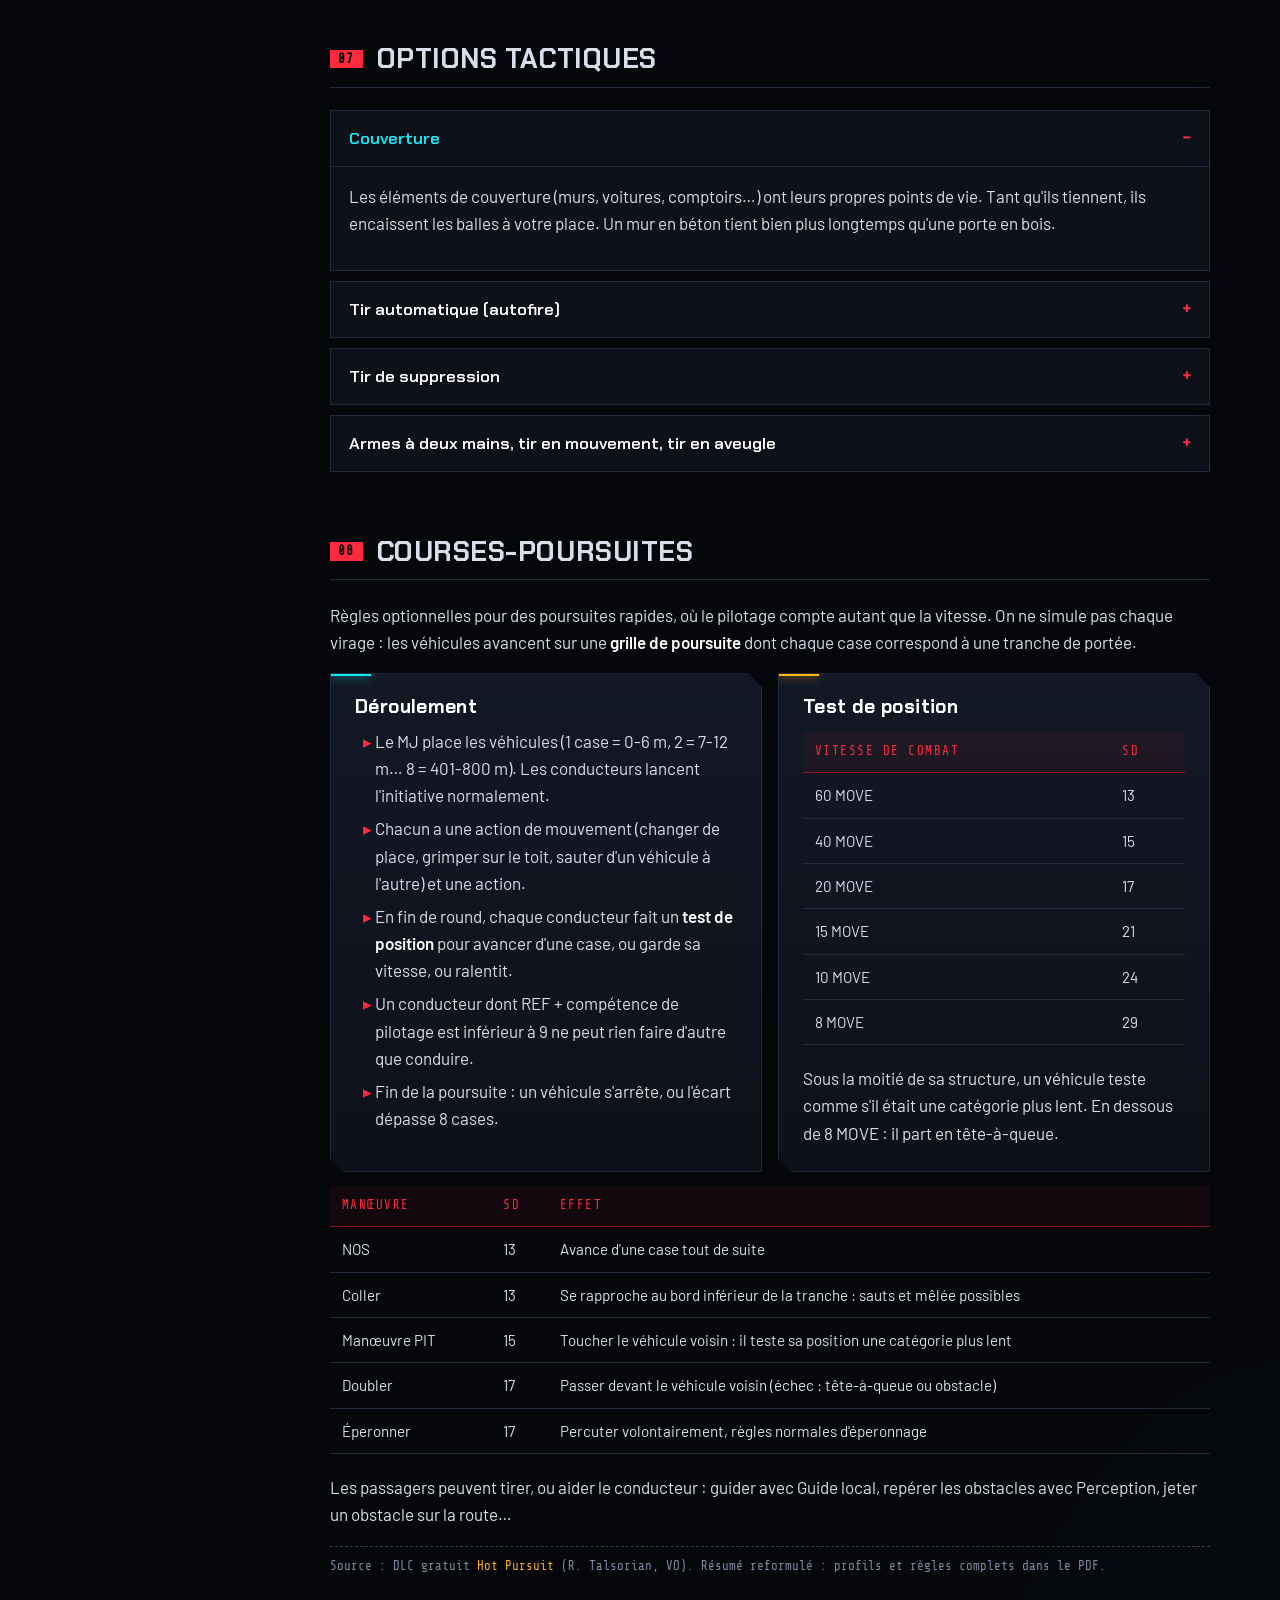
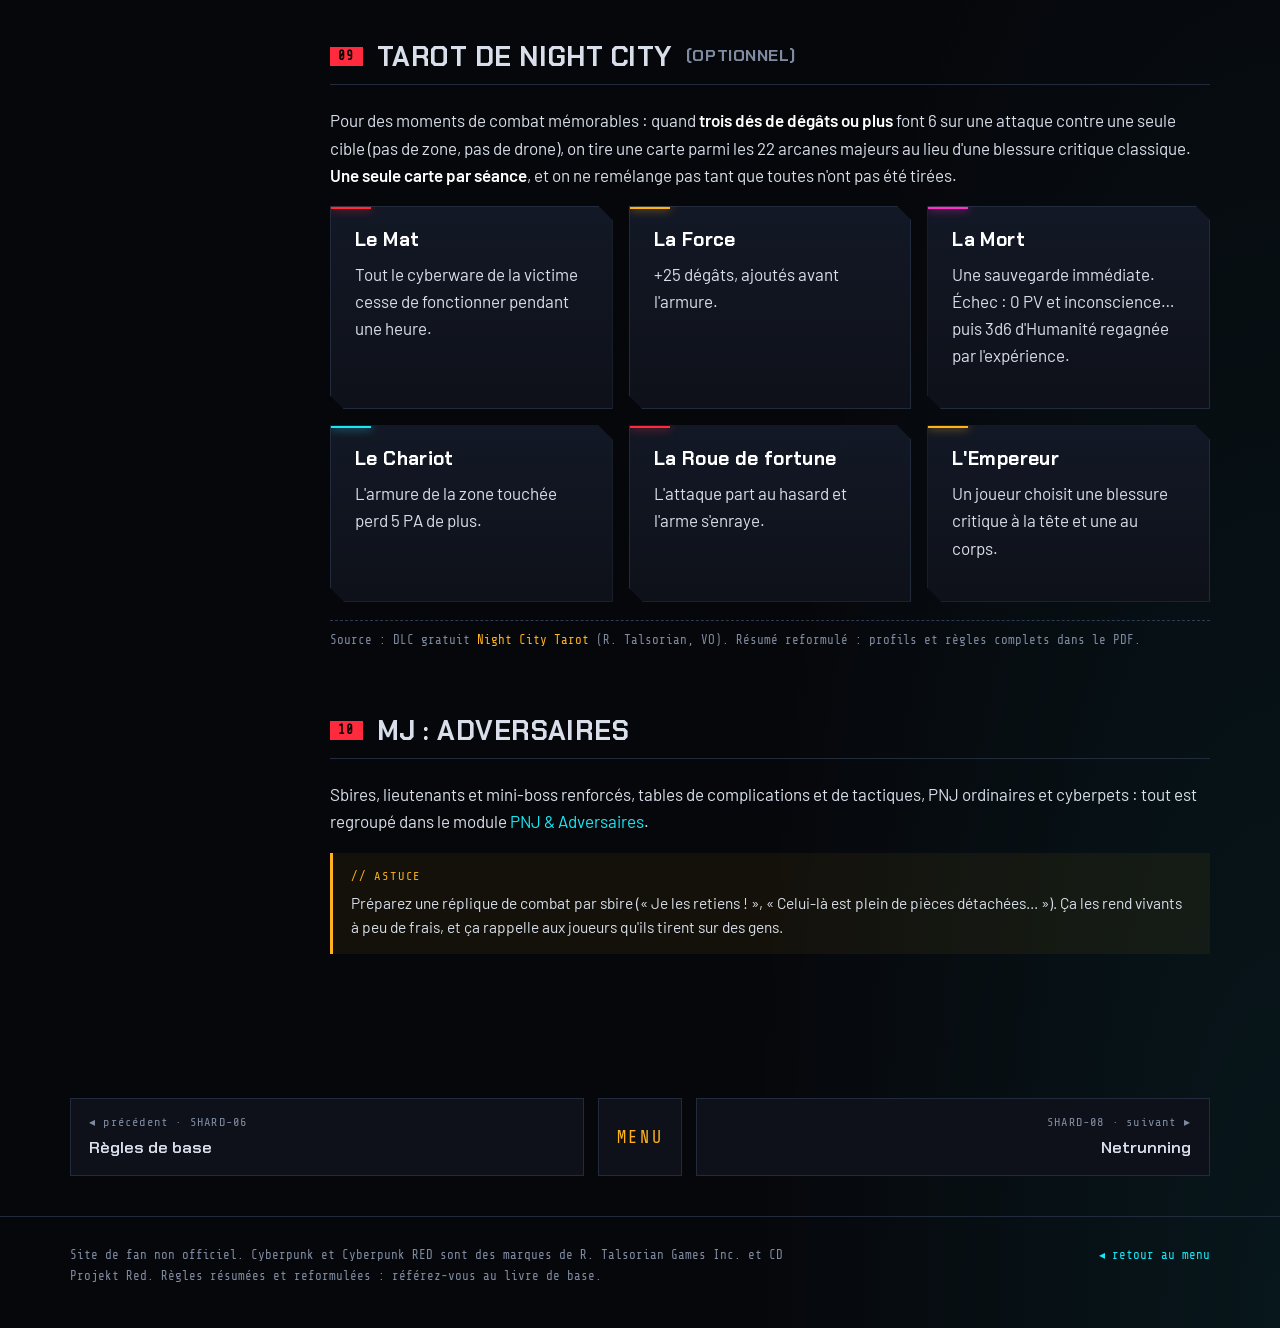
==== commit 5c8765bb: "Cache-busting : nouvelle version des assets (infobulles caractéristiques) Co-Authored-By: Claude Opu" ====
--- a/combat.html
+++ b/combat.html
@@ -4,7 +4,7 @@
   <meta charset="UTF-8">
   <meta name="viewport" content="width=device-width, initial-scale=1.0">
   <title>Combat — Datashard</title>
-  <link rel="stylesheet" href="assets/style.css?v=202611072032">
+  <link rel="stylesheet" href="assets/style.css?v=202611210145">
 </head>
 <body>
 
@@ -246,6 +246,6 @@
   </div>
 </footer>
 
-<script src="assets/app.js?v=202611072032"></script>
+<script src="assets/app.js?v=202611210145"></script>
 </body>
 </html>
